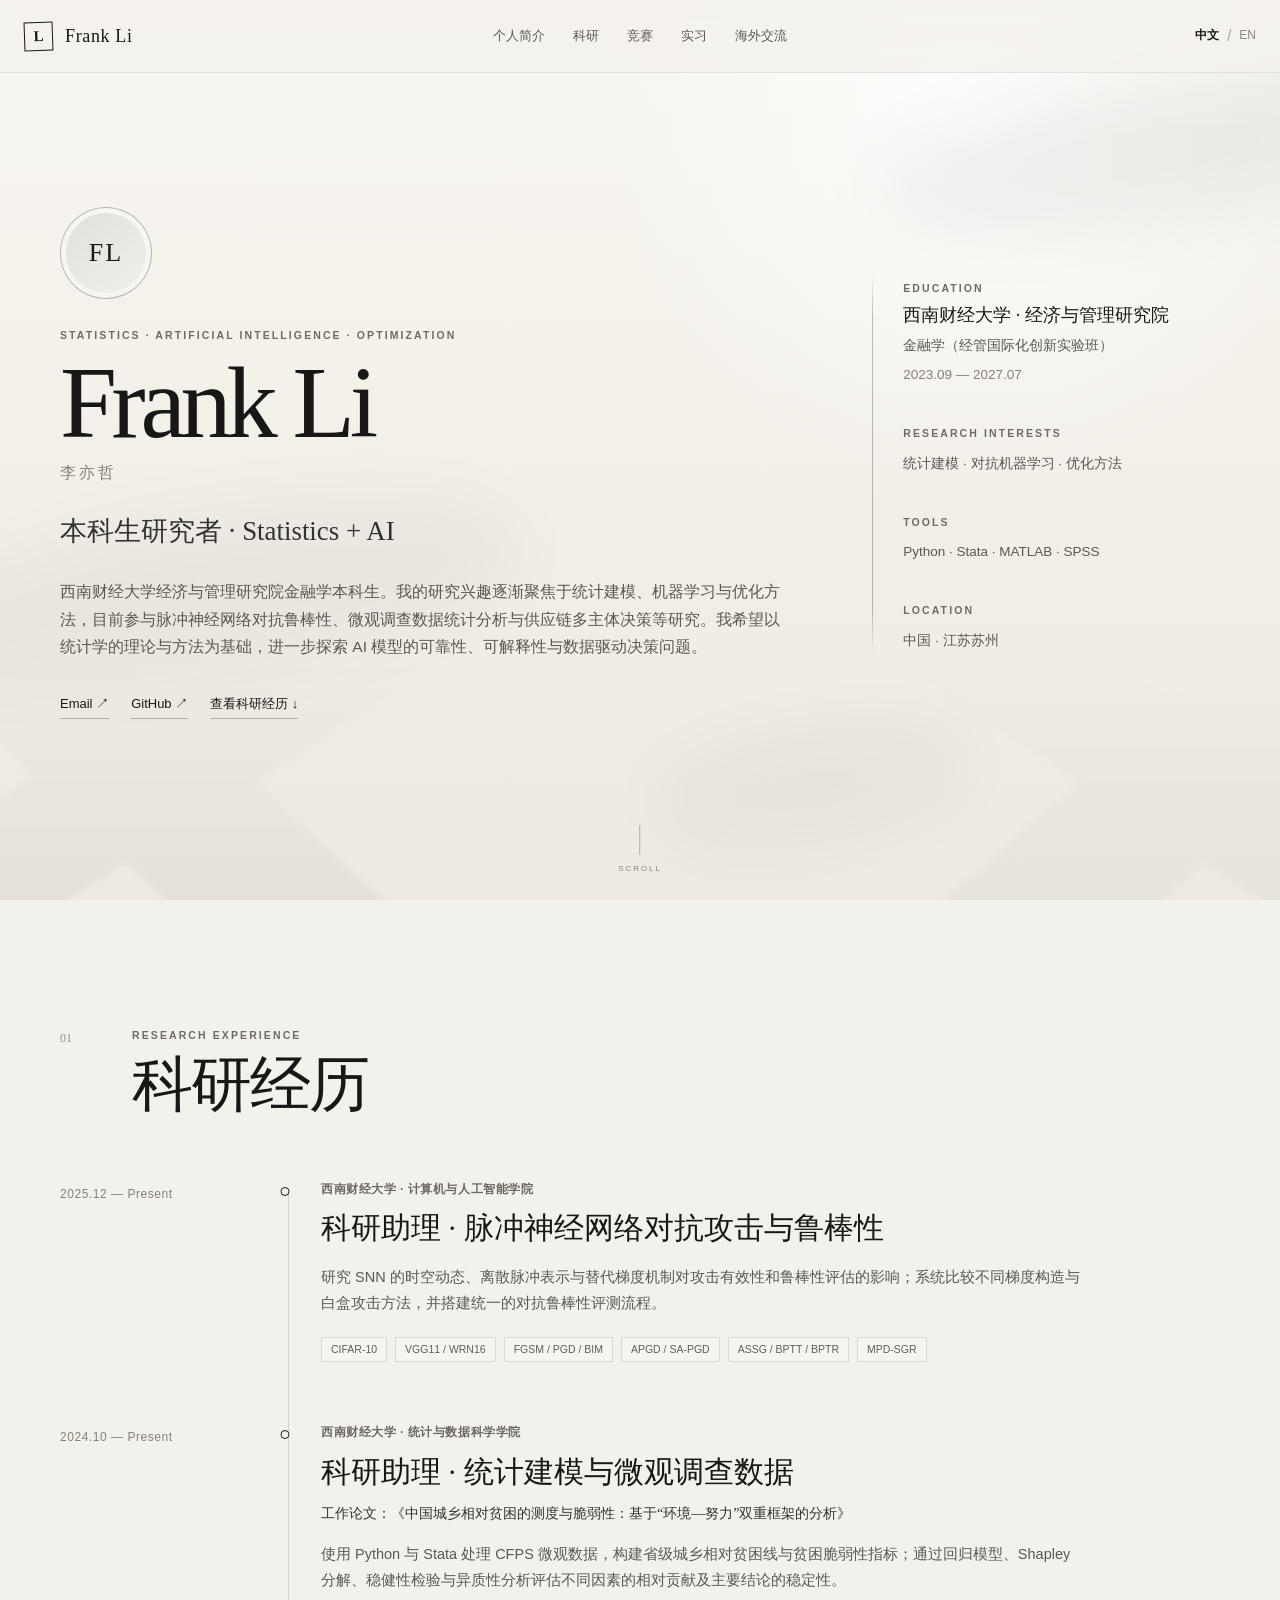
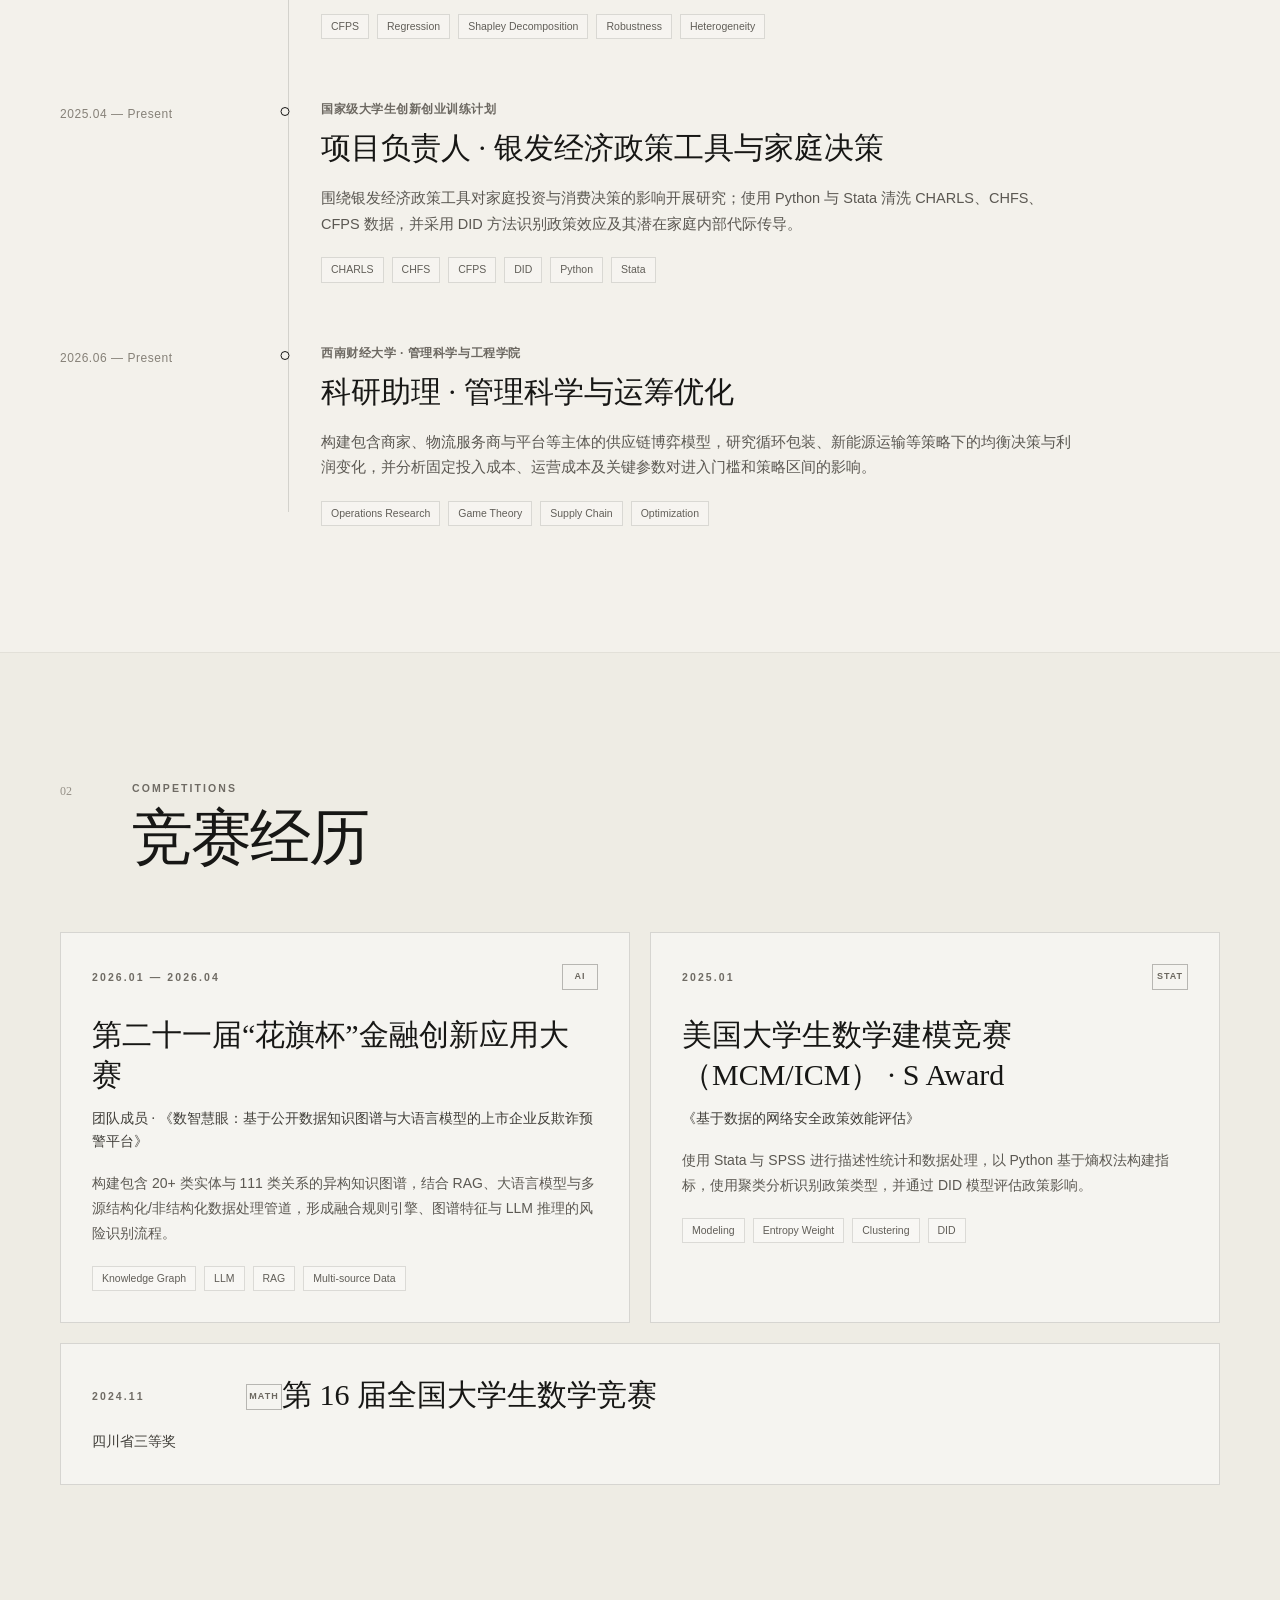
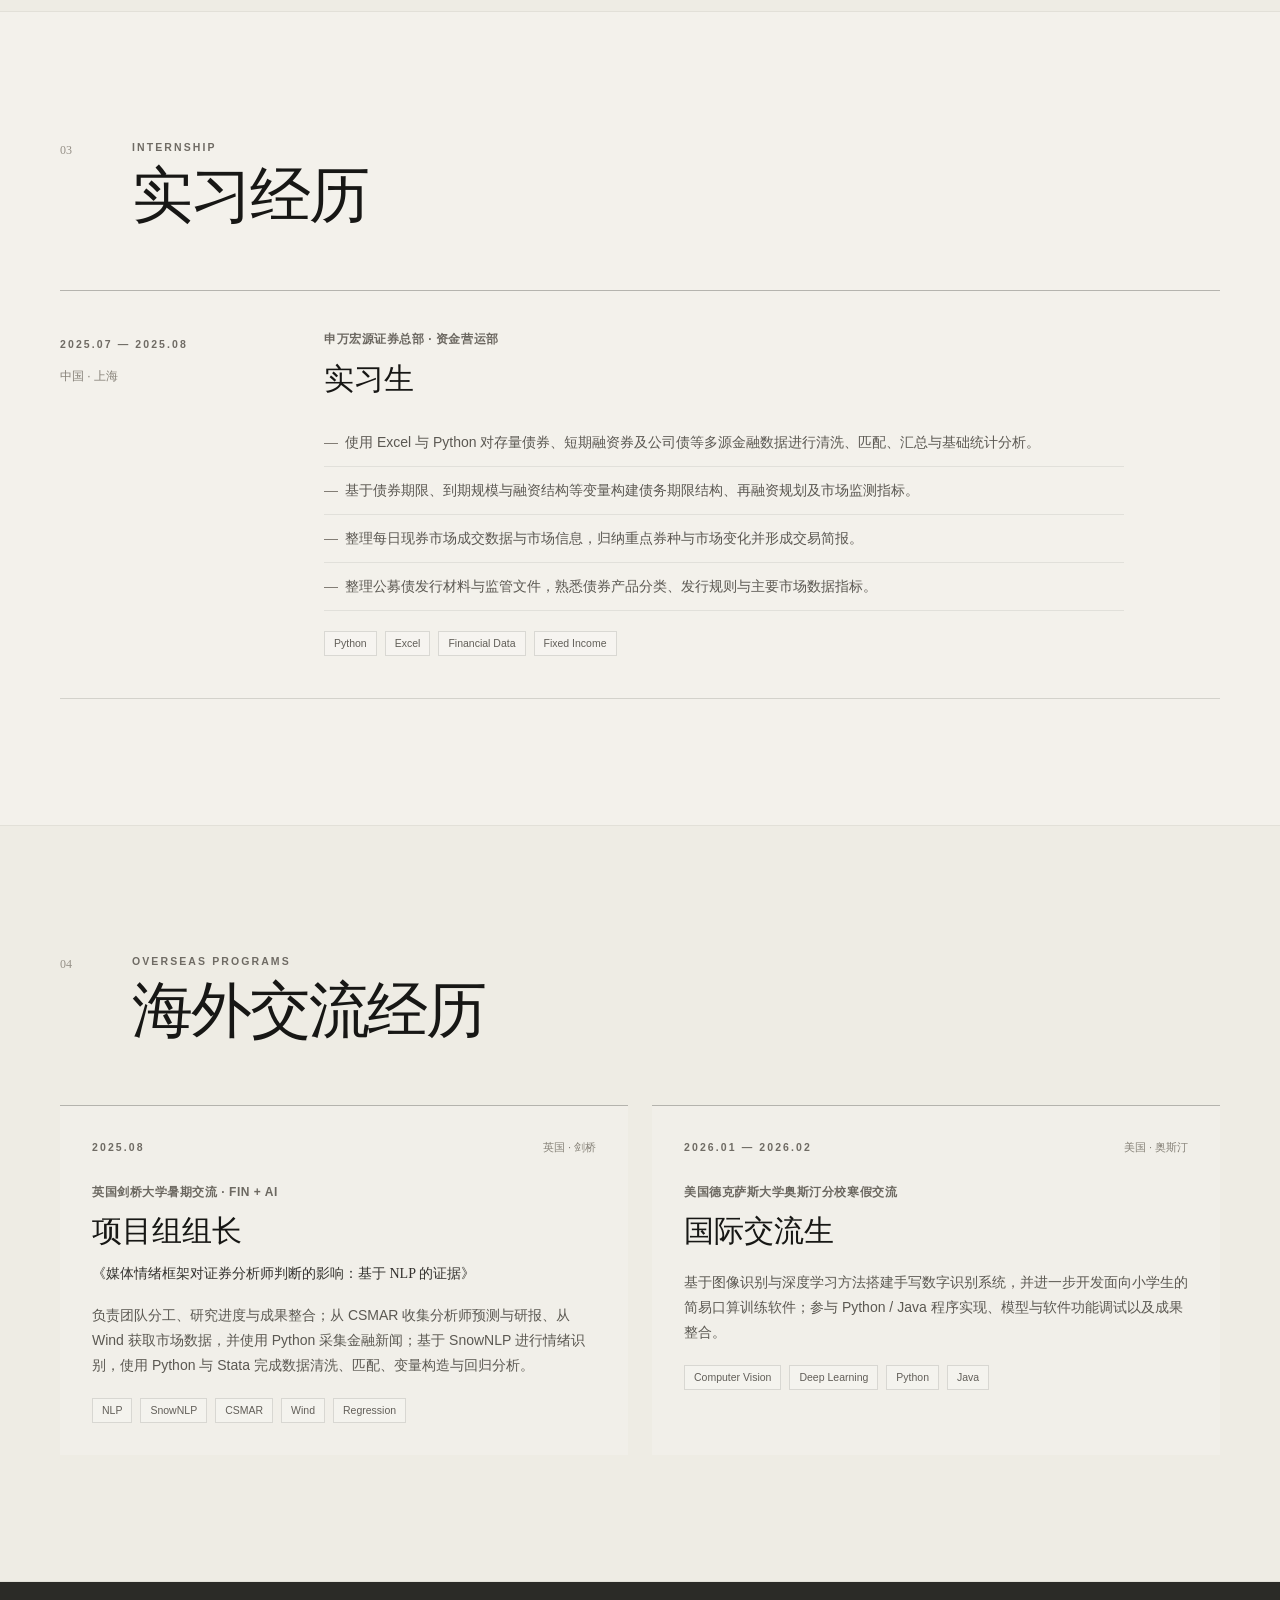
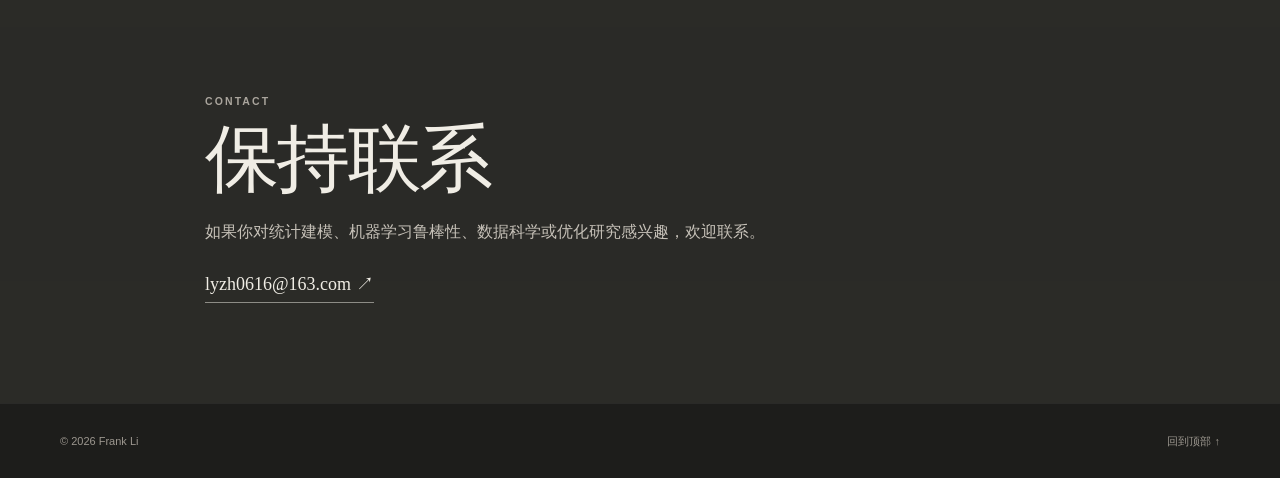
==== index.html @ 6e7e6563 "Initial academic homepage" ====
<!doctype html>
<html lang="zh-CN">
<head>
  <meta charset="UTF-8" />
  <meta name="viewport" content="width=device-width, initial-scale=1.0" />
  <meta name="description" content="Frank Li — academic homepage focused on Statistics, Artificial Intelligence, and quantitative research." />
  <meta name="theme-color" content="#f3f1eb" />
  <title>Frank Li | Statistics + AI</title>
  <link rel="stylesheet" href="./styles.css" />
</head>
<body>
  <!-- Pure-CSS ink-wash background: no generated image is required. -->
  <div class="ink-bg" aria-hidden="true">
    <span class="ink-cloud ink-cloud-1"></span>
    <span class="ink-cloud ink-cloud-2"></span>
    <span class="ink-cloud ink-cloud-3"></span>
    <span class="ink-ridge ink-ridge-1"></span>
    <span class="ink-ridge ink-ridge-2"></span>
  </div>

  <header class="site-header" id="top">
    <div class="nav-wrap">
      <a class="brand" href="#about" aria-label="Frank Li homepage">
        <span class="brand-seal">L</span>
        <span class="brand-name">Frank Li</span>
      </a>

      <nav class="main-nav" aria-label="Primary navigation">
        <a href="#about" data-i18n="nav.about">个人简介</a>
        <a href="#research" data-i18n="nav.research">科研</a>
        <a href="#competitions" data-i18n="nav.competitions">竞赛</a>
        <a href="#internship" data-i18n="nav.internship">实习</a>
        <a href="#overseas" data-i18n="nav.overseas">海外交流</a>
      </nav>

      <div class="nav-actions">
        <button class="lang-btn active" type="button" data-lang="zh">中文</button>
        <span>/</span>
        <button class="lang-btn" type="button" data-lang="en">EN</button>
      </div>

      <button class="menu-btn" type="button" aria-label="Open menu" aria-expanded="false">
        <span></span><span></span><span></span>
      </button>
    </div>
  </header>

  <main>
    <!-- PERSONAL INTRODUCTION: intentionally placed first. -->
    <section class="hero section" id="about">
      <div class="hero-grid page-width">
        <div class="hero-main reveal">
          <div class="avatar-frame" aria-label="Profile photo placeholder">
            <div class="avatar-placeholder">FL</div>
          </div>

          <p class="eyebrow" data-i18n="hero.eyebrow">STATISTICS · ARTIFICIAL INTELLIGENCE · OPTIMIZATION</p>
          <h1>Frank Li</h1>
          <p class="chinese-name">李亦哲</p>
          <p class="hero-role" data-i18n="hero.role">Undergraduate Researcher · Statistics + AI</p>
          <p class="hero-intro" data-i18n="hero.intro">
            西南财经大学经济与管理研究院金融学本科生。我的研究兴趣逐渐聚焦于统计建模、机器学习与优化方法，目前参与脉冲神经网络对抗鲁棒性、微观调查数据统计分析与供应链多主体决策等研究。我希望以统计学的理论与方法为基础，进一步探索 AI 模型的可靠性、可解释性与数据驱动决策问题。
          </p>

          <div class="hero-links">
            <a class="text-link" href="mailto:lyzh0616@163.com">Email ↗</a>
            <a class="text-link" href="https://github.com/your-github" target="_blank" rel="noreferrer">GitHub ↗</a>
            <a class="text-link" href="#research" data-i18n="hero.viewResearch">查看科研经历 ↓</a>
          </div>
        </div>

        <aside class="profile-note reveal delay-1">
          <div class="profile-rule"></div>
          <div class="profile-note-block">
            <span class="micro-label" data-i18n="profile.educationLabel">EDUCATION</span>
            <h2 data-i18n="profile.education">西南财经大学 · 经济与管理研究院</h2>
            <p data-i18n="profile.major">金融学（经管国际化创新实验班）</p>
            <p class="muted">2023.09 — 2027.07</p>
          </div>

          <div class="profile-note-block">
            <span class="micro-label" data-i18n="profile.interestsLabel">RESEARCH INTERESTS</span>
            <p data-i18n="profile.interests">Statistical Modeling · Adversarial Machine Learning · Optimization</p>
          </div>

          <div class="profile-note-block">
            <span class="micro-label" data-i18n="profile.toolsLabel">TOOLS</span>
            <p>Python · Stata · MATLAB · SPSS</p>
          </div>

          <div class="profile-note-block">
            <span class="micro-label" data-i18n="profile.locationLabel">LOCATION</span>
            <p data-i18n="profile.location">Suzhou, Jiangsu, China</p>
          </div>
        </aside>
      </div>

      <div class="scroll-note" aria-hidden="true">
        <span></span><em>SCROLL</em>
      </div>
    </section>

    <!-- RESEARCH -->
    <section class="section page-width" id="research">
      <div class="section-heading reveal">
        <span class="section-index">01</span>
        <div>
          <p class="kicker" data-i18n="research.kicker">RESEARCH EXPERIENCE</p>
          <h2 data-i18n="research.title">科研经历</h2>
        </div>
      </div>

      <div class="timeline">
        <article class="timeline-item reveal">
          <div class="timeline-date">2025.12 — Present</div>
          <div class="timeline-dot"></div>
          <div class="timeline-body">
            <p class="timeline-org" data-i18n="research.ai.org">西南财经大学 · 计算机与人工智能学院</p>
            <h3 data-i18n="research.ai.title">科研助理 · 脉冲神经网络对抗攻击与鲁棒性</h3>
            <p data-i18n="research.ai.body">
              研究 SNN 的时空动态、离散脉冲表示与替代梯度机制对攻击有效性和鲁棒性评估的影响；系统比较不同梯度构造与白盒攻击方法，并搭建统一的对抗鲁棒性评测流程。
            </p>
            <div class="tag-row">
              <span>CIFAR-10</span><span>VGG11 / WRN16</span><span>FGSM / PGD / BIM</span><span>APGD / SA-PGD</span><span>ASSG / BPTT / BPTR</span><span>MPD-SGR</span>
            </div>
          </div>
        </article>

        <article class="timeline-item reveal">
          <div class="timeline-date">2024.10 — Present</div>
          <div class="timeline-dot"></div>
          <div class="timeline-body">
            <p class="timeline-org" data-i18n="research.stat.org">西南财经大学 · 统计与数据科学学院</p>
            <h3 data-i18n="research.stat.title">科研助理 · 统计建模与微观调查数据</h3>
            <p class="paper-title" data-i18n="research.stat.paper">工作论文：《中国城乡相对贫困的测度与脆弱性：基于“环境—努力”双重框架的分析》</p>
            <p data-i18n="research.stat.body">
              使用 Python 与 Stata 处理 CFPS 微观数据，构建省级城乡相对贫困线与贫困脆弱性指标；通过回归模型、Shapley 分解、稳健性检验与异质性分析评估不同因素的相对贡献及主要结论的稳定性。
            </p>
            <div class="tag-row"><span>CFPS</span><span>Regression</span><span>Shapley Decomposition</span><span>Robustness</span><span>Heterogeneity</span></div>
          </div>
        </article>

        <article class="timeline-item reveal">
          <div class="timeline-date">2025.04 — Present</div>
          <div class="timeline-dot"></div>
          <div class="timeline-body">
            <p class="timeline-org" data-i18n="research.innovation.org">国家级大学生创新创业训练计划</p>
            <h3 data-i18n="research.innovation.title">项目负责人 · 银发经济政策工具与家庭决策</h3>
            <p data-i18n="research.innovation.body">
              围绕银发经济政策工具对家庭投资与消费决策的影响开展研究；使用 Python 与 Stata 清洗 CHARLS、CHFS、CFPS 数据，并采用 DID 方法识别政策效应及其潜在家庭内部代际传导。
            </p>
            <div class="tag-row"><span>CHARLS</span><span>CHFS</span><span>CFPS</span><span>DID</span><span>Python</span><span>Stata</span></div>
          </div>
        </article>

        <article class="timeline-item reveal">
          <div class="timeline-date">2026.06 — Present</div>
          <div class="timeline-dot"></div>
          <div class="timeline-body">
            <p class="timeline-org" data-i18n="research.or.org">西南财经大学 · 管理科学与工程学院</p>
            <h3 data-i18n="research.or.title">科研助理 · 管理科学与运筹优化</h3>
            <p data-i18n="research.or.body">
              构建包含商家、物流服务商与平台等主体的供应链博弈模型，研究循环包装、新能源运输等策略下的均衡决策与利润变化，并分析固定投入成本、运营成本及关键参数对进入门槛和策略区间的影响。
            </p>
            <div class="tag-row"><span>Operations Research</span><span>Game Theory</span><span>Supply Chain</span><span>Optimization</span></div>
          </div>
        </article>
      </div>
    </section>

    <!-- COMPETITIONS -->
    <section class="section section-muted" id="competitions">
      <div class="page-width">
        <div class="section-heading reveal">
          <span class="section-index">02</span>
          <div>
            <p class="kicker" data-i18n="competitions.kicker">COMPETITIONS</p>
            <h2 data-i18n="competitions.title">竞赛经历</h2>
          </div>
        </div>

        <div class="card-grid">
          <article class="experience-card reveal">
            <div class="card-topline">
              <span class="micro-label">2026.01 — 2026.04</span>
              <span class="card-marker">AI</span>
            </div>
            <h3 data-i18n="competitions.citi.title">第二十一届“花旗杯”金融创新应用大赛</h3>
            <p class="card-subtitle" data-i18n="competitions.citi.subtitle">团队成员 · 《数智慧眼：基于公开数据知识图谱与大语言模型的上市企业反欺诈预警平台》</p>
            <p data-i18n="competitions.citi.body">
              构建包含 20+ 类实体与 111 类关系的异构知识图谱，结合 RAG、大语言模型与多源结构化/非结构化数据处理管道，形成融合规则引擎、图谱特征与 LLM 推理的风险识别流程。
            </p>
            <div class="tag-row"><span>Knowledge Graph</span><span>LLM</span><span>RAG</span><span>Multi-source Data</span></div>
          </article>

          <article class="experience-card reveal delay-1">
            <div class="card-topline">
              <span class="micro-label">2025.01</span>
              <span class="card-marker">STAT</span>
            </div>
            <h3 data-i18n="competitions.mcm.title">美国大学生数学建模竞赛（MCM/ICM） · S Award</h3>
            <p class="card-subtitle" data-i18n="competitions.mcm.subtitle">《基于数据的网络安全政策效能评估》</p>
            <p data-i18n="competitions.mcm.body">
              使用 Stata 与 SPSS 进行描述性统计和数据处理，以 Python 基于熵权法构建指标，使用聚类分析识别政策类型，并通过 DID 模型评估政策影响。
            </p>
            <div class="tag-row"><span>Modeling</span><span>Entropy Weight</span><span>Clustering</span><span>DID</span></div>
          </article>

          <article class="experience-card compact-card reveal delay-2">
            <div class="card-topline">
              <span class="micro-label">2024.11</span>
              <span class="card-marker">MATH</span>
            </div>
            <h3 data-i18n="competitions.math.title">第 16 届全国大学生数学竞赛</h3>
            <p class="card-subtitle" data-i18n="competitions.math.subtitle">四川省三等奖</p>
          </article>
        </div>
      </div>
    </section>

    <!-- INTERNSHIP -->
    <section class="section page-width" id="internship">
      <div class="section-heading reveal">
        <span class="section-index">03</span>
        <div>
          <p class="kicker" data-i18n="internship.kicker">INTERNSHIP</p>
          <h2 data-i18n="internship.title">实习经历</h2>
        </div>
      </div>

      <article class="feature-experience reveal">
        <div class="feature-meta">
          <span class="micro-label">2025.07 — 2025.08</span>
          <p data-i18n="internship.location">中国 · 上海</p>
        </div>
        <div class="feature-content">
          <p class="timeline-org" data-i18n="internship.org">申万宏源证券总部 · 资金营运部</p>
          <h3 data-i18n="internship.role">实习生</h3>
          <ul class="clean-list">
            <li data-i18n="internship.b1">使用 Excel 与 Python 对存量债券、短期融资券及公司债等多源金融数据进行清洗、匹配、汇总与基础统计分析。</li>
            <li data-i18n="internship.b2">基于债券期限、到期规模与融资结构等变量构建债务期限结构、再融资规划及市场监测指标。</li>
            <li data-i18n="internship.b3">整理每日现券市场成交数据与市场信息，归纳重点券种与市场变化并形成交易简报。</li>
            <li data-i18n="internship.b4">整理公募债发行材料与监管文件，熟悉债券产品分类、发行规则与主要市场数据指标。</li>
          </ul>
          <div class="tag-row"><span>Python</span><span>Excel</span><span>Financial Data</span><span>Fixed Income</span></div>
        </div>
      </article>
    </section>

    <!-- OVERSEAS -->
    <section class="section section-muted" id="overseas">
      <div class="page-width">
        <div class="section-heading reveal">
          <span class="section-index">04</span>
          <div>
            <p class="kicker" data-i18n="overseas.kicker">OVERSEAS PROGRAMS</p>
            <h2 data-i18n="overseas.title">海外交流经历</h2>
          </div>
        </div>

        <div class="overseas-grid">
          <article class="overseas-card reveal">
            <div class="overseas-head">
              <span class="micro-label">2025.08</span>
              <span class="place" data-i18n="overseas.cambridge.place">Cambridge, UK</span>
            </div>
            <p class="timeline-org" data-i18n="overseas.cambridge.org">英国剑桥大学暑期交流 · FIN + AI</p>
            <h3 data-i18n="overseas.cambridge.role">项目组组长</h3>
            <p class="paper-title" data-i18n="overseas.cambridge.topic">《媒体情绪框架对证券分析师判断的影响：基于 NLP 的证据》</p>
            <p data-i18n="overseas.cambridge.body">
              负责团队分工、研究进度与成果整合；从 CSMAR 收集分析师预测与研报、从 Wind 获取市场数据，并使用 Python 采集金融新闻；基于 SnowNLP 进行情绪识别，使用 Python 与 Stata 完成数据清洗、匹配、变量构造与回归分析。
            </p>
            <div class="tag-row"><span>NLP</span><span>SnowNLP</span><span>CSMAR</span><span>Wind</span><span>Regression</span></div>
          </article>

          <article class="overseas-card reveal delay-1">
            <div class="overseas-head">
              <span class="micro-label">2026.01 — 2026.02</span>
              <span class="place" data-i18n="overseas.utaustin.place">Austin, USA</span>
            </div>
            <p class="timeline-org" data-i18n="overseas.utaustin.org">美国德克萨斯大学奥斯汀分校寒假交流</p>
            <h3 data-i18n="overseas.utaustin.role">国际交流生</h3>
            <p data-i18n="overseas.utaustin.body">
              基于图像识别与深度学习方法搭建手写数字识别系统，并进一步开发面向小学生的简易口算训练软件；参与 Python / Java 程序实现、模型与软件功能调试以及成果整合。
            </p>
            <div class="tag-row"><span>Computer Vision</span><span>Deep Learning</span><span>Python</span><span>Java</span></div>
          </article>
        </div>
      </div>
    </section>

    <section class="contact-section" id="contact">
      <div class="page-width contact-wrap reveal">
        <p class="kicker" data-i18n="contact.kicker">CONTACT</p>
        <h2 data-i18n="contact.title">保持联系</h2>
        <p data-i18n="contact.body">如果你对统计建模、机器学习鲁棒性、数据科学或优化研究感兴趣，欢迎联系。</p>
        <a class="contact-mail" href="mailto:lyzh0616@163.com">lyzh0616@163.com ↗</a>
      </div>
    </section>
  </main>

  <footer class="site-footer">
    <div class="page-width footer-inner">
      <p>© <span id="year"></span> Frank Li</p>
      <a href="#top" data-i18n="footer.back">回到顶部 ↑</a>
    </div>
  </footer>

  <script src="./script.js"></script>
</body>
</html>
---- styles.css ----
:root {
  --paper: #f3f1eb;
  --paper-deep: #e9e5dc;
  --paper-card: rgba(255, 255, 255, 0.44);
  --ink: #171715;
  --ink-soft: #5b5852;
  --ink-faint: #868178;
  --line: rgba(23, 23, 21, 0.14);
  --line-strong: rgba(23, 23, 21, 0.28);
  --accent: #2b3b32;
  --max-width: 1160px;
  --serif: "Songti SC", "STSong", "Noto Serif CJK SC", "Source Han Serif SC", Georgia, serif;
  --sans: Inter, ui-sans-serif, -apple-system, BlinkMacSystemFont, "Segoe UI", "PingFang SC", "Microsoft YaHei", sans-serif;
}

* { box-sizing: border-box; }
html { scroll-behavior: smooth; }
body {
  margin: 0;
  color: var(--ink);
  background: var(--paper);
  font-family: var(--sans);
  line-height: 1.78;
  overflow-x: hidden;
}

a { color: inherit; text-decoration: none; }
button { font: inherit; }

::selection { background: rgba(23, 23, 21, 0.13); }

.page-width {
  width: min(calc(100% - 48px), var(--max-width));
  margin-inline: auto;
}

/* --------------------------------------------------------------------------
   Subtle black-and-white Chinese ink atmosphere. It stays deliberately faint
   so the site reads as an academic homepage first, rather than a themed site.
   -------------------------------------------------------------------------- */
.ink-bg {
  position: fixed;
  inset: 0;
  z-index: -3;
  overflow: hidden;
  pointer-events: none;
  background:
    radial-gradient(circle at 76% 14%, rgba(255,255,255,.84), transparent 29%),
    linear-gradient(180deg, #f8f6f0 0%, #f2efe8 56%, #eeeae1 100%);
}

.ink-cloud {
  position: absolute;
  border-radius: 50%;
  background: #111;
  filter: blur(38px);
  transform: rotate(-9deg);
  opacity: .055;
}
.ink-cloud-1 { width: 520px; height: 130px; right: -110px; top: 10vh; }
.ink-cloud-2 { width: 620px; height: 155px; left: -90px; top: 57vh; opacity: .035; }
.ink-cloud-3 { width: 320px; height: 90px; right: 24%; bottom: 8vh; opacity: .045; }

.ink-ridge {
  position: absolute;
  bottom: -14vh;
  width: 73vw;
  height: 46vh;
  opacity: .055;
  background:
    linear-gradient(145deg, transparent 0 36%, #101010 37% 51%, transparent 52%),
    linear-gradient(39deg, transparent 0 43%, #101010 44% 58%, transparent 59%);
  mask-image: linear-gradient(to top, black 0%, rgba(0,0,0,.7) 34%, transparent 92%);
  -webkit-mask-image: linear-gradient(to top, black 0%, rgba(0,0,0,.7) 34%, transparent 92%);
}
.ink-ridge-1 { left: -23vw; transform: skewX(-9deg); }
.ink-ridge-2 { right: -27vw; transform: scaleX(-1) skewX(-7deg); opacity: .035; }

.site-header {
  position: fixed;
  inset: 0 0 auto;
  z-index: 30;
  border-bottom: 1px solid rgba(23,23,21,.075);
  background: rgba(243, 241, 235, 0.76);
  backdrop-filter: blur(17px);
  -webkit-backdrop-filter: blur(17px);
}

.nav-wrap {
  width: min(calc(100% - 48px), 1320px);
  height: 72px;
  margin-inline: auto;
  display: grid;
  grid-template-columns: 1fr auto 1fr;
  align-items: center;
  gap: 28px;
}

.brand {
  display: inline-flex;
  width: fit-content;
  align-items: center;
  gap: 12px;
}

.brand-seal {
  width: 29px;
  height: 29px;
  display: grid;
  place-items: center;
  border: 1px solid var(--ink);
  font: 700 15px/1 var(--serif);
  transform: rotate(-2deg);
}

.brand-name {
  font: 500 18px/1 var(--serif);
  letter-spacing: .035em;
}

.main-nav {
  display: flex;
  align-items: center;
  gap: 28px;
}

.main-nav a {
  position: relative;
  padding: 4px 0;
  color: var(--ink-soft);
  font-size: 13px;
  white-space: nowrap;
  transition: color .22s ease;
}

.main-nav a::after {
  content: "";
  position: absolute;
  left: 0;
  right: 100%;
  bottom: -5px;
  height: 1px;
  background: var(--ink);
  transition: right .22s ease;
}

.main-nav a:hover { color: var(--ink); }
.main-nav a:hover::after { right: 0; }

.nav-actions {
  justify-self: end;
  display: flex;
  align-items: center;
  gap: 8px;
  color: #aca79e;
}

.lang-btn {
  border: 0;
  padding: 3px 0;
  background: transparent;
  color: #8e8980;
  cursor: pointer;
  font-size: 12px;
}
.lang-btn.active { color: var(--ink); font-weight: 700; }

.menu-btn {
  display: none;
  border: 0;
  padding: 8px;
  background: transparent;
  cursor: pointer;
  justify-self: end;
}
.menu-btn span {
  display: block;
  width: 23px;
  height: 1px;
  margin: 5px 0;
  background: var(--ink);
}

.section { position: relative; padding: 126px 0; }
.section-muted {
  background: rgba(232, 228, 218, .38);
  border-block: 1px solid rgba(23,23,21,.055);
}

/* Hero / profile */
.hero {
  min-height: 100svh;
  display: grid;
  align-items: center;
  padding-top: 116px;
  padding-bottom: 90px;
}

.hero-grid {
  display: grid;
  grid-template-columns: minmax(0, 1.35fr) minmax(290px, .65fr);
  align-items: center;
  gap: 90px;
}

.hero-main { max-width: 760px; }

.avatar-frame {
  width: 92px;
  height: 92px;
  margin-bottom: 27px;
  padding: 5px;
  border: 1px solid var(--line-strong);
  border-radius: 50%;
  background: rgba(255,255,255,.25);
}
.avatar-placeholder {
  width: 100%;
  height: 100%;
  display: grid;
  place-items: center;
  border-radius: 50%;
  background: linear-gradient(145deg, rgba(20,20,20,.10), rgba(20,20,20,.02));
  font: 500 26px/1 var(--serif);
  letter-spacing: .08em;
}
.avatar-frame img {
  width: 100%;
  height: 100%;
  display: block;
  object-fit: cover;
  border-radius: 50%;
  filter: grayscale(100%);
}

.eyebrow, .kicker, .micro-label {
  margin: 0 0 11px;
  color: #6f6b64;
  font-size: 10.5px;
  font-weight: 700;
  letter-spacing: .20em;
  text-transform: uppercase;
}

.hero h1 {
  margin: 0;
  font: 500 clamp(62px, 8vw, 108px)/.92 var(--serif);
  letter-spacing: -.052em;
}

.chinese-name {
  margin: 12px 0 0;
  color: var(--ink-faint);
  font: 400 16px/1.4 var(--serif);
  letter-spacing: .18em;
}

.hero-role {
  margin: 28px 0 0;
  color: #34322e;
  font: 500 clamp(18px, 2.1vw, 27px)/1.45 var(--serif);
}

.hero-intro {
  max-width: 720px;
  margin: 27px 0 0;
  color: var(--ink-soft);
  font-size: 15.5px;
}

.hero-links {
  display: flex;
  flex-wrap: wrap;
  gap: 22px;
  margin-top: 31px;
}

.text-link {
  padding-bottom: 3px;
  border-bottom: 1px solid var(--line-strong);
  font-size: 13px;
}

.profile-note {
  position: relative;
  padding-left: 31px;
}
.profile-rule {
  position: absolute;
  inset: 0 auto 0 0;
  width: 1px;
  background: linear-gradient(to bottom, transparent, var(--line-strong) 12%, var(--line-strong) 88%, transparent);
}
.profile-note-block { margin: 0 0 31px; }
.profile-note-block:last-child { margin-bottom: 0; }
.profile-note h2 {
  margin: 0;
  font: 500 18px/1.55 var(--serif);
}
.profile-note p { margin: 5px 0 0; color: var(--ink-soft); font-size: 13.5px; }
.muted { color: var(--ink-faint) !important; }

.scroll-note {
  position: absolute;
  left: 50%;
  bottom: 24px;
  display: flex;
  flex-direction: column;
  align-items: center;
  gap: 7px;
  transform: translateX(-50%);
  color: #8b867e;
}
.scroll-note span { width: 1px; height: 30px; background: var(--line-strong); }
.scroll-note em { font-style: normal; font-size: 8px; letter-spacing: .24em; }

/* Section headings */
.section-heading {
  display: grid;
  grid-template-columns: 52px 1fr;
  align-items: start;
  gap: 20px;
  margin-bottom: 62px;
}
.section-index {
  padding-top: 6px;
  color: #969188;
  font: 500 12px/1 var(--serif);
}
.section-heading .kicker { margin-bottom: 8px; }
.section-heading h2 {
  margin: 0;
  font: 500 clamp(34px, 4.8vw, 62px)/1.04 var(--serif);
  letter-spacing: -.035em;
}

/* Research timeline */
.timeline { position: relative; }
.timeline::before {
  content: "";
  position: absolute;
  left: 228px;
  top: 12px;
  bottom: 14px;
  width: 1px;
  background: var(--line);
}

.timeline-item {
  display: grid;
  grid-template-columns: 195px 66px 1fr;
  min-height: 170px;
  padding-bottom: 60px;
}
.timeline-item:last-child { padding-bottom: 0; }
.timeline-date {
  padding-top: 5px;
  color: var(--ink-faint);
  font-size: 12px;
  letter-spacing: .045em;
}
.timeline-dot {
  position: relative;
}
.timeline-dot::before {
  content: "";
  position: absolute;
  left: 30px;
  top: 8px;
  width: 7px;
  height: 7px;
  border: 1px solid var(--ink);
  border-radius: 50%;
  background: var(--paper);
  transform: translateX(-50%);
}
.timeline-body { max-width: 760px; }
.timeline-org {
  margin: 0 0 8px;
  color: #6c6861;
  font-size: 12px;
  font-weight: 700;
  letter-spacing: .045em;
  text-transform: uppercase;
}
.timeline-body h3,
.feature-content h3,
.overseas-card h3,
.experience-card h3 {
  margin: 0;
  font: 500 clamp(21px, 2.4vw, 30px)/1.35 var(--serif);
}
.timeline-body > p:not(.timeline-org):not(.paper-title) {
  margin: 17px 0 0;
  color: var(--ink-soft);
  font-size: 14.5px;
}
.paper-title {
  margin: 10px 0 0;
  color: #34322f;
  font: 500 14px/1.65 var(--serif);
}

.tag-row {
  display: flex;
  flex-wrap: wrap;
  gap: 8px;
  margin-top: 20px;
}
.tag-row span {
  padding: 4px 9px;
  border: 1px solid rgba(23,23,21,.13);
  background: rgba(255,255,255,.25);
  color: #615e58;
  font-size: 10.5px;
  line-height: 1.45;
}

/* Cards */
.card-grid {
  display: grid;
  grid-template-columns: repeat(12, 1fr);
  gap: 20px;
}
.experience-card {
  grid-column: span 6;
  min-height: 335px;
  padding: 31px;
  border: 1px solid var(--line);
  background: var(--paper-card);
}
.experience-card.compact-card {
  grid-column: span 12;
  min-height: 0;
  display: grid;
  grid-template-columns: 190px 1fr;
  align-items: center;
}
.experience-card.compact-card .card-topline { margin-bottom: 0; }
.experience-card.compact-card h3 { margin-bottom: 3px; }

.card-topline,
.overseas-head {
  display: flex;
  align-items: center;
  justify-content: space-between;
  gap: 16px;
  margin-bottom: 25px;
}
.card-topline .micro-label,
.overseas-head .micro-label { margin: 0; }
.card-marker {
  display: grid;
  place-items: center;
  min-width: 36px;
  height: 26px;
  border: 1px solid var(--line-strong);
  color: #6b675f;
  font: 600 9px/1 var(--sans);
  letter-spacing: .11em;
}
.card-subtitle {
  margin: 11px 0 0;
  color: #3f3d38;
  font: 500 14px/1.65 var(--serif);
}
.experience-card > p:not(.card-subtitle) {
  margin: 18px 0 0;
  color: var(--ink-soft);
  font-size: 14px;
}

/* Internship */
.feature-experience {
  display: grid;
  grid-template-columns: 220px 1fr;
  gap: 44px;
  padding: 38px 0 42px;
  border-top: 1px solid var(--line-strong);
  border-bottom: 1px solid var(--line);
}
.feature-meta p {
  margin: 8px 0 0;
  color: var(--ink-faint);
  font-size: 12px;
}
.feature-content { max-width: 800px; }
.clean-list {
  margin: 20px 0 0;
  padding: 0;
  list-style: none;
}
.clean-list li {
  position: relative;
  padding: 11px 0 11px 21px;
  border-bottom: 1px solid rgba(23,23,21,.075);
  color: var(--ink-soft);
  font-size: 14px;
}
.clean-list li::before {
  content: "—";
  position: absolute;
  left: 0;
  color: #817c74;
}

/* Overseas */
.overseas-grid {
  display: grid;
  grid-template-columns: repeat(2, minmax(0, 1fr));
  gap: 24px;
}
.overseas-card {
  padding: 32px;
  border-top: 1px solid var(--line-strong);
  background: rgba(255,255,255,.18);
}
.place { color: var(--ink-faint); font-size: 11px; }
.overseas-card > p:not(.timeline-org):not(.paper-title) {
  margin: 18px 0 0;
  color: var(--ink-soft);
  font-size: 14px;
}

/* Contact / footer */
.contact-section {
  padding: 110px 0 100px;
  background: rgba(30, 30, 27, .94);
  color: #f0ede5;
}
.contact-wrap { max-width: 870px; }
.contact-wrap .kicker { color: #aaa59d; }
.contact-wrap h2 {
  margin: 0;
  font: 500 clamp(40px, 6vw, 74px)/1 var(--serif);
  letter-spacing: -.035em;
}
.contact-wrap p:not(.kicker) {
  max-width: 650px;
  margin: 22px 0 0;
  color: #c6c1b8;
}
.contact-mail {
  display: inline-block;
  margin-top: 26px;
  padding-bottom: 5px;
  border-bottom: 1px solid rgba(240,237,229,.5);
  font: 500 18px/1.4 var(--serif);
}
.site-footer {
  background: #1d1d1b;
  color: #9c978f;
  border-top: 1px solid rgba(255,255,255,.06);
}
.footer-inner {
  min-height: 74px;
  display: flex;
  align-items: center;
  justify-content: space-between;
  gap: 20px;
  font-size: 11px;
}
.footer-inner p { margin: 0; }

/* Reveal animation */
.reveal {
  opacity: 0;
  transform: translateY(18px);
  transition: opacity .72s ease, transform .72s ease;
}
.reveal.visible { opacity: 1; transform: translateY(0); }
.delay-1 { transition-delay: .10s; }
.delay-2 { transition-delay: .20s; }

@media (prefers-reduced-motion: reduce) {
  html { scroll-behavior: auto; }
  .reveal { opacity: 1; transform: none; transition: none; }
}

/* Tablet */
@media (max-width: 980px) {
  .nav-wrap { grid-template-columns: 1fr auto auto; }
  .main-nav {
    position: fixed;
    left: 24px;
    right: 24px;
    top: 82px;
    display: none;
    flex-direction: column;
    align-items: stretch;
    gap: 0;
    padding: 10px 22px;
    border: 1px solid var(--line);
    background: rgba(245,243,237,.98);
    box-shadow: 0 16px 35px rgba(0,0,0,.06);
  }
  .main-nav.open { display: flex; }
  .main-nav a { padding: 13px 0; border-bottom: 1px solid rgba(23,23,21,.07); }
  .main-nav a:last-child { border-bottom: 0; }
  .main-nav a::after { display: none; }
  .menu-btn { display: block; }

  .hero-grid { grid-template-columns: 1fr; gap: 55px; }
  .profile-note { max-width: 720px; }
  .hero { min-height: auto; padding-top: 150px; }

  .timeline::before { left: 16px; }
  .timeline-item { grid-template-columns: 34px 1fr; gap: 0; }
  .timeline-date {
    grid-column: 2;
    grid-row: 1;
    padding-top: 0;
    margin-bottom: 8px;
  }
  .timeline-dot { grid-column: 1; grid-row: 1 / span 2; }
  .timeline-dot::before { left: 16px; top: 5px; background: var(--paper); }
  .timeline-body { grid-column: 2; grid-row: 2; }

  .experience-card { grid-column: span 12; min-height: 0; }
  .feature-experience { grid-template-columns: 1fr; gap: 15px; }
  .overseas-grid { grid-template-columns: 1fr; }
}

/* Mobile */
@media (max-width: 640px) {
  .page-width { width: min(calc(100% - 32px), var(--max-width)); }
  .nav-wrap { width: calc(100% - 32px); height: 66px; gap: 13px; }
  .brand-name { display: none; }
  .nav-actions { font-size: 11px; }
  .lang-btn { font-size: 11px; }

  .section { padding: 92px 0; }
  .hero { padding-top: 122px; padding-bottom: 74px; }
  .hero h1 { font-size: clamp(58px, 18vw, 84px); }
  .hero-role { margin-top: 23px; }
  .hero-intro { font-size: 14.5px; }
  .hero-grid { gap: 47px; }
  .profile-note { padding-left: 23px; }
  .scroll-note { display: none; }

  .section-heading { grid-template-columns: 40px 1fr; gap: 12px; margin-bottom: 46px; }
  .section-heading h2 { font-size: 38px; }

  .timeline-item { padding-bottom: 50px; }
  .timeline-body h3,
  .feature-content h3,
  .overseas-card h3,
  .experience-card h3 { font-size: 23px; }

  .experience-card,
  .overseas-card { padding: 24px; }
  .experience-card.compact-card { display: block; }
  .experience-card.compact-card .card-topline { margin-bottom: 22px; }

  .feature-experience { padding-top: 29px; }
  .clean-list li { padding-right: 2px; font-size: 13.5px; }

  .contact-section { padding: 86px 0 78px; }
  .contact-mail { font-size: 16px; word-break: break-all; }
  .footer-inner { min-height: 66px; }
}
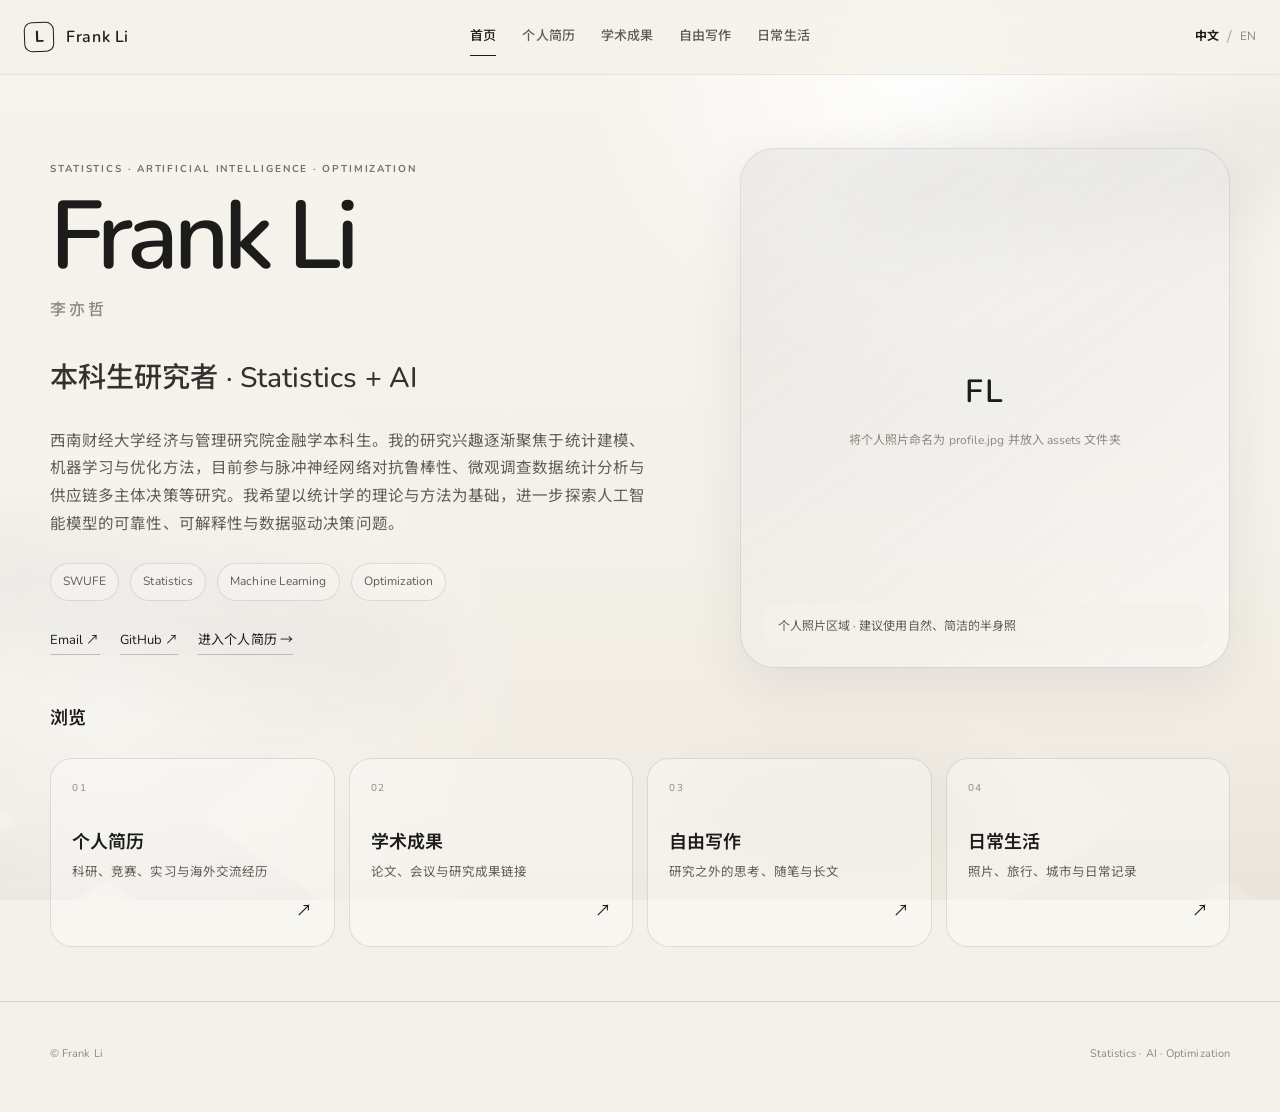
==== commit 26808f77: "Upgrade homepage to multi-page bilingual layout" ====
--- a/index.html
+++ b/index.html
@@ -1,311 +1,83 @@
 <!doctype html>
-<html lang="zh-CN">
+<html lang="zh-CN" data-lang="zh">
 <head>
   <meta charset="UTF-8" />
   <meta name="viewport" content="width=device-width, initial-scale=1.0" />
-  <meta name="description" content="Frank Li — academic homepage focused on Statistics, Artificial Intelligence, and quantitative research." />
-  <meta name="theme-color" content="#f3f1eb" />
-  <title>Frank Li | Statistics + AI</title>
+  <meta name="description" content="Frank Li — personal academic homepage focused on Statistics, Artificial Intelligence, and Optimization." />
+  <meta name="theme-color" content="#f4f1ea" />
+  <title>Frank Li | Homepage</title>
   <link rel="stylesheet" href="./styles.css" />
 </head>
 <body>
-  <!-- Pure-CSS ink-wash background: no generated image is required. -->
   <div class="ink-bg" aria-hidden="true">
-    <span class="ink-cloud ink-cloud-1"></span>
-    <span class="ink-cloud ink-cloud-2"></span>
-    <span class="ink-cloud ink-cloud-3"></span>
-    <span class="ink-ridge ink-ridge-1"></span>
-    <span class="ink-ridge ink-ridge-2"></span>
+    <span class="ink-cloud one"></span><span class="ink-cloud two"></span><span class="ink-cloud three"></span>
+    <span class="ink-mountain left"></span><span class="ink-mountain right"></span>
   </div>
 
-  <header class="site-header" id="top">
+  <header class="site-header">
     <div class="nav-wrap">
-      <a class="brand" href="#about" aria-label="Frank Li homepage">
-        <span class="brand-seal">L</span>
-        <span class="brand-name">Frank Li</span>
-      </a>
-
+      <a class="brand" href="./index.html" aria-label="Frank Li homepage"><span class="brand-seal">L</span><span class="brand-name">Frank Li</span></a>
       <nav class="main-nav" aria-label="Primary navigation">
-        <a href="#about" data-i18n="nav.about">个人简介</a>
-        <a href="#research" data-i18n="nav.research">科研</a>
-        <a href="#competitions" data-i18n="nav.competitions">竞赛</a>
-        <a href="#internship" data-i18n="nav.internship">实习</a>
-        <a href="#overseas" data-i18n="nav.overseas">海外交流</a>
+        <a href="./index.html" aria-current="page"><span class="i18n-zh">首页</span><span class="i18n-en">Home</span></a>
+        <a href="./cv.html"><span class="i18n-zh">个人简历</span><span class="i18n-en">CV</span></a>
+        <a href="./publications.html"><span class="i18n-zh">学术成果</span><span class="i18n-en">Academic Work</span></a>
+        <a href="./writing.html"><span class="i18n-zh">自由写作</span><span class="i18n-en">Writing</span></a>
+        <a href="./life.html"><span class="i18n-zh">日常生活</span><span class="i18n-en">Life</span></a>
+        <div class="mobile-languages"><button class="lang-btn" data-lang="zh">中文</button><button class="lang-btn" data-lang="en">EN</button></div>
       </nav>
-
-      <div class="nav-actions">
-        <button class="lang-btn active" type="button" data-lang="zh">中文</button>
-        <span>/</span>
-        <button class="lang-btn" type="button" data-lang="en">EN</button>
-      </div>
-
-      <button class="menu-btn" type="button" aria-label="Open menu" aria-expanded="false">
-        <span></span><span></span><span></span>
-      </button>
+      <div class="nav-actions"><button class="lang-btn" data-lang="zh">中文</button><span>/</span><button class="lang-btn" data-lang="en">EN</button></div>
+      <button class="menu-btn" type="button" aria-label="Open menu" aria-expanded="false"><span></span><span></span><span></span></button>
     </div>
   </header>
 
   <main>
-    <!-- PERSONAL INTRODUCTION: intentionally placed first. -->
-    <section class="hero section" id="about">
-      <div class="hero-grid page-width">
-        <div class="hero-main reveal">
-          <div class="avatar-frame" aria-label="Profile photo placeholder">
-            <div class="avatar-placeholder">FL</div>
+    <section class="home-hero">
+      <div class="page-width">
+        <div class="home-grid">
+          <div class="home-copy reveal">
+            <p class="eyebrow">STATISTICS · ARTIFICIAL INTELLIGENCE · OPTIMIZATION</p>
+            <h1 class="home-title">Frank Li</h1>
+            <p class="home-cn-name">李亦哲</p>
+            <p class="home-role"><span class="i18n-zh">本科生研究者 · Statistics + AI</span><span class="i18n-en">Undergraduate Researcher · Statistics + AI</span></p>
+            <p class="home-intro">
+              <span class="i18n-zh">西南财经大学经济与管理研究院金融学本科生。我的研究兴趣逐渐聚焦于统计建模、机器学习与优化方法，目前参与脉冲神经网络对抗鲁棒性、微观调查数据统计分析与供应链多主体决策等研究。我希望以统计学的理论与方法为基础，进一步探索人工智能模型的可靠性、可解释性与数据驱动决策问题。</span>
+              <span class="i18n-en">I am an undergraduate student in Finance at the Research Institute of Economics and Management, Southwestern University of Finance and Economics. My research interests have increasingly centered on statistical modeling, machine learning, and optimization. I am currently involved in research on adversarial robustness of spiking neural networks, statistical analysis of micro-survey data, and multi-agent decision making in supply chains. I hope to build on statistical theory and methodology to further explore the reliability and interpretability of AI models and data-driven decision making.</span>
+            </p>
+            <div class="quick-meta">
+              <span>SWUFE</span><span>Statistics</span><span>Machine Learning</span><span>Optimization</span>
+            </div>
+            <div class="contact-row">
+              <a class="text-link" href="mailto:lyzh0616@163.com">Email ↗</a>
+              <a class="text-link" href="https://github.com/The-Owl-of-Minerva" target="_blank" rel="noreferrer">GitHub ↗</a>
+              <a class="text-link" href="./cv.html"><span class="i18n-zh">进入个人简历 →</span><span class="i18n-en">View CV →</span></a>
+            </div>
           </div>
 
-          <p class="eyebrow" data-i18n="hero.eyebrow">STATISTICS · ARTIFICIAL INTELLIGENCE · OPTIMIZATION</p>
-          <h1>Frank Li</h1>
-          <p class="chinese-name">李亦哲</p>
-          <p class="hero-role" data-i18n="hero.role">Undergraduate Researcher · Statistics + AI</p>
-          <p class="hero-intro" data-i18n="hero.intro">
-            西南财经大学经济与管理研究院金融学本科生。我的研究兴趣逐渐聚焦于统计建模、机器学习与优化方法，目前参与脉冲神经网络对抗鲁棒性、微观调查数据统计分析与供应链多主体决策等研究。我希望以统计学的理论与方法为基础，进一步探索 AI 模型的可靠性、可解释性与数据驱动决策问题。
-          </p>
-
-          <div class="hero-links">
-            <a class="text-link" href="mailto:lyzh0616@163.com">Email ↗</a>
-            <a class="text-link" href="https://github.com/your-github" target="_blank" rel="noreferrer">GitHub ↗</a>
-            <a class="text-link" href="#research" data-i18n="hero.viewResearch">查看科研经历 ↓</a>
+          <div class="photo-panel reveal">
+            <div class="photo-frame">
+              <img src="./assets/profile.jpg" alt="Frank Li portrait" data-fallback="profile-fallback" />
+              <div class="photo-fallback" id="profile-fallback">
+                <div><strong>FL</strong><span class="i18n-zh">将个人照片命名为 profile.jpg 并放入 assets 文件夹</span><span class="i18n-en">Place your portrait at assets/profile.jpg</span></div>
+              </div>
+              <div class="photo-caption"><span class="i18n-zh">个人照片区域 · 建议使用自然、简洁的半身照</span><span class="i18n-en">Portrait area · a simple, natural half-body photograph works best</span></div>
+            </div>
           </div>
         </div>
 
-        <aside class="profile-note reveal delay-1">
-          <div class="profile-rule"></div>
-          <div class="profile-note-block">
-            <span class="micro-label" data-i18n="profile.educationLabel">EDUCATION</span>
-            <h2 data-i18n="profile.education">西南财经大学 · 经济与管理研究院</h2>
-            <p data-i18n="profile.major">金融学（经管国际化创新实验班）</p>
-            <p class="muted">2023.09 — 2027.07</p>
-          </div>
-
-          <div class="profile-note-block">
-            <span class="micro-label" data-i18n="profile.interestsLabel">RESEARCH INTERESTS</span>
-            <p data-i18n="profile.interests">Statistical Modeling · Adversarial Machine Learning · Optimization</p>
-          </div>
-
-          <div class="profile-note-block">
-            <span class="micro-label" data-i18n="profile.toolsLabel">TOOLS</span>
-            <p>Python · Stata · MATLAB · SPSS</p>
-          </div>
-
-          <div class="profile-note-block">
-            <span class="micro-label" data-i18n="profile.locationLabel">LOCATION</span>
-            <p data-i18n="profile.location">Suzhou, Jiangsu, China</p>
-          </div>
-        </aside>
-      </div>
-
-      <div class="scroll-note" aria-hidden="true">
-        <span></span><em>SCROLL</em>
-      </div>
-    </section>
-
-    <!-- RESEARCH -->
-    <section class="section page-width" id="research">
-      <div class="section-heading reveal">
-        <span class="section-index">01</span>
-        <div>
-          <p class="kicker" data-i18n="research.kicker">RESEARCH EXPERIENCE</p>
-          <h2 data-i18n="research.title">科研经历</h2>
-        </div>
-      </div>
-
-      <div class="timeline">
-        <article class="timeline-item reveal">
-          <div class="timeline-date">2025.12 — Present</div>
-          <div class="timeline-dot"></div>
-          <div class="timeline-body">
-            <p class="timeline-org" data-i18n="research.ai.org">西南财经大学 · 计算机与人工智能学院</p>
-            <h3 data-i18n="research.ai.title">科研助理 · 脉冲神经网络对抗攻击与鲁棒性</h3>
-            <p data-i18n="research.ai.body">
-              研究 SNN 的时空动态、离散脉冲表示与替代梯度机制对攻击有效性和鲁棒性评估的影响；系统比较不同梯度构造与白盒攻击方法，并搭建统一的对抗鲁棒性评测流程。
-            </p>
-            <div class="tag-row">
-              <span>CIFAR-10</span><span>VGG11 / WRN16</span><span>FGSM / PGD / BIM</span><span>APGD / SA-PGD</span><span>ASSG / BPTT / BPTR</span><span>MPD-SGR</span>
-            </div>
-          </div>
-        </article>
-
-        <article class="timeline-item reveal">
-          <div class="timeline-date">2024.10 — Present</div>
-          <div class="timeline-dot"></div>
-          <div class="timeline-body">
-            <p class="timeline-org" data-i18n="research.stat.org">西南财经大学 · 统计与数据科学学院</p>
-            <h3 data-i18n="research.stat.title">科研助理 · 统计建模与微观调查数据</h3>
-            <p class="paper-title" data-i18n="research.stat.paper">工作论文：《中国城乡相对贫困的测度与脆弱性：基于“环境—努力”双重框架的分析》</p>
-            <p data-i18n="research.stat.body">
-              使用 Python 与 Stata 处理 CFPS 微观数据，构建省级城乡相对贫困线与贫困脆弱性指标；通过回归模型、Shapley 分解、稳健性检验与异质性分析评估不同因素的相对贡献及主要结论的稳定性。
-            </p>
-            <div class="tag-row"><span>CFPS</span><span>Regression</span><span>Shapley Decomposition</span><span>Robustness</span><span>Heterogeneity</span></div>
-          </div>
-        </article>
-
-        <article class="timeline-item reveal">
-          <div class="timeline-date">2025.04 — Present</div>
-          <div class="timeline-dot"></div>
-          <div class="timeline-body">
-            <p class="timeline-org" data-i18n="research.innovation.org">国家级大学生创新创业训练计划</p>
-            <h3 data-i18n="research.innovation.title">项目负责人 · 银发经济政策工具与家庭决策</h3>
-            <p data-i18n="research.innovation.body">
-              围绕银发经济政策工具对家庭投资与消费决策的影响开展研究；使用 Python 与 Stata 清洗 CHARLS、CHFS、CFPS 数据，并采用 DID 方法识别政策效应及其潜在家庭内部代际传导。
-            </p>
-            <div class="tag-row"><span>CHARLS</span><span>CHFS</span><span>CFPS</span><span>DID</span><span>Python</span><span>Stata</span></div>
-          </div>
-        </article>
-
-        <article class="timeline-item reveal">
-          <div class="timeline-date">2026.06 — Present</div>
-          <div class="timeline-dot"></div>
-          <div class="timeline-body">
-            <p class="timeline-org" data-i18n="research.or.org">西南财经大学 · 管理科学与工程学院</p>
-            <h3 data-i18n="research.or.title">科研助理 · 管理科学与运筹优化</h3>
-            <p data-i18n="research.or.body">
-              构建包含商家、物流服务商与平台等主体的供应链博弈模型，研究循环包装、新能源运输等策略下的均衡决策与利润变化，并分析固定投入成本、运营成本及关键参数对进入门槛和策略区间的影响。
-            </p>
-            <div class="tag-row"><span>Operations Research</span><span>Game Theory</span><span>Supply Chain</span><span>Optimization</span></div>
-          </div>
-        </article>
-      </div>
-    </section>
-
-    <!-- COMPETITIONS -->
-    <section class="section section-muted" id="competitions">
-      <div class="page-width">
-        <div class="section-heading reveal">
-          <span class="section-index">02</span>
-          <div>
-            <p class="kicker" data-i18n="competitions.kicker">COMPETITIONS</p>
-            <h2 data-i18n="competitions.title">竞赛经历</h2>
+        <div class="portal reveal">
+          <p class="portal-title"><span class="i18n-zh">浏览</span><span class="i18n-en">Explore</span></p>
+          <div class="portal-grid">
+            <a class="portal-card" href="./cv.html"><span class="num">01</span><div><h2><span class="i18n-zh">个人简历</span><span class="i18n-en">Curriculum Vitae</span></h2><p><span class="i18n-zh">科研、竞赛、实习与海外交流经历</span><span class="i18n-en">Research, competitions, internship and overseas programs</span></p></div><span class="arrow">↗</span></a>
+            <a class="portal-card" href="./publications.html"><span class="num">02</span><div><h2><span class="i18n-zh">学术成果</span><span class="i18n-en">Academic Work</span></h2><p><span class="i18n-zh">论文、会议与研究成果链接</span><span class="i18n-en">Publications, conferences and research links</span></p></div><span class="arrow">↗</span></a>
+            <a class="portal-card" href="./writing.html"><span class="num">03</span><div><h2><span class="i18n-zh">自由写作</span><span class="i18n-en">Writing</span></h2><p><span class="i18n-zh">研究之外的思考、随笔与长文</span><span class="i18n-en">Essays, notes and longer-form writing</span></p></div><span class="arrow">↗</span></a>
+            <a class="portal-card" href="./life.html"><span class="num">04</span><div><h2><span class="i18n-zh">日常生活</span><span class="i18n-en">Daily Life</span></h2><p><span class="i18n-zh">照片、旅行、城市与日常记录</span><span class="i18n-en">Photos, travel, places and everyday moments</span></p></div><span class="arrow">↗</span></a>
           </div>
         </div>
-
-        <div class="card-grid">
-          <article class="experience-card reveal">
-            <div class="card-topline">
-              <span class="micro-label">2026.01 — 2026.04</span>
-              <span class="card-marker">AI</span>
-            </div>
-            <h3 data-i18n="competitions.citi.title">第二十一届“花旗杯”金融创新应用大赛</h3>
-            <p class="card-subtitle" data-i18n="competitions.citi.subtitle">团队成员 · 《数智慧眼：基于公开数据知识图谱与大语言模型的上市企业反欺诈预警平台》</p>
-            <p data-i18n="competitions.citi.body">
-              构建包含 20+ 类实体与 111 类关系的异构知识图谱，结合 RAG、大语言模型与多源结构化/非结构化数据处理管道，形成融合规则引擎、图谱特征与 LLM 推理的风险识别流程。
-            </p>
-            <div class="tag-row"><span>Knowledge Graph</span><span>LLM</span><span>RAG</span><span>Multi-source Data</span></div>
-          </article>
-
-          <article class="experience-card reveal delay-1">
-            <div class="card-topline">
-              <span class="micro-label">2025.01</span>
-              <span class="card-marker">STAT</span>
-            </div>
-            <h3 data-i18n="competitions.mcm.title">美国大学生数学建模竞赛（MCM/ICM） · S Award</h3>
-            <p class="card-subtitle" data-i18n="competitions.mcm.subtitle">《基于数据的网络安全政策效能评估》</p>
-            <p data-i18n="competitions.mcm.body">
-              使用 Stata 与 SPSS 进行描述性统计和数据处理，以 Python 基于熵权法构建指标，使用聚类分析识别政策类型，并通过 DID 模型评估政策影响。
-            </p>
-            <div class="tag-row"><span>Modeling</span><span>Entropy Weight</span><span>Clustering</span><span>DID</span></div>
-          </article>
-
-          <article class="experience-card compact-card reveal delay-2">
-            <div class="card-topline">
-              <span class="micro-label">2024.11</span>
-              <span class="card-marker">MATH</span>
-            </div>
-            <h3 data-i18n="competitions.math.title">第 16 届全国大学生数学竞赛</h3>
-            <p class="card-subtitle" data-i18n="competitions.math.subtitle">四川省三等奖</p>
-          </article>
-        </div>
-      </div>
-    </section>
-
-    <!-- INTERNSHIP -->
-    <section class="section page-width" id="internship">
-      <div class="section-heading reveal">
-        <span class="section-index">03</span>
-        <div>
-          <p class="kicker" data-i18n="internship.kicker">INTERNSHIP</p>
-          <h2 data-i18n="internship.title">实习经历</h2>
-        </div>
-      </div>
-
-      <article class="feature-experience reveal">
-        <div class="feature-meta">
-          <span class="micro-label">2025.07 — 2025.08</span>
-          <p data-i18n="internship.location">中国 · 上海</p>
-        </div>
-        <div class="feature-content">
-          <p class="timeline-org" data-i18n="internship.org">申万宏源证券总部 · 资金营运部</p>
-          <h3 data-i18n="internship.role">实习生</h3>
-          <ul class="clean-list">
-            <li data-i18n="internship.b1">使用 Excel 与 Python 对存量债券、短期融资券及公司债等多源金融数据进行清洗、匹配、汇总与基础统计分析。</li>
-            <li data-i18n="internship.b2">基于债券期限、到期规模与融资结构等变量构建债务期限结构、再融资规划及市场监测指标。</li>
-            <li data-i18n="internship.b3">整理每日现券市场成交数据与市场信息，归纳重点券种与市场变化并形成交易简报。</li>
-            <li data-i18n="internship.b4">整理公募债发行材料与监管文件，熟悉债券产品分类、发行规则与主要市场数据指标。</li>
-          </ul>
-          <div class="tag-row"><span>Python</span><span>Excel</span><span>Financial Data</span><span>Fixed Income</span></div>
-        </div>
-      </article>
-    </section>
-
-    <!-- OVERSEAS -->
-    <section class="section section-muted" id="overseas">
-      <div class="page-width">
-        <div class="section-heading reveal">
-          <span class="section-index">04</span>
-          <div>
-            <p class="kicker" data-i18n="overseas.kicker">OVERSEAS PROGRAMS</p>
-            <h2 data-i18n="overseas.title">海外交流经历</h2>
-          </div>
-        </div>
-
-        <div class="overseas-grid">
-          <article class="overseas-card reveal">
-            <div class="overseas-head">
-              <span class="micro-label">2025.08</span>
-              <span class="place" data-i18n="overseas.cambridge.place">Cambridge, UK</span>
-            </div>
-            <p class="timeline-org" data-i18n="overseas.cambridge.org">英国剑桥大学暑期交流 · FIN + AI</p>
-            <h3 data-i18n="overseas.cambridge.role">项目组组长</h3>
-            <p class="paper-title" data-i18n="overseas.cambridge.topic">《媒体情绪框架对证券分析师判断的影响：基于 NLP 的证据》</p>
-            <p data-i18n="overseas.cambridge.body">
-              负责团队分工、研究进度与成果整合；从 CSMAR 收集分析师预测与研报、从 Wind 获取市场数据，并使用 Python 采集金融新闻；基于 SnowNLP 进行情绪识别，使用 Python 与 Stata 完成数据清洗、匹配、变量构造与回归分析。
-            </p>
-            <div class="tag-row"><span>NLP</span><span>SnowNLP</span><span>CSMAR</span><span>Wind</span><span>Regression</span></div>
-          </article>
-
-          <article class="overseas-card reveal delay-1">
-            <div class="overseas-head">
-              <span class="micro-label">2026.01 — 2026.02</span>
-              <span class="place" data-i18n="overseas.utaustin.place">Austin, USA</span>
-            </div>
-            <p class="timeline-org" data-i18n="overseas.utaustin.org">美国德克萨斯大学奥斯汀分校寒假交流</p>
-            <h3 data-i18n="overseas.utaustin.role">国际交流生</h3>
-            <p data-i18n="overseas.utaustin.body">
-              基于图像识别与深度学习方法搭建手写数字识别系统，并进一步开发面向小学生的简易口算训练软件；参与 Python / Java 程序实现、模型与软件功能调试以及成果整合。
-            </p>
-            <div class="tag-row"><span>Computer Vision</span><span>Deep Learning</span><span>Python</span><span>Java</span></div>
-          </article>
-        </div>
-      </div>
-    </section>
-
-    <section class="contact-section" id="contact">
-      <div class="page-width contact-wrap reveal">
-        <p class="kicker" data-i18n="contact.kicker">CONTACT</p>
-        <h2 data-i18n="contact.title">保持联系</h2>
-        <p data-i18n="contact.body">如果你对统计建模、机器学习鲁棒性、数据科学或优化研究感兴趣，欢迎联系。</p>
-        <a class="contact-mail" href="mailto:lyzh0616@163.com">lyzh0616@163.com ↗</a>
       </div>
     </section>
   </main>
 
-  <footer class="site-footer">
-    <div class="page-width footer-inner">
-      <p>© <span id="year"></span> Frank Li</p>
-      <a href="#top" data-i18n="footer.back">回到顶部 ↑</a>
-    </div>
-  </footer>
-
+  <footer class="site-footer"><div class="page-width footer-row"><span>© Frank Li</span><span>Statistics · AI · Optimization</span></div></footer>
   <script src="./script.js"></script>
 </body>
 </html>
--- a/styles.css
+++ b/styles.css
@@ -1,661 +1,237 @@
+@import url('https://fonts.googleapis.com/css2?family=Noto+Sans+SC:wght@300;400;500;600;700&family=Nunito:wght@400;500;600;700&display=swap');
+
 :root {
-  --paper: #f3f1eb;
-  --paper-deep: #e9e5dc;
-  --paper-card: rgba(255, 255, 255, 0.44);
-  --ink: #171715;
-  --ink-soft: #5b5852;
-  --ink-faint: #868178;
-  --line: rgba(23, 23, 21, 0.14);
-  --line-strong: rgba(23, 23, 21, 0.28);
-  --accent: #2b3b32;
-  --max-width: 1160px;
-  --serif: "Songti SC", "STSong", "Noto Serif CJK SC", "Source Han Serif SC", Georgia, serif;
-  --sans: Inter, ui-sans-serif, -apple-system, BlinkMacSystemFont, "Segoe UI", "PingFang SC", "Microsoft YaHei", sans-serif;
+  --paper: #f4f1ea;
+  --paper-2: #ece7dc;
+  --paper-card: rgba(255,255,255,.52);
+  --ink: #1c1c1a;
+  --ink-soft: #5f5c56;
+  --ink-faint: #8d887f;
+  --line: rgba(28,28,26,.12);
+  --line-strong: rgba(28,28,26,.24);
+  --shadow: 0 18px 55px rgba(48,43,35,.08);
+  --radius-lg: 28px;
+  --radius-md: 20px;
+  --max-width: 1180px;
+  --font: "Nunito", "Noto Sans SC", "PingFang SC", "Microsoft YaHei", ui-rounded, system-ui, sans-serif;
 }
 
 * { box-sizing: border-box; }
 html { scroll-behavior: smooth; }
+html[data-lang="zh"] .i18n-en { display: none !important; }
+html[data-lang="en"] .i18n-zh { display: none !important; }
 body {
   margin: 0;
   color: var(--ink);
   background: var(--paper);
-  font-family: var(--sans);
+  font-family: var(--font);
   line-height: 1.78;
+  letter-spacing: .005em;
   overflow-x: hidden;
 }
-
 a { color: inherit; text-decoration: none; }
 button { font: inherit; }
-
-::selection { background: rgba(23, 23, 21, 0.13); }
-
-.page-width {
-  width: min(calc(100% - 48px), var(--max-width));
-  margin-inline: auto;
-}
-
-/* --------------------------------------------------------------------------
-   Subtle black-and-white Chinese ink atmosphere. It stays deliberately faint
-   so the site reads as an academic homepage first, rather than a themed site.
-   -------------------------------------------------------------------------- */
+img { max-width: 100%; }
+::selection { background: rgba(37,37,34,.12); }
+
+.page-width { width: min(calc(100% - 48px), var(--max-width)); margin-inline: auto; }
+
+/* Ink-wash atmosphere. CSS only, deliberately faint. */
 .ink-bg {
-  position: fixed;
-  inset: 0;
-  z-index: -3;
-  overflow: hidden;
-  pointer-events: none;
+  position: fixed; inset: 0; z-index: -4; overflow: hidden; pointer-events: none;
   background:
-    radial-gradient(circle at 76% 14%, rgba(255,255,255,.84), transparent 29%),
-    linear-gradient(180deg, #f8f6f0 0%, #f2efe8 56%, #eeeae1 100%);
-}
-
-.ink-cloud {
-  position: absolute;
-  border-radius: 50%;
-  background: #111;
-  filter: blur(38px);
-  transform: rotate(-9deg);
-  opacity: .055;
-}
-.ink-cloud-1 { width: 520px; height: 130px; right: -110px; top: 10vh; }
-.ink-cloud-2 { width: 620px; height: 155px; left: -90px; top: 57vh; opacity: .035; }
-.ink-cloud-3 { width: 320px; height: 90px; right: 24%; bottom: 8vh; opacity: .045; }
-
-.ink-ridge {
-  position: absolute;
-  bottom: -14vh;
-  width: 73vw;
-  height: 46vh;
-  opacity: .055;
+    radial-gradient(circle at 72% 8%, rgba(255,255,255,.95), transparent 27%),
+    radial-gradient(circle at 9% 80%, rgba(255,255,255,.48), transparent 30%),
+    linear-gradient(180deg, #f7f4ee 0%, var(--paper) 54%, #efeae0 100%);
+}
+.ink-cloud { position:absolute; border-radius:50%; background:#111; filter:blur(42px); opacity:.045; }
+.ink-cloud.one { width:540px; height:120px; right:-90px; top:12vh; transform:rotate(-7deg); }
+.ink-cloud.two { width:620px; height:150px; left:-170px; top:59vh; transform:rotate(10deg); opacity:.03; }
+.ink-cloud.three { width:330px; height:95px; right:21%; bottom:5vh; opacity:.034; }
+.ink-mountain {
+  position:absolute; bottom:-16vh; width:70vw; height:43vh; opacity:.045;
   background:
-    linear-gradient(145deg, transparent 0 36%, #101010 37% 51%, transparent 52%),
-    linear-gradient(39deg, transparent 0 43%, #101010 44% 58%, transparent 59%);
-  mask-image: linear-gradient(to top, black 0%, rgba(0,0,0,.7) 34%, transparent 92%);
-  -webkit-mask-image: linear-gradient(to top, black 0%, rgba(0,0,0,.7) 34%, transparent 92%);
-}
-.ink-ridge-1 { left: -23vw; transform: skewX(-9deg); }
-.ink-ridge-2 { right: -27vw; transform: scaleX(-1) skewX(-7deg); opacity: .035; }
+    linear-gradient(145deg, transparent 0 38%, #111 39% 50%, transparent 51%),
+    linear-gradient(35deg, transparent 0 44%, #111 45% 57%, transparent 58%);
+  -webkit-mask-image: linear-gradient(to top, #000, rgba(0,0,0,.5) 48%, transparent 95%);
+  mask-image: linear-gradient(to top, #000, rgba(0,0,0,.5) 48%, transparent 95%);
+}
+.ink-mountain.left { left:-24vw; }
+.ink-mountain.right { right:-28vw; transform:scaleX(-1); opacity:.03; }
 
 .site-header {
-  position: fixed;
-  inset: 0 0 auto;
-  z-index: 30;
-  border-bottom: 1px solid rgba(23,23,21,.075);
-  background: rgba(243, 241, 235, 0.76);
-  backdrop-filter: blur(17px);
-  -webkit-backdrop-filter: blur(17px);
-}
-
+  position: fixed; inset: 0 0 auto; z-index: 50;
+  border-bottom: 1px solid rgba(28,28,26,.07);
+  background: rgba(244,241,234,.78);
+  backdrop-filter: blur(18px); -webkit-backdrop-filter: blur(18px);
+}
 .nav-wrap {
-  width: min(calc(100% - 48px), 1320px);
-  height: 72px;
-  margin-inline: auto;
-  display: grid;
-  grid-template-columns: 1fr auto 1fr;
-  align-items: center;
-  gap: 28px;
-}
-
-.brand {
-  display: inline-flex;
-  width: fit-content;
-  align-items: center;
-  gap: 12px;
-}
-
+  width: min(calc(100% - 48px), 1370px); height: 74px; margin-inline:auto;
+  display:grid; grid-template-columns: 1fr auto 1fr; align-items:center; gap:30px;
+}
+.brand { display:inline-flex; align-items:center; gap:12px; width:fit-content; }
 .brand-seal {
-  width: 29px;
-  height: 29px;
-  display: grid;
-  place-items: center;
-  border: 1px solid var(--ink);
-  font: 700 15px/1 var(--serif);
-  transform: rotate(-2deg);
-}
-
-.brand-name {
-  font: 500 18px/1 var(--serif);
-  letter-spacing: .035em;
-}
-
-.main-nav {
-  display: flex;
-  align-items: center;
-  gap: 28px;
-}
-
-.main-nav a {
-  position: relative;
-  padding: 4px 0;
-  color: var(--ink-soft);
-  font-size: 13px;
-  white-space: nowrap;
-  transition: color .22s ease;
-}
-
-.main-nav a::after {
-  content: "";
-  position: absolute;
-  left: 0;
-  right: 100%;
-  bottom: -5px;
-  height: 1px;
-  background: var(--ink);
-  transition: right .22s ease;
-}
-
-.main-nav a:hover { color: var(--ink); }
-.main-nav a:hover::after { right: 0; }
-
-.nav-actions {
-  justify-self: end;
-  display: flex;
-  align-items: center;
-  gap: 8px;
-  color: #aca79e;
-}
-
-.lang-btn {
-  border: 0;
-  padding: 3px 0;
-  background: transparent;
-  color: #8e8980;
-  cursor: pointer;
-  font-size: 12px;
-}
-.lang-btn.active { color: var(--ink); font-weight: 700; }
-
-.menu-btn {
-  display: none;
-  border: 0;
-  padding: 8px;
-  background: transparent;
-  cursor: pointer;
-  justify-self: end;
-}
-.menu-btn span {
-  display: block;
-  width: 23px;
-  height: 1px;
-  margin: 5px 0;
-  background: var(--ink);
-}
-
-.section { position: relative; padding: 126px 0; }
-.section-muted {
-  background: rgba(232, 228, 218, .38);
-  border-block: 1px solid rgba(23,23,21,.055);
-}
-
-/* Hero / profile */
-.hero {
-  min-height: 100svh;
-  display: grid;
-  align-items: center;
-  padding-top: 116px;
-  padding-bottom: 90px;
-}
-
-.hero-grid {
-  display: grid;
-  grid-template-columns: minmax(0, 1.35fr) minmax(290px, .65fr);
-  align-items: center;
-  gap: 90px;
-}
-
-.hero-main { max-width: 760px; }
-
-.avatar-frame {
-  width: 92px;
-  height: 92px;
-  margin-bottom: 27px;
-  padding: 5px;
-  border: 1px solid var(--line-strong);
-  border-radius: 50%;
-  background: rgba(255,255,255,.25);
-}
-.avatar-placeholder {
-  width: 100%;
-  height: 100%;
-  display: grid;
-  place-items: center;
-  border-radius: 50%;
-  background: linear-gradient(145deg, rgba(20,20,20,.10), rgba(20,20,20,.02));
-  font: 500 26px/1 var(--serif);
-  letter-spacing: .08em;
-}
-.avatar-frame img {
-  width: 100%;
-  height: 100%;
-  display: block;
-  object-fit: cover;
-  border-radius: 50%;
-  filter: grayscale(100%);
-}
-
-.eyebrow, .kicker, .micro-label {
-  margin: 0 0 11px;
-  color: #6f6b64;
-  font-size: 10.5px;
-  font-weight: 700;
-  letter-spacing: .20em;
-  text-transform: uppercase;
-}
-
-.hero h1 {
-  margin: 0;
-  font: 500 clamp(62px, 8vw, 108px)/.92 var(--serif);
-  letter-spacing: -.052em;
-}
-
-.chinese-name {
-  margin: 12px 0 0;
-  color: var(--ink-faint);
-  font: 400 16px/1.4 var(--serif);
-  letter-spacing: .18em;
-}
-
-.hero-role {
-  margin: 28px 0 0;
-  color: #34322e;
-  font: 500 clamp(18px, 2.1vw, 27px)/1.45 var(--serif);
-}
-
-.hero-intro {
-  max-width: 720px;
-  margin: 27px 0 0;
-  color: var(--ink-soft);
-  font-size: 15.5px;
-}
-
-.hero-links {
-  display: flex;
-  flex-wrap: wrap;
-  gap: 22px;
-  margin-top: 31px;
-}
-
-.text-link {
-  padding-bottom: 3px;
-  border-bottom: 1px solid var(--line-strong);
-  font-size: 13px;
-}
-
-.profile-note {
-  position: relative;
-  padding-left: 31px;
-}
-.profile-rule {
-  position: absolute;
-  inset: 0 auto 0 0;
-  width: 1px;
-  background: linear-gradient(to bottom, transparent, var(--line-strong) 12%, var(--line-strong) 88%, transparent);
-}
-.profile-note-block { margin: 0 0 31px; }
-.profile-note-block:last-child { margin-bottom: 0; }
-.profile-note h2 {
-  margin: 0;
-  font: 500 18px/1.55 var(--serif);
-}
-.profile-note p { margin: 5px 0 0; color: var(--ink-soft); font-size: 13.5px; }
-.muted { color: var(--ink-faint) !important; }
-
-.scroll-note {
-  position: absolute;
-  left: 50%;
-  bottom: 24px;
-  display: flex;
-  flex-direction: column;
-  align-items: center;
-  gap: 7px;
-  transform: translateX(-50%);
-  color: #8b867e;
-}
-.scroll-note span { width: 1px; height: 30px; background: var(--line-strong); }
-.scroll-note em { font-style: normal; font-size: 8px; letter-spacing: .24em; }
-
-/* Section headings */
-.section-heading {
-  display: grid;
-  grid-template-columns: 52px 1fr;
-  align-items: start;
-  gap: 20px;
-  margin-bottom: 62px;
-}
-.section-index {
-  padding-top: 6px;
-  color: #969188;
-  font: 500 12px/1 var(--serif);
-}
-.section-heading .kicker { margin-bottom: 8px; }
-.section-heading h2 {
-  margin: 0;
-  font: 500 clamp(34px, 4.8vw, 62px)/1.04 var(--serif);
-  letter-spacing: -.035em;
-}
-
-/* Research timeline */
-.timeline { position: relative; }
-.timeline::before {
-  content: "";
-  position: absolute;
-  left: 228px;
-  top: 12px;
-  bottom: 14px;
-  width: 1px;
-  background: var(--line);
-}
-
-.timeline-item {
-  display: grid;
-  grid-template-columns: 195px 66px 1fr;
-  min-height: 170px;
-  padding-bottom: 60px;
-}
-.timeline-item:last-child { padding-bottom: 0; }
-.timeline-date {
-  padding-top: 5px;
-  color: var(--ink-faint);
-  font-size: 12px;
-  letter-spacing: .045em;
-}
-.timeline-dot {
-  position: relative;
-}
-.timeline-dot::before {
-  content: "";
-  position: absolute;
-  left: 30px;
-  top: 8px;
-  width: 7px;
-  height: 7px;
-  border: 1px solid var(--ink);
-  border-radius: 50%;
-  background: var(--paper);
-  transform: translateX(-50%);
-}
-.timeline-body { max-width: 760px; }
-.timeline-org {
-  margin: 0 0 8px;
-  color: #6c6861;
-  font-size: 12px;
-  font-weight: 700;
-  letter-spacing: .045em;
-  text-transform: uppercase;
-}
-.timeline-body h3,
-.feature-content h3,
-.overseas-card h3,
-.experience-card h3 {
-  margin: 0;
-  font: 500 clamp(21px, 2.4vw, 30px)/1.35 var(--serif);
-}
-.timeline-body > p:not(.timeline-org):not(.paper-title) {
-  margin: 17px 0 0;
-  color: var(--ink-soft);
-  font-size: 14.5px;
-}
-.paper-title {
-  margin: 10px 0 0;
-  color: #34322f;
-  font: 500 14px/1.65 var(--serif);
-}
-
-.tag-row {
-  display: flex;
-  flex-wrap: wrap;
-  gap: 8px;
-  margin-top: 20px;
-}
-.tag-row span {
-  padding: 4px 9px;
-  border: 1px solid rgba(23,23,21,.13);
-  background: rgba(255,255,255,.25);
-  color: #615e58;
-  font-size: 10.5px;
-  line-height: 1.45;
-}
-
-/* Cards */
-.card-grid {
-  display: grid;
-  grid-template-columns: repeat(12, 1fr);
-  gap: 20px;
-}
-.experience-card {
-  grid-column: span 6;
-  min-height: 335px;
-  padding: 31px;
-  border: 1px solid var(--line);
-  background: var(--paper-card);
-}
-.experience-card.compact-card {
-  grid-column: span 12;
-  min-height: 0;
-  display: grid;
-  grid-template-columns: 190px 1fr;
-  align-items: center;
-}
-.experience-card.compact-card .card-topline { margin-bottom: 0; }
-.experience-card.compact-card h3 { margin-bottom: 3px; }
-
-.card-topline,
-.overseas-head {
-  display: flex;
-  align-items: center;
-  justify-content: space-between;
-  gap: 16px;
-  margin-bottom: 25px;
-}
-.card-topline .micro-label,
-.overseas-head .micro-label { margin: 0; }
-.card-marker {
-  display: grid;
-  place-items: center;
-  min-width: 36px;
-  height: 26px;
-  border: 1px solid var(--line-strong);
-  color: #6b675f;
-  font: 600 9px/1 var(--sans);
-  letter-spacing: .11em;
-}
-.card-subtitle {
-  margin: 11px 0 0;
-  color: #3f3d38;
-  font: 500 14px/1.65 var(--serif);
-}
-.experience-card > p:not(.card-subtitle) {
-  margin: 18px 0 0;
-  color: var(--ink-soft);
-  font-size: 14px;
-}
-
-/* Internship */
-.feature-experience {
-  display: grid;
-  grid-template-columns: 220px 1fr;
-  gap: 44px;
-  padding: 38px 0 42px;
-  border-top: 1px solid var(--line-strong);
-  border-bottom: 1px solid var(--line);
-}
-.feature-meta p {
-  margin: 8px 0 0;
-  color: var(--ink-faint);
-  font-size: 12px;
-}
-.feature-content { max-width: 800px; }
-.clean-list {
-  margin: 20px 0 0;
-  padding: 0;
-  list-style: none;
-}
-.clean-list li {
-  position: relative;
-  padding: 11px 0 11px 21px;
-  border-bottom: 1px solid rgba(23,23,21,.075);
-  color: var(--ink-soft);
-  font-size: 14px;
-}
-.clean-list li::before {
-  content: "—";
-  position: absolute;
-  left: 0;
-  color: #817c74;
-}
-
-/* Overseas */
-.overseas-grid {
-  display: grid;
-  grid-template-columns: repeat(2, minmax(0, 1fr));
-  gap: 24px;
-}
-.overseas-card {
-  padding: 32px;
-  border-top: 1px solid var(--line-strong);
-  background: rgba(255,255,255,.18);
-}
-.place { color: var(--ink-faint); font-size: 11px; }
-.overseas-card > p:not(.timeline-org):not(.paper-title) {
-  margin: 18px 0 0;
-  color: var(--ink-soft);
-  font-size: 14px;
-}
-
-/* Contact / footer */
-.contact-section {
-  padding: 110px 0 100px;
-  background: rgba(30, 30, 27, .94);
-  color: #f0ede5;
-}
-.contact-wrap { max-width: 870px; }
-.contact-wrap .kicker { color: #aaa59d; }
-.contact-wrap h2 {
-  margin: 0;
-  font: 500 clamp(40px, 6vw, 74px)/1 var(--serif);
-  letter-spacing: -.035em;
-}
-.contact-wrap p:not(.kicker) {
-  max-width: 650px;
-  margin: 22px 0 0;
-  color: #c6c1b8;
-}
-.contact-mail {
-  display: inline-block;
-  margin-top: 26px;
-  padding-bottom: 5px;
-  border-bottom: 1px solid rgba(240,237,229,.5);
-  font: 500 18px/1.4 var(--serif);
-}
-.site-footer {
-  background: #1d1d1b;
-  color: #9c978f;
-  border-top: 1px solid rgba(255,255,255,.06);
-}
-.footer-inner {
-  min-height: 74px;
-  display: flex;
-  align-items: center;
-  justify-content: space-between;
-  gap: 20px;
-  font-size: 11px;
-}
-.footer-inner p { margin: 0; }
-
-/* Reveal animation */
-.reveal {
-  opacity: 0;
-  transform: translateY(18px);
-  transition: opacity .72s ease, transform .72s ease;
-}
-.reveal.visible { opacity: 1; transform: translateY(0); }
-.delay-1 { transition-delay: .10s; }
-.delay-2 { transition-delay: .20s; }
-
-@media (prefers-reduced-motion: reduce) {
-  html { scroll-behavior: auto; }
-  .reveal { opacity: 1; transform: none; transition: none; }
-}
-
-/* Tablet */
+  width:30px; height:30px; display:grid; place-items:center;
+  border:1px solid var(--ink); border-radius:8px; font-weight:700; transform:rotate(-2deg);
+}
+.brand-name { font-size:16px; font-weight:600; letter-spacing:.04em; }
+.main-nav { display:flex; align-items:center; gap:26px; }
+.main-nav a { position:relative; color:var(--ink-soft); font-size:13px; font-weight:500; white-space:nowrap; }
+.main-nav a::after { content:""; position:absolute; left:0; right:100%; bottom:-7px; height:1px; background:var(--ink); transition:right .2s ease; }
+.main-nav a:hover, .main-nav a[aria-current="page"] { color:var(--ink); }
+.main-nav a:hover::after, .main-nav a[aria-current="page"]::after { right:0; }
+.nav-actions { justify-self:end; display:flex; align-items:center; gap:8px; color:#aaa49a; }
+.lang-btn { border:0; background:none; padding:2px 0; cursor:pointer; color:#8c877f; font-size:12px; }
+.lang-btn.active { color:var(--ink); font-weight:700; }
+.menu-btn { display:none; justify-self:end; border:0; background:none; padding:8px; cursor:pointer; }
+.menu-btn span { display:block; width:23px; height:1px; background:var(--ink); margin:5px 0; }
+
+main { padding-top:74px; }
+.section { position:relative; padding:116px 0; }
+.section-soft { background:rgba(235,230,220,.35); border-block:1px solid rgba(28,28,26,.05); }
+
+/* Home */
+.home-hero { min-height:calc(100svh - 74px); display:grid; align-items:center; padding:74px 0 54px; }
+.home-grid { display:grid; grid-template-columns:minmax(0,1.1fr) minmax(320px,.9fr); gap:90px; align-items:center; }
+.home-copy { max-width:720px; }
+.eyebrow, .kicker, .micro-label { margin:0 0 12px; color:#777169; font-size:10px; font-weight:700; letter-spacing:.19em; text-transform:uppercase; }
+.home-title { margin:0; font-size:clamp(58px,7.5vw,102px); line-height:.95; font-weight:600; letter-spacing:-.055em; }
+.home-cn-name { margin:14px 0 0; color:var(--ink-faint); font-size:16px; font-weight:500; letter-spacing:.18em; }
+.home-role { margin:28px 0 0; font-size:clamp(20px,2.2vw,29px); font-weight:500; color:#34322f; }
+.home-intro { margin:24px 0 0; max-width:710px; color:var(--ink-soft); font-size:15.5px; }
+.quick-meta { display:flex; flex-wrap:wrap; gap:11px; margin-top:26px; }
+.quick-meta span { padding:7px 12px; border:1px solid var(--line); border-radius:999px; background:rgba(255,255,255,.27); color:var(--ink-soft); font-size:12px; }
+.contact-row { display:flex; flex-wrap:wrap; gap:20px; margin-top:28px; }
+.text-link { padding-bottom:2px; border-bottom:1px solid var(--line-strong); font-size:13px; }
+
+.photo-panel { position:relative; }
+.photo-frame {
+  position:relative; min-height:520px; border:1px solid rgba(28,28,26,.13); border-radius:34px;
+  background:rgba(255,255,255,.28); box-shadow:var(--shadow); overflow:hidden;
+}
+.photo-frame img { width:100%; height:100%; min-height:520px; object-fit:cover; display:block; filter:grayscale(18%) contrast(.95); }
+.photo-fallback { position:absolute; inset:0; display:grid; place-items:center; padding:35px; text-align:center; background:linear-gradient(145deg, rgba(60,59,54,.08), rgba(255,255,255,.22)); }
+.photo-fallback strong { display:block; font-size:32px; font-weight:600; letter-spacing:.05em; }
+.photo-fallback span { display:block; margin-top:9px; color:var(--ink-faint); font-size:12px; }
+.photo-caption { position:absolute; left:22px; right:22px; bottom:18px; padding:12px 15px; border-radius:14px; background:rgba(244,241,234,.78); backdrop-filter:blur(10px); color:var(--ink-soft); font-size:12px; }
+
+.portal { padding-top:34px; }
+.portal-title { margin:0 0 24px; font-size:18px; font-weight:600; }
+.portal-grid { display:grid; grid-template-columns:repeat(4,1fr); gap:14px; }
+.portal-card {
+  min-height:160px; padding:21px; border:1px solid var(--line); border-radius:22px;
+  background:rgba(255,255,255,.35); transition:transform .2s ease, box-shadow .2s ease, background .2s ease;
+  display:flex; flex-direction:column; justify-content:space-between;
+}
+.portal-card:hover { transform:translateY(-4px); box-shadow:var(--shadow); background:rgba(255,255,255,.57); }
+.portal-card .num { color:var(--ink-faint); font-size:10px; letter-spacing:.18em; }
+.portal-card h2 { margin:28px 0 4px; font-size:18px; font-weight:600; }
+.portal-card p { margin:0; color:var(--ink-soft); font-size:12.5px; line-height:1.6; }
+.portal-card .arrow { margin-top:15px; align-self:flex-end; }
+
+/* Internal page hero */
+.page-hero { padding:92px 0 58px; border-bottom:1px solid var(--line); }
+.page-hero-grid { display:grid; grid-template-columns:1fr minmax(260px,.55fr); gap:70px; align-items:end; }
+.page-hero h1 { margin:0; font-size:clamp(42px,6vw,74px); line-height:1.05; font-weight:600; letter-spacing:-.04em; }
+.page-hero p { margin:18px 0 0; color:var(--ink-soft); max-width:740px; }
+.page-note { padding-left:24px; border-left:1px solid var(--line-strong); color:var(--ink-soft); font-size:13px; }
+
+.section-heading { display:grid; grid-template-columns:50px 1fr; gap:4px; margin-bottom:46px; }
+.section-index { color:var(--ink-faint); font-size:11px; padding-top:4px; }
+.section-heading h2 { margin:0; font-size:clamp(30px,4vw,47px); line-height:1.15; font-weight:600; letter-spacing:-.03em; }
+.section-heading .kicker { margin-bottom:7px; }
+
+/* CV */
+.cv-intro-card { display:grid; grid-template-columns:minmax(0,1fr) minmax(260px,.45fr); gap:54px; padding:31px; border:1px solid var(--line); border-radius:var(--radius-lg); background:var(--paper-card); }
+.cv-intro-card h2 { margin:0; font-size:25px; font-weight:600; }
+.cv-intro-card p { margin:10px 0 0; color:var(--ink-soft); }
+.cv-contact { display:grid; gap:9px; align-content:start; color:var(--ink-soft); font-size:13px; }
+.cv-contact strong { color:var(--ink); font-weight:600; }
+
+.cv-list { display:grid; gap:20px; }
+.cv-item { padding:28px 30px; border:1px solid var(--line); border-radius:var(--radius-md); background:rgba(255,255,255,.32); }
+.cv-item-head { display:grid; grid-template-columns:1fr auto; gap:22px; align-items:start; margin-bottom:18px; }
+.cv-org { margin:0; font-size:18px; font-weight:700; }
+.cv-role { margin:5px 0 0; color:var(--ink-soft); font-size:14px; font-weight:600; }
+.cv-location { margin:3px 0 0; color:var(--ink-faint); font-size:12px; }
+.cv-date { color:var(--ink-faint); font-size:12px; white-space:nowrap; }
+.cv-bullets { margin:0; padding-left:1.15em; color:var(--ink-soft); }
+.cv-bullets li { margin:8px 0; padding-left:4px; }
+.cv-bullets strong { color:var(--ink); font-weight:600; }
+.cv-subtitle { margin:0 0 12px; font-size:14px; font-weight:700; color:var(--ink); }
+.education-grid { display:grid; grid-template-columns:1.25fr .75fr; gap:20px; }
+.education-card { padding:29px; border:1px solid var(--line); border-radius:var(--radius-md); background:rgba(255,255,255,.31); }
+.education-card h3 { margin:0; font-size:20px; font-weight:700; }
+.education-card p { margin:8px 0 0; color:var(--ink-soft); }
+.education-card ul { margin:15px 0 0; padding-left:1.15em; color:var(--ink-soft); }
+
+/* Publications */
+.placeholder-grid { display:grid; grid-template-columns:repeat(2,1fr); gap:18px; }
+.placeholder-card { padding:28px; min-height:210px; border:1px dashed var(--line-strong); border-radius:var(--radius-md); background:rgba(255,255,255,.22); }
+.placeholder-card h3 { margin:0 0 10px; font-size:20px; font-weight:600; }
+.placeholder-card p { margin:0; color:var(--ink-soft); }
+.placeholder-list { margin:20px 0 0; padding:0; list-style:none; display:grid; gap:10px; }
+.placeholder-list li { padding-top:10px; border-top:1px solid var(--line); color:var(--ink-faint); font-size:12px; }
+
+/* Writing */
+.post-list { display:grid; gap:17px; }
+.post-card { padding:28px 30px; border:1px solid var(--line); border-radius:var(--radius-md); background:rgba(255,255,255,.31); display:grid; grid-template-columns:1fr auto; gap:28px; }
+.post-card h3 { margin:0; font-size:22px; font-weight:600; }
+.post-card p { margin:9px 0 0; color:var(--ink-soft); }
+.post-meta { color:var(--ink-faint); font-size:11px; white-space:nowrap; }
+.draft-badge { display:inline-flex; margin-top:14px; padding:5px 10px; border:1px solid var(--line); border-radius:999px; color:var(--ink-faint); font-size:10px; }
+
+/* Life */
+.life-grid { display:grid; grid-template-columns:repeat(12,1fr); gap:18px; }
+.life-card { border:1px solid var(--line); border-radius:var(--radius-lg); background:rgba(255,255,255,.30); overflow:hidden; }
+.life-card.large { grid-column:span 7; }
+.life-card.small { grid-column:span 5; }
+.life-card.full { grid-column:1 / -1; display:grid; grid-template-columns:1fr 1fr; }
+.life-photo { position:relative; min-height:330px; background:linear-gradient(145deg, rgba(44,43,39,.08), rgba(255,255,255,.35)); overflow:hidden; }
+.life-photo img { width:100%; height:100%; min-height:330px; object-fit:cover; display:block; }
+.life-photo .photo-fallback { color:var(--ink-faint); }
+.life-copy { padding:24px 26px 28px; }
+.life-copy .date { color:var(--ink-faint); font-size:11px; }
+.life-copy h3 { margin:7px 0 8px; font-size:21px; font-weight:600; }
+.life-copy p { margin:0; color:var(--ink-soft); }
+
+.site-footer { padding:42px 0 48px; border-top:1px solid var(--line); color:var(--ink-faint); font-size:11px; }
+.footer-row { display:flex; justify-content:space-between; gap:20px; flex-wrap:wrap; }
+
+.reveal { opacity:0; transform:translateY(16px); transition:opacity .65s ease, transform .65s ease; }
+.reveal.visible { opacity:1; transform:none; }
+
 @media (max-width: 980px) {
-  .nav-wrap { grid-template-columns: 1fr auto auto; }
-  .main-nav {
-    position: fixed;
-    left: 24px;
-    right: 24px;
-    top: 82px;
-    display: none;
-    flex-direction: column;
-    align-items: stretch;
-    gap: 0;
-    padding: 10px 22px;
-    border: 1px solid var(--line);
-    background: rgba(245,243,237,.98);
-    box-shadow: 0 16px 35px rgba(0,0,0,.06);
-  }
-  .main-nav.open { display: flex; }
-  .main-nav a { padding: 13px 0; border-bottom: 1px solid rgba(23,23,21,.07); }
-  .main-nav a:last-child { border-bottom: 0; }
-  .main-nav a::after { display: none; }
-  .menu-btn { display: block; }
-
-  .hero-grid { grid-template-columns: 1fr; gap: 55px; }
-  .profile-note { max-width: 720px; }
-  .hero { min-height: auto; padding-top: 150px; }
-
-  .timeline::before { left: 16px; }
-  .timeline-item { grid-template-columns: 34px 1fr; gap: 0; }
-  .timeline-date {
-    grid-column: 2;
-    grid-row: 1;
-    padding-top: 0;
-    margin-bottom: 8px;
-  }
-  .timeline-dot { grid-column: 1; grid-row: 1 / span 2; }
-  .timeline-dot::before { left: 16px; top: 5px; background: var(--paper); }
-  .timeline-body { grid-column: 2; grid-row: 2; }
-
-  .experience-card { grid-column: span 12; min-height: 0; }
-  .feature-experience { grid-template-columns: 1fr; gap: 15px; }
-  .overseas-grid { grid-template-columns: 1fr; }
-}
-
-/* Mobile */
-@media (max-width: 640px) {
-  .page-width { width: min(calc(100% - 32px), var(--max-width)); }
-  .nav-wrap { width: calc(100% - 32px); height: 66px; gap: 13px; }
-  .brand-name { display: none; }
-  .nav-actions { font-size: 11px; }
-  .lang-btn { font-size: 11px; }
-
-  .section { padding: 92px 0; }
-  .hero { padding-top: 122px; padding-bottom: 74px; }
-  .hero h1 { font-size: clamp(58px, 18vw, 84px); }
-  .hero-role { margin-top: 23px; }
-  .hero-intro { font-size: 14.5px; }
-  .hero-grid { gap: 47px; }
-  .profile-note { padding-left: 23px; }
-  .scroll-note { display: none; }
-
-  .section-heading { grid-template-columns: 40px 1fr; gap: 12px; margin-bottom: 46px; }
-  .section-heading h2 { font-size: 38px; }
-
-  .timeline-item { padding-bottom: 50px; }
-  .timeline-body h3,
-  .feature-content h3,
-  .overseas-card h3,
-  .experience-card h3 { font-size: 23px; }
-
-  .experience-card,
-  .overseas-card { padding: 24px; }
-  .experience-card.compact-card { display: block; }
-  .experience-card.compact-card .card-topline { margin-bottom: 22px; }
-
-  .feature-experience { padding-top: 29px; }
-  .clean-list li { padding-right: 2px; font-size: 13.5px; }
-
-  .contact-section { padding: 86px 0 78px; }
-  .contact-mail { font-size: 16px; word-break: break-all; }
-  .footer-inner { min-height: 66px; }
-}
+  .nav-wrap { grid-template-columns:1fr auto; }
+  .main-nav { position:fixed; left:20px; right:20px; top:83px; display:none; flex-direction:column; align-items:stretch; gap:0; padding:12px; border:1px solid var(--line); border-radius:18px; background:rgba(244,241,234,.96); box-shadow:var(--shadow); }
+  .main-nav.open { display:flex; }
+  .main-nav a { padding:12px 9px; }
+  .nav-actions { display:none; }
+  .menu-btn { display:block; }
+  .main-nav .mobile-languages { display:flex !important; gap:12px; padding:10px 9px 4px; border-top:1px solid var(--line); margin-top:4px; }
+  .home-grid, .page-hero-grid { grid-template-columns:1fr; gap:48px; }
+  .photo-panel { max-width:560px; }
+  .photo-frame, .photo-frame img { min-height:470px; }
+  .portal-grid { grid-template-columns:repeat(2,1fr); }
+  .cv-intro-card, .education-grid { grid-template-columns:1fr; }
+  .life-card.large, .life-card.small { grid-column:1 / -1; }
+  .life-card.full { grid-template-columns:1fr; }
+}
+
+@media (min-width: 981px) { .mobile-languages { display:none !important; } }
+
+@media (max-width: 680px) {
+  .page-width, .nav-wrap { width:min(calc(100% - 30px), var(--max-width)); }
+  .section { padding:82px 0; }
+  .home-hero { padding-top:50px; }
+  .home-title { font-size:58px; }
+  .photo-frame, .photo-frame img { min-height:390px; }
+  .portal-grid, .placeholder-grid { grid-template-columns:1fr; }
+  .portal-card { min-height:138px; }
+  .section-heading { grid-template-columns:36px 1fr; }
+  .cv-item { padding:23px 21px; }
+  .cv-item-head { grid-template-columns:1fr; gap:8px; }
+  .cv-date { white-space:normal; }
+  .post-card { grid-template-columns:1fr; gap:10px; }
+  .page-hero { padding-top:68px; }
+}
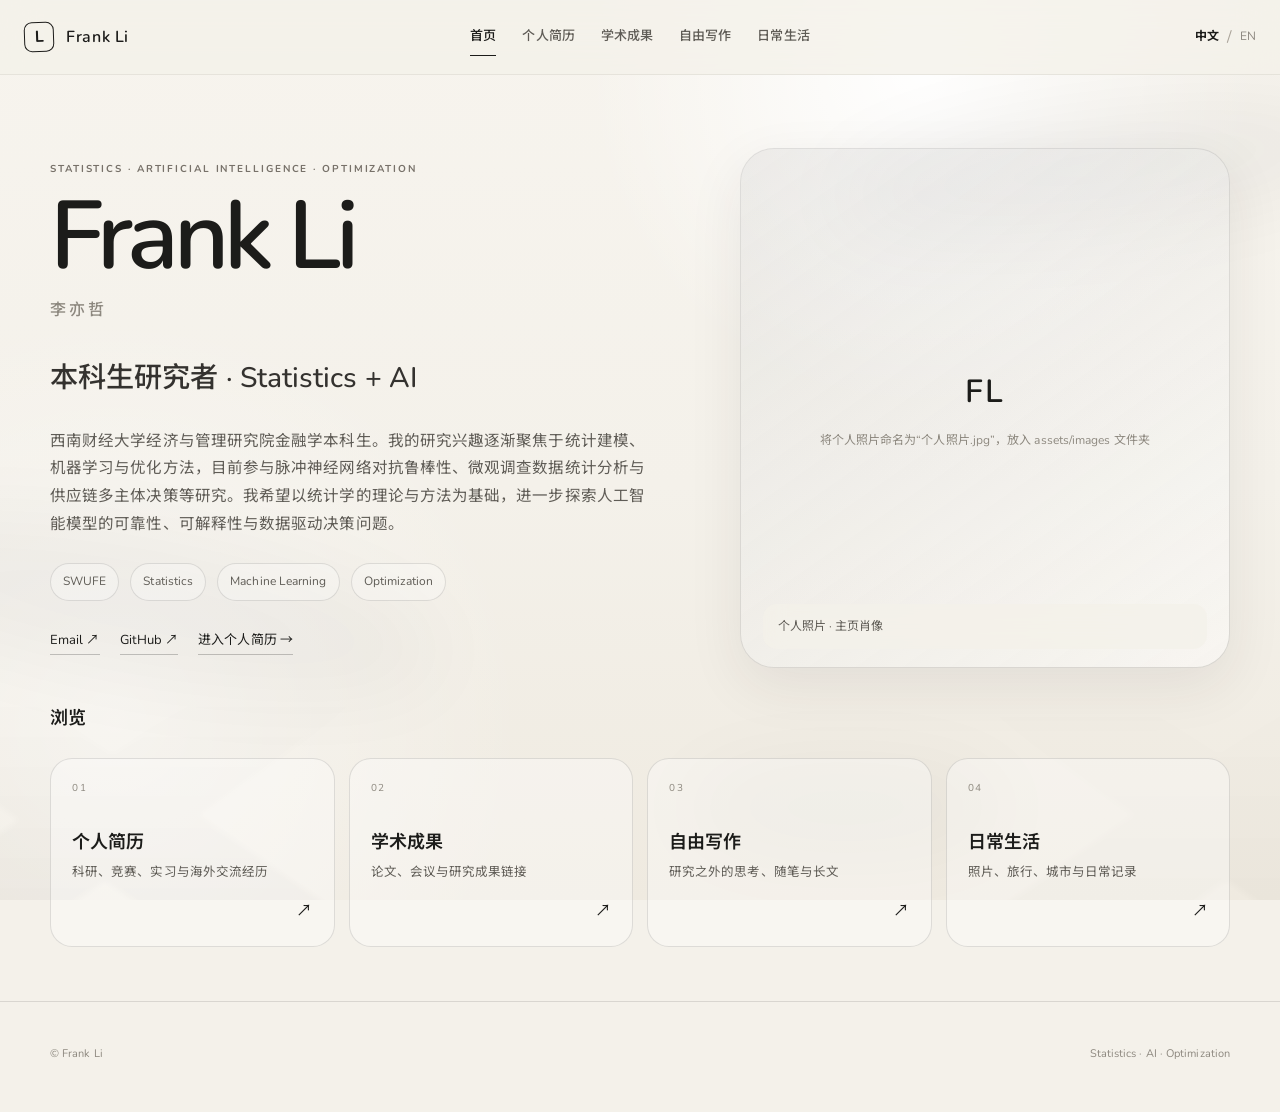
==== commit 0d45adcd: "Change profile photo to JPG" ====
--- a/index.html
+++ b/index.html
@@ -55,11 +55,11 @@
 
           <div class="photo-panel reveal">
             <div class="photo-frame">
-              <img src="./assets/profile.jpg" alt="Frank Li portrait" data-fallback="profile-fallback" />
+              <img src="./assets/images/个人照片.jpg" alt="Frank Li portrait" data-fallback="profile-fallback" />
               <div class="photo-fallback" id="profile-fallback">
-                <div><strong>FL</strong><span class="i18n-zh">将个人照片命名为 profile.jpg 并放入 assets 文件夹</span><span class="i18n-en">Place your portrait at assets/profile.jpg</span></div>
+                <div><strong>FL</strong><span class="i18n-zh">将个人照片命名为“个人照片.jpg”，放入 assets/images 文件夹</span><span class="i18n-en">Place your portrait at assets/images/个人照片.jpg</span></div>
               </div>
-              <div class="photo-caption"><span class="i18n-zh">个人照片区域 · 建议使用自然、简洁的半身照</span><span class="i18n-en">Portrait area · a simple, natural half-body photograph works best</span></div>
+              <div class="photo-caption"><span class="i18n-zh">个人照片 · 主页肖像</span><span class="i18n-en">Portrait · homepage profile photo</span></div>
             </div>
           </div>
         </div>
--- a/styles.css
+++ b/styles.css
@@ -235,3 +235,82 @@
   .post-card { grid-template-columns:1fr; gap:10px; }
   .page-hero { padding-top:68px; }
 }
+
+/* V3 additions: travel albums, cross-links, and Markdown blog */
+.photo-frame img { object-position: center 20%; filter: grayscale(4%) contrast(.98); }
+
+.cv-actions { margin-top: 20px; padding-top: 18px; border-top: 1px solid var(--line); }
+.soft-button {
+  display: inline-flex; align-items: center; justify-content: center;
+  min-height: 40px; padding: 8px 14px; border: 1px solid var(--line-strong);
+  border-radius: 999px; background: rgba(255,255,255,.34); color: var(--ink-soft);
+  font-size: 12px; font-weight: 600; transition: transform .18s ease, background .18s ease, color .18s ease;
+}
+.soft-button:hover { transform: translateY(-2px); background: rgba(255,255,255,.62); color: var(--ink); }
+
+.album-index { display: grid; grid-template-columns: repeat(2, 1fr); gap: 18px; }
+.album-index-card {
+  min-height: 150px; padding: 24px 26px; border: 1px solid var(--line); border-radius: var(--radius-md);
+  background: rgba(255,255,255,.31); display: grid; grid-template-columns: 44px 1fr auto; gap: 14px;
+  align-items: center; transition: transform .2s ease, box-shadow .2s ease, background .2s ease;
+}
+.album-index-card:hover { transform: translateY(-4px); box-shadow: var(--shadow); background: rgba(255,255,255,.55); }
+.album-index-card h3 { margin: 0; font-size: 21px; font-weight: 700; }
+.album-index-card p { margin: 5px 0 0; color: var(--ink-faint); font-size: 12px; }
+.album-no { color: var(--ink-faint); font-size: 11px; letter-spacing: .12em; }
+.album-index-card .arrow { font-size: 18px; color: var(--ink-faint); }
+.album-section { scroll-margin-top: 92px; }
+.album-heading { display: grid; grid-template-columns: minmax(0, .8fr) minmax(280px, .55fr); gap: 60px; align-items: end; margin-bottom: 34px; }
+.album-heading h2 { margin: 0; font-size: clamp(34px, 4.5vw, 52px); line-height: 1.1; font-weight: 650; letter-spacing: -.035em; }
+.album-heading > p { margin: 0; color: var(--ink-soft); }
+.album-gallery { display: grid; grid-template-columns: 1.18fr .82fr; grid-template-rows: 260px 260px; gap: 18px; }
+.album-gallery.reverse { grid-template-columns: .82fr 1.18fr; }
+.album-photo { position: relative; margin: 0; min-height: 260px; overflow: hidden; border: 1px solid var(--line); border-radius: var(--radius-lg); background: rgba(255,255,255,.27); }
+.album-photo.tall { grid-row: 1 / span 2; }
+.album-photo img { width: 100%; height: 100%; min-height: 260px; object-fit: cover; display: block; }
+.album-photo .photo-fallback { color: var(--ink-faint); }
+.album-note { max-width: 760px; margin-top: 30px; padding: 26px 28px; border-left: 1px solid var(--line-strong); background: rgba(255,255,255,.18); }
+.album-note .date { color: var(--ink-faint); font-size: 11px; }
+.album-note h3 { margin: 7px 0 7px; font-size: 21px; }
+.album-note p { margin: 0; color: var(--ink-soft); }
+
+.post-card-link { transition: transform .2s ease, background .2s ease, box-shadow .2s ease; }
+.post-card-link:hover { transform: translateY(-3px); background: rgba(255,255,255,.55); box-shadow: var(--shadow); }
+.post-meta { display: flex; flex-direction: column; align-items: flex-end; gap: 12px; }
+.post-arrow { font-size: 18px; color: var(--ink-faint); }
+
+.article-shell { max-width: 880px; padding-top: 122px; padding-bottom: 110px; }
+.article-back { display: inline-flex; margin-bottom: 54px; color: var(--ink-faint); font-size: 12px; border-bottom: 1px solid var(--line); }
+.article-header { padding-bottom: 34px; margin-bottom: 42px; border-bottom: 1px solid var(--line); }
+.article-header h1 { margin: 0; max-width: 820px; font-size: clamp(38px, 6vw, 70px); line-height: 1.08; font-weight: 650; letter-spacing: -.045em; }
+.article-meta { margin-top: 19px; display: flex; gap: 14px; color: var(--ink-faint); font-size: 11px; }
+.markdown-body { color: #393733; font-size: 16px; line-height: 1.92; }
+.markdown-body h1 { display: none; }
+.markdown-body h2 { margin: 2.2em 0 .7em; font-size: 28px; line-height: 1.25; color: var(--ink); }
+.markdown-body h3 { margin: 1.9em 0 .6em; font-size: 21px; color: var(--ink); }
+.markdown-body p { margin: 1.1em 0; }
+.markdown-body ul, .markdown-body ol { padding-left: 1.4em; }
+.markdown-body li { margin: .45em 0; }
+.markdown-body blockquote { margin: 1.6em 0; padding: 2px 0 2px 22px; border-left: 2px solid var(--line-strong); color: var(--ink-soft); }
+.markdown-body code { padding: .12em .36em; border-radius: 6px; background: rgba(30,30,28,.07); font-size: .92em; }
+.markdown-body pre { overflow: auto; padding: 18px 20px; border: 1px solid var(--line); border-radius: 14px; background: rgba(255,255,255,.38); }
+.markdown-body pre code { padding: 0; background: transparent; }
+.markdown-body img { display: block; max-width: 100%; margin: 2em auto; border-radius: 18px; }
+.markdown-body a { border-bottom: 1px solid var(--line-strong); }
+.markdown-body hr { border: 0; border-top: 1px solid var(--line); margin: 2.8em 0; }
+
+@media (max-width: 980px) {
+  .album-heading { grid-template-columns: 1fr; gap: 18px; }
+  .album-gallery, .album-gallery.reverse { grid-template-columns: 1fr 1fr; grid-template-rows: 380px 240px; }
+  .album-photo.tall { grid-column: 1 / -1; grid-row: auto; }
+}
+
+@media (max-width: 680px) {
+  .album-index { grid-template-columns: 1fr; }
+  .album-index-card { min-height: 126px; padding: 20px; grid-template-columns: 34px 1fr auto; }
+  .album-gallery, .album-gallery.reverse { display: grid; grid-template-columns: 1fr; grid-template-rows: none; }
+  .album-photo, .album-photo.tall { grid-column: auto; grid-row: auto; min-height: 290px; }
+  .article-shell { padding-top: 88px; }
+  .article-back { margin-bottom: 38px; }
+  .markdown-body { font-size: 15px; }
+}
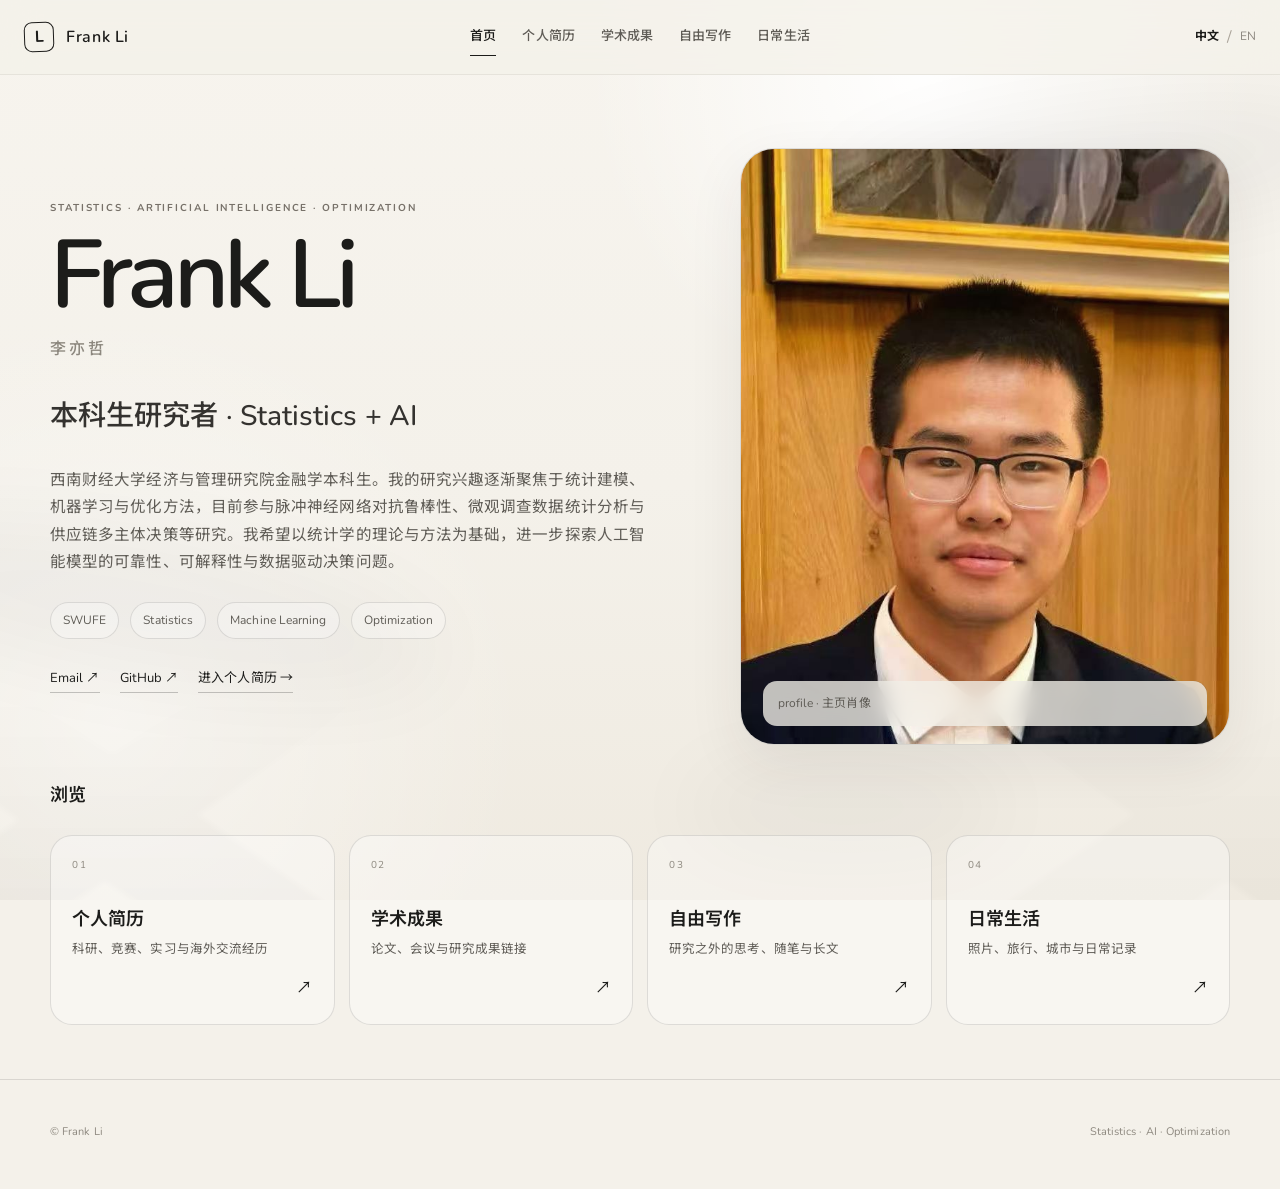
==== commit 2825a8f6: "Fix profile photo path" ====
--- a/index.html
+++ b/index.html
@@ -55,11 +55,11 @@
 
           <div class="photo-panel reveal">
             <div class="photo-frame">
-              <img src="./assets/images/个人照片.jpg" alt="Frank Li portrait" data-fallback="profile-fallback" />
+              <img src="./assets/images/profile.jpg" alt="Frank Li portrait" data-fallback="profile-fallback" />
               <div class="photo-fallback" id="profile-fallback">
-                <div><strong>FL</strong><span class="i18n-zh">将个人照片命名为“个人照片.jpg”，放入 assets/images 文件夹</span><span class="i18n-en">Place your portrait at assets/images/个人照片.jpg</span></div>
+                <div><strong>FL</strong><span class="i18n-zh">将profile命名为“profile.jpg”，放入 assets/images 文件夹</span><span class="i18n-en">Place your portrait at assets/images/profile.jpg</span></div>
               </div>
-              <div class="photo-caption"><span class="i18n-zh">个人照片 · 主页肖像</span><span class="i18n-en">Portrait · homepage profile photo</span></div>
+              <div class="photo-caption"><span class="i18n-zh">profile · 主页肖像</span><span class="i18n-en">Portrait · homepage profile photo</span></div>
             </div>
           </div>
         </div>
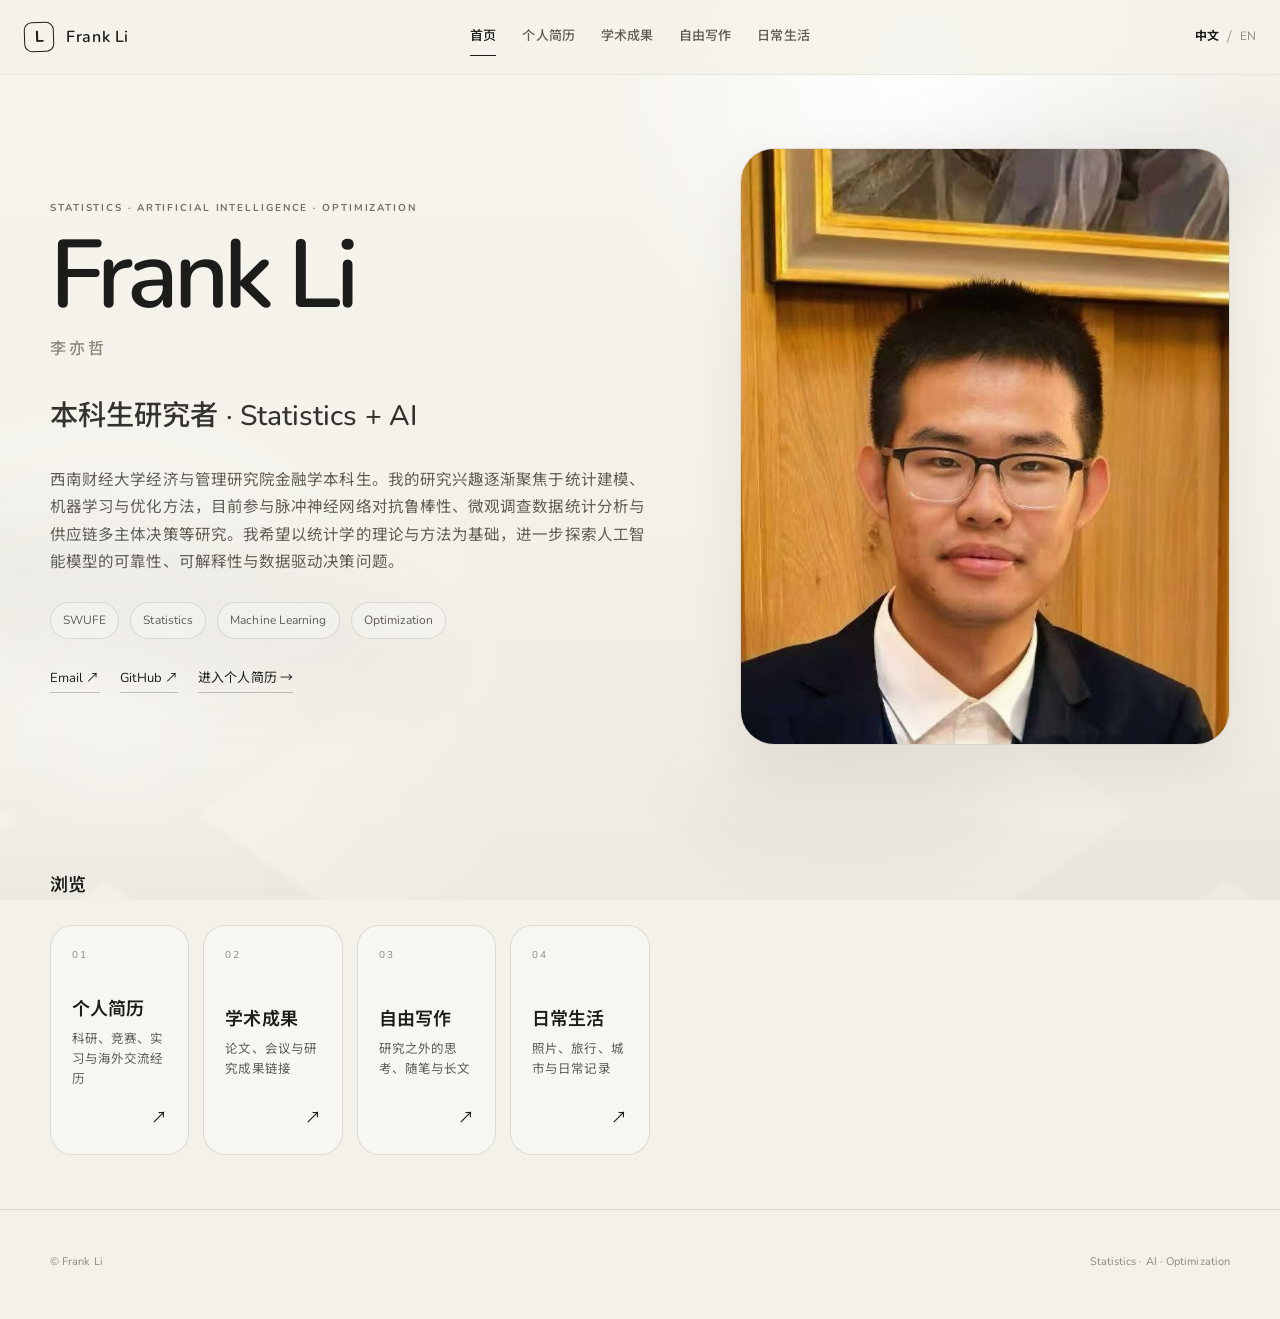
==== commit 3fe32c46: "Resize homepage portrait and remove caption" ====
--- a/index.html
+++ b/index.html
@@ -1,5 +1,5 @@
 <!doctype html>
-<html lang="zh-CN" data-lang="zh">
+<html lang="en" data-lang="en">
 <head>
   <meta charset="UTF-8" />
   <meta name="viewport" content="width=device-width, initial-scale=1.0" />
@@ -58,8 +58,6 @@
               <img src="./assets/images/profile.jpg" alt="Frank Li portrait" data-fallback="profile-fallback" />
               <div class="photo-fallback" id="profile-fallback">
                 <div><strong>FL</strong><span class="i18n-zh">将profile命名为“profile.jpg”，放入 assets/images 文件夹</span><span class="i18n-en">Place your portrait at assets/images/profile.jpg</span></div>
-              </div>
-              <div class="photo-caption"><span class="i18n-zh">profile · 主页肖像</span><span class="i18n-en">Portrait · homepage profile photo</span></div>
             </div>
           </div>
         </div>
--- a/styles.css
+++ b/styles.css
@@ -110,7 +110,7 @@
   background:rgba(255,255,255,.28); box-shadow:var(--shadow); overflow:hidden;
 }
 .photo-frame img { width:100%; height:100%; min-height:520px; object-fit:cover; display:block; filter:grayscale(18%) contrast(.95); }
-.photo-fallback { position:absolute; inset:0; display:grid; place-items:center; padding:35px; text-align:center; background:linear-gradient(145deg, rgba(60,59,54,.08), rgba(255,255,255,.22)); }
+.photo-fallback { position:absolute; inset:0; display:none; place-items:center; padding:35px; text-align:center; background:linear-gradient(145deg, rgba(60,59,54,.08), rgba(255,255,255,.22)); }
 .photo-fallback strong { display:block; font-size:32px; font-weight:600; letter-spacing:.05em; }
 .photo-fallback span { display:block; margin-top:9px; color:var(--ink-faint); font-size:12px; }
 .photo-caption { position:absolute; left:22px; right:22px; bottom:18px; padding:12px 15px; border-radius:14px; background:rgba(244,241,234,.78); backdrop-filter:blur(10px); color:var(--ink-soft); font-size:12px; }
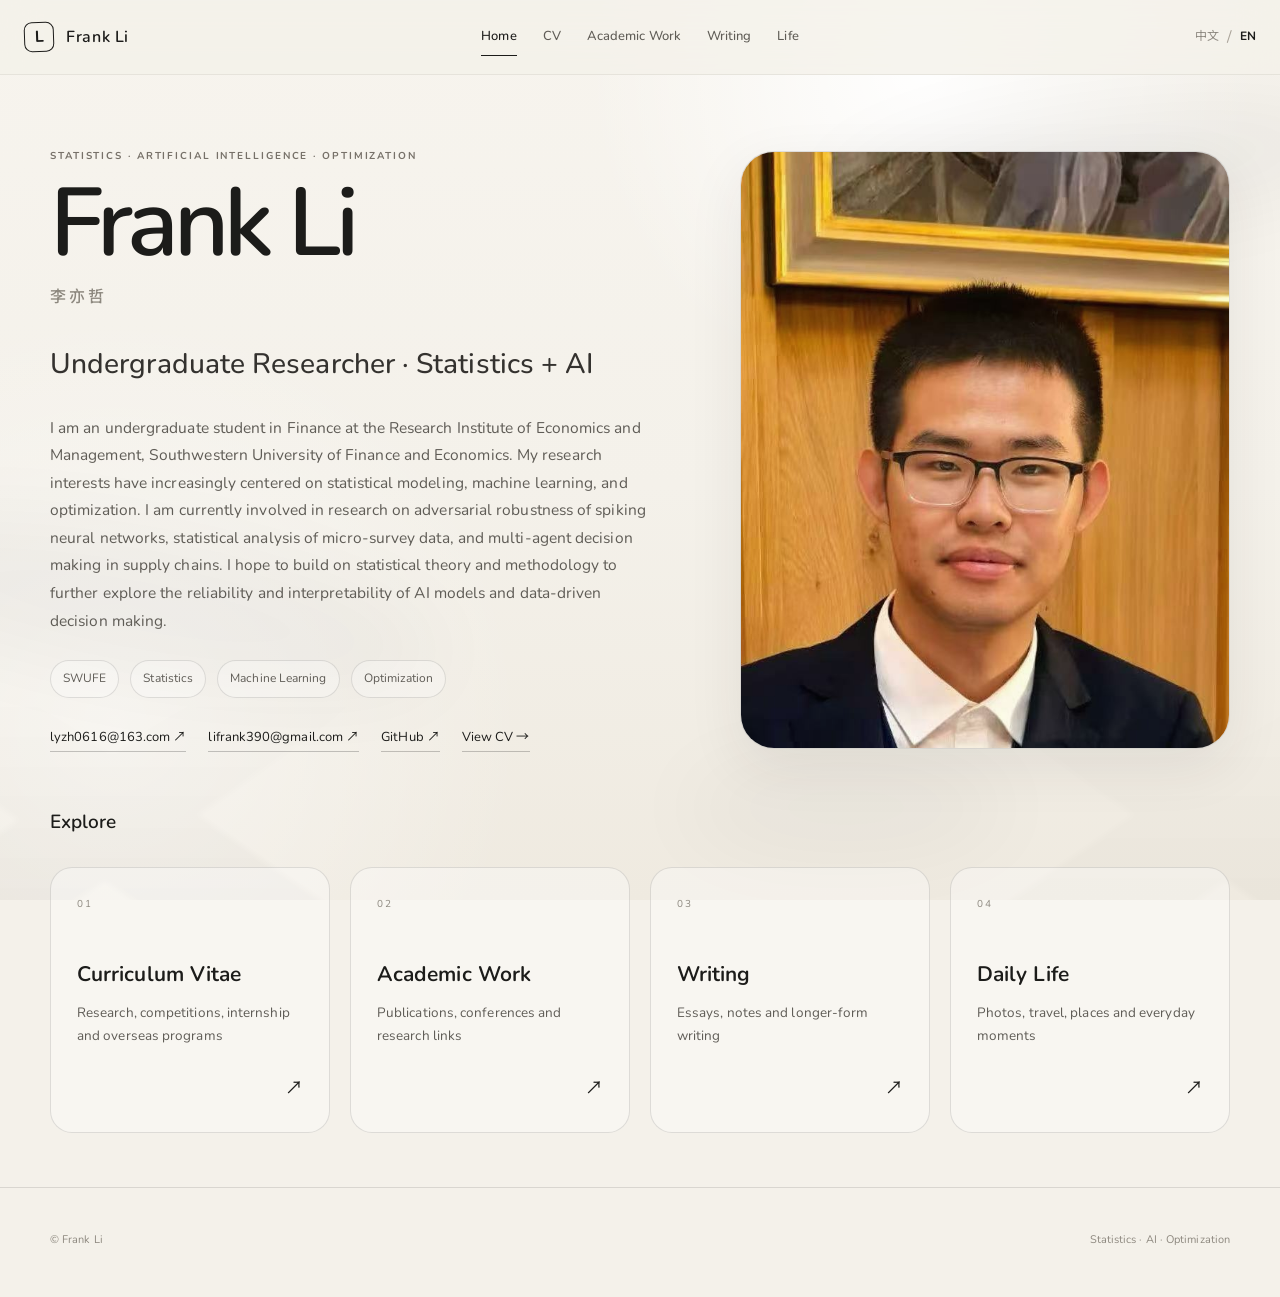
==== commit ddf0a422: "Upgrade homepage albums and contact layout" ====
--- a/index.html
+++ b/index.html
@@ -46,8 +46,9 @@
             <div class="quick-meta">
               <span>SWUFE</span><span>Statistics</span><span>Machine Learning</span><span>Optimization</span>
             </div>
-            <div class="contact-row">
-              <a class="text-link" href="mailto:lyzh0616@163.com">Email ↗</a>
+            <div class="contact-row contact-row-home">
+              <a class="text-link" href="mailto:lyzh0616@163.com">lyzh0616@163.com ↗</a>
+              <a class="text-link" href="mailto:lifrank390@gmail.com">lifrank390@gmail.com ↗</a>
               <a class="text-link" href="https://github.com/The-Owl-of-Minerva" target="_blank" rel="noreferrer">GitHub ↗</a>
               <a class="text-link" href="./cv.html"><span class="i18n-zh">进入个人简历 →</span><span class="i18n-en">View CV →</span></a>
             </div>
@@ -57,7 +58,8 @@
             <div class="photo-frame">
               <img src="./assets/images/profile.jpg" alt="Frank Li portrait" data-fallback="profile-fallback" />
               <div class="photo-fallback" id="profile-fallback">
-                <div><strong>FL</strong><span class="i18n-zh">将profile命名为“profile.jpg”，放入 assets/images 文件夹</span><span class="i18n-en">Place your portrait at assets/images/profile.jpg</span></div>
+                <div><strong>FL</strong><span class="i18n-zh">将个人照片命名为“profile.jpg”，放入 assets/images 文件夹</span><span class="i18n-en">Place your portrait at assets/images/profile.jpg</span></div>
+              </div>
             </div>
           </div>
         </div>
--- a/styles.css
+++ b/styles.css
@@ -110,24 +110,24 @@
   background:rgba(255,255,255,.28); box-shadow:var(--shadow); overflow:hidden;
 }
 .photo-frame img { width:100%; height:100%; min-height:520px; object-fit:cover; display:block; filter:grayscale(18%) contrast(.95); }
-.photo-fallback { position:absolute; inset:0; display:none; place-items:center; padding:35px; text-align:center; background:linear-gradient(145deg, rgba(60,59,54,.08), rgba(255,255,255,.22)); }
+.photo-fallback { position:absolute; inset:0; display:grid; place-items:center; padding:35px; text-align:center; background:linear-gradient(145deg, rgba(60,59,54,.08), rgba(255,255,255,.22)); }
 .photo-fallback strong { display:block; font-size:32px; font-weight:600; letter-spacing:.05em; }
 .photo-fallback span { display:block; margin-top:9px; color:var(--ink-faint); font-size:12px; }
 .photo-caption { position:absolute; left:22px; right:22px; bottom:18px; padding:12px 15px; border-radius:14px; background:rgba(244,241,234,.78); backdrop-filter:blur(10px); color:var(--ink-soft); font-size:12px; }
 
-.portal { padding-top:34px; }
-.portal-title { margin:0 0 24px; font-size:18px; font-weight:600; }
-.portal-grid { display:grid; grid-template-columns:repeat(4,1fr); gap:14px; }
+.portal { padding-top:54px; }
+.portal-title { margin:0 0 28px; font-size:19px; font-weight:600; }
+.portal-grid { display:grid; grid-template-columns:repeat(4,minmax(0,1fr)); gap:20px; width:100%; }
 .portal-card {
-  min-height:160px; padding:21px; border:1px solid var(--line); border-radius:22px;
+  min-height:220px; padding:28px 26px; border:1px solid var(--line); border-radius:22px;
   background:rgba(255,255,255,.35); transition:transform .2s ease, box-shadow .2s ease, background .2s ease;
   display:flex; flex-direction:column; justify-content:space-between;
 }
 .portal-card:hover { transform:translateY(-4px); box-shadow:var(--shadow); background:rgba(255,255,255,.57); }
 .portal-card .num { color:var(--ink-faint); font-size:10px; letter-spacing:.18em; }
-.portal-card h2 { margin:28px 0 4px; font-size:18px; font-weight:600; }
-.portal-card p { margin:0; color:var(--ink-soft); font-size:12.5px; line-height:1.6; }
-.portal-card .arrow { margin-top:15px; align-self:flex-end; }
+.portal-card h2 { margin:42px 0 8px; font-size:21px; font-weight:650; }
+.portal-card p { margin:0; color:var(--ink-soft); font-size:13.5px; line-height:1.7; }
+.portal-card .arrow { margin-top:24px; align-self:flex-end; font-size:18px; }
 
 /* Internal page hero */
 .page-hero { padding:92px 0 58px; border-bottom:1px solid var(--line); }
@@ -227,7 +227,7 @@
   .home-title { font-size:58px; }
   .photo-frame, .photo-frame img { min-height:390px; }
   .portal-grid, .placeholder-grid { grid-template-columns:1fr; }
-  .portal-card { min-height:138px; }
+  .portal-card { min-height:170px; }
   .section-heading { grid-template-columns:36px 1fr; }
   .cv-item { padding:23px 21px; }
   .cv-item-head { grid-template-columns:1fr; gap:8px; }
@@ -314,3 +314,46 @@
   .article-back { margin-bottom: 38px; }
   .markdown-body { font-size: 15px; }
 }
+
+
+/* V4 additions: larger homepage portal + dedicated overseas photo-note blogs */
+.contact-row-home { gap: 16px 22px; }
+.contact-row-home .text-link { white-space: nowrap; }
+
+.album-index-large .album-index-card { min-height: 190px; padding: 30px 32px; }
+.album-index-card .album-desc { display:block; margin-top:13px; max-width:420px; color:var(--ink-soft); font-size:13px; line-height:1.65; }
+
+.travel-hero { padding: 104px 0 72px; border-bottom:1px solid var(--line); }
+.travel-hero-grid { display:grid; grid-template-columns:minmax(0,1fr) minmax(240px,.38fr); gap:76px; align-items:end; }
+.travel-hero h1 { margin:0; max-width:800px; font-size:clamp(44px,6.5vw,82px); line-height:1.04; font-weight:650; letter-spacing:-.045em; }
+.travel-hero p { margin:22px 0 0; max-width:760px; color:var(--ink-soft); font-size:15.5px; }
+.travel-meta { display:grid; gap:9px; padding-left:24px; border-left:1px solid var(--line-strong); color:var(--ink-faint); font-size:12px; }
+.travel-blog { display:grid; gap:92px; }
+.travel-entry { display:grid; grid-template-columns:minmax(0,1.08fr) minmax(320px,.92fr); gap:64px; align-items:center; }
+.travel-entry.reverse { grid-template-columns:minmax(320px,.92fr) minmax(0,1.08fr); }
+.travel-entry.reverse .travel-photo { order:2; }
+.travel-entry.reverse .travel-copy { order:1; }
+.travel-photo { position:relative; margin:0; min-height:430px; overflow:hidden; border:1px solid var(--line); border-radius:30px; background:rgba(255,255,255,.28); box-shadow:var(--shadow); }
+.travel-photo img { width:100%; height:100%; min-height:430px; object-fit:cover; display:block; }
+.travel-index { color:var(--ink-faint); font-size:11px; letter-spacing:.18em; }
+.travel-copy h2 { margin:10px 0 18px; font-size:clamp(28px,3.6vw,44px); line-height:1.12; font-weight:650; letter-spacing:-.03em; }
+.travel-copy p { margin:0 0 16px; color:var(--ink-soft); font-size:15px; line-height:1.9; }
+.travel-placeholder { padding-top:16px; border-top:1px solid var(--line); color:var(--ink-faint) !important; font-size:13px !important; }
+.travel-ending { max-width:820px; }
+.travel-ending h2 { margin:0; font-size:clamp(30px,4vw,48px); font-weight:650; letter-spacing:-.03em; }
+.travel-ending p { color:var(--ink-soft); }
+.travel-ending .soft-button { margin-top:14px; }
+
+@media (max-width:980px) {
+  .travel-hero-grid, .travel-entry, .travel-entry.reverse { grid-template-columns:1fr; gap:34px; }
+  .travel-entry.reverse .travel-photo, .travel-entry.reverse .travel-copy { order:initial; }
+  .travel-photo, .travel-photo img { min-height:390px; }
+}
+
+@media (max-width:680px) {
+  .portal-card { padding:24px; }
+  .album-index-large .album-index-card { min-height:150px; padding:22px 20px; }
+  .travel-hero { padding-top:78px; }
+  .travel-blog { gap:62px; }
+  .travel-photo, .travel-photo img { min-height:310px; }
+}
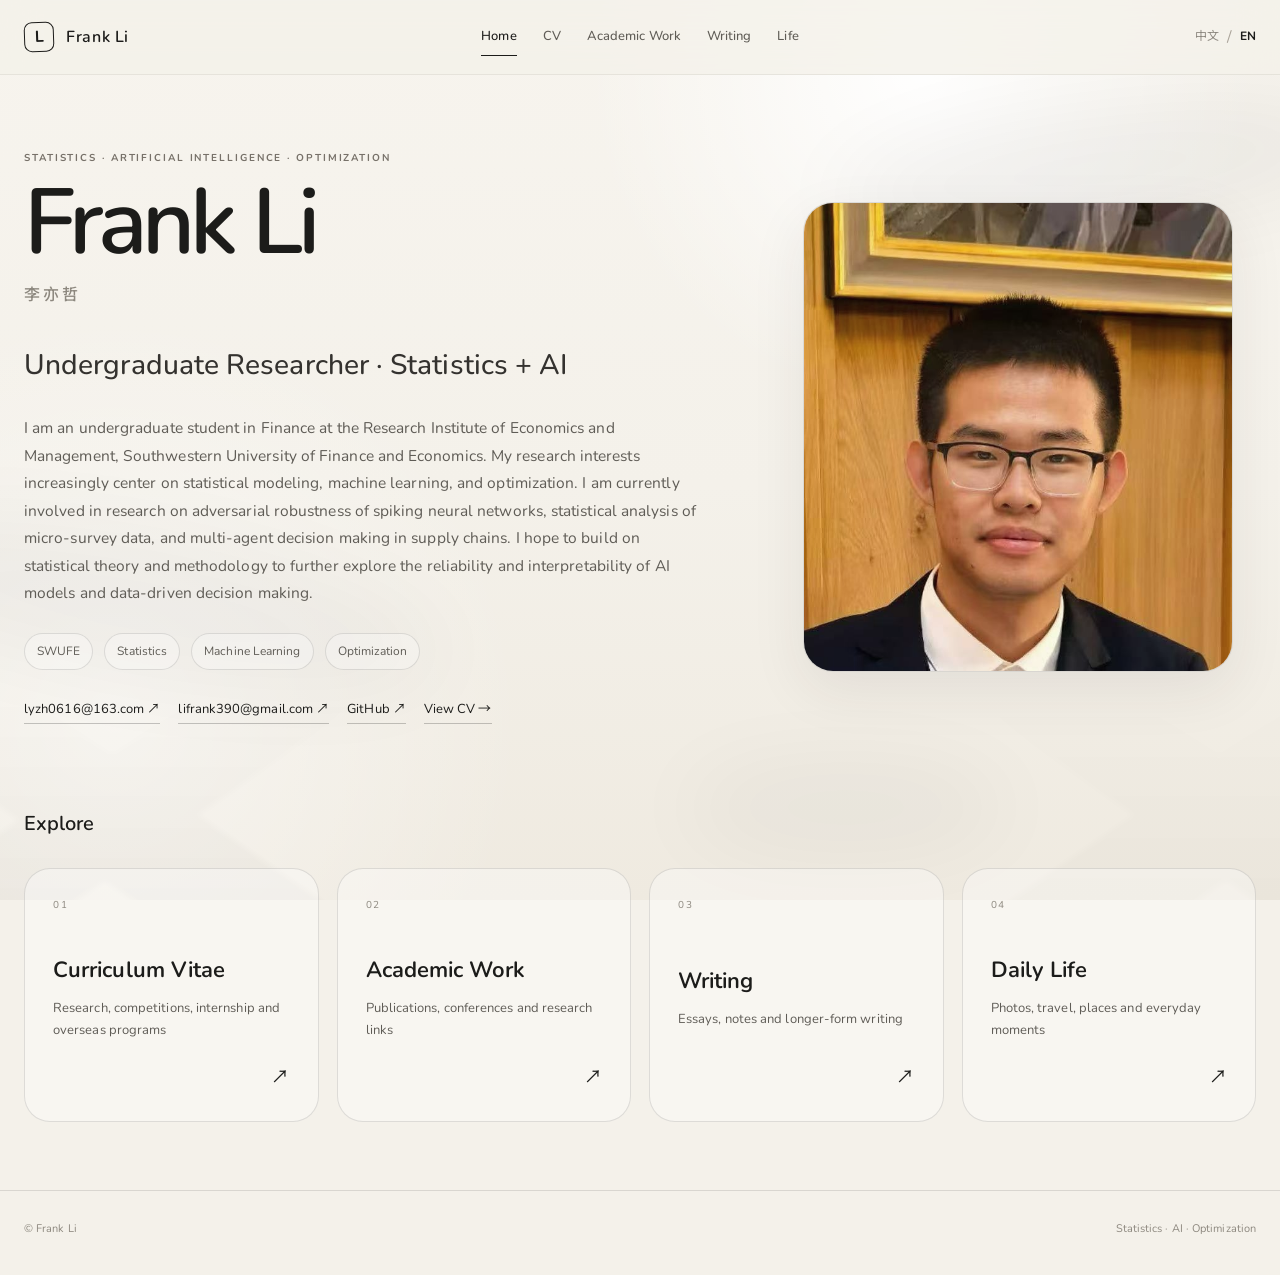
==== commit 8b1a8b68: "Add Cambridge Seven Sisters travel journal" ====
--- a/index.html
+++ b/index.html
@@ -9,26 +9,42 @@
   <link rel="stylesheet" href="./styles.css" />
 </head>
 <body>
+
   <div class="ink-bg" aria-hidden="true">
-    <span class="ink-cloud one"></span><span class="ink-cloud two"></span><span class="ink-cloud three"></span>
-    <span class="ink-mountain left"></span><span class="ink-mountain right"></span>
+    <span class="ink-cloud one"></span>
+    <span class="ink-cloud two"></span>
+    <span class="ink-cloud three"></span>
+    <span class="ink-mountain left"></span>
+    <span class="ink-mountain right"></span>
   </div>
+
 
   <header class="site-header">
     <div class="nav-wrap">
-      <a class="brand" href="./index.html" aria-label="Frank Li homepage"><span class="brand-seal">L</span><span class="brand-name">Frank Li</span></a>
+      <a class="brand" href="./index.html" aria-label="Frank Li homepage">
+        <span class="brand-seal">L</span><span class="brand-name">Frank Li</span>
+      </a>
+
       <nav class="main-nav" aria-label="Primary navigation">
-        <a href="./index.html" aria-current="page"><span class="i18n-zh">首页</span><span class="i18n-en">Home</span></a>
-        <a href="./cv.html"><span class="i18n-zh">个人简历</span><span class="i18n-en">CV</span></a>
-        <a href="./publications.html"><span class="i18n-zh">学术成果</span><span class="i18n-en">Academic Work</span></a>
-        <a href="./writing.html"><span class="i18n-zh">自由写作</span><span class="i18n-en">Writing</span></a>
-        <a href="./life.html"><span class="i18n-zh">日常生活</span><span class="i18n-en">Life</span></a>
-        <div class="mobile-languages"><button class="lang-btn" data-lang="zh">中文</button><button class="lang-btn" data-lang="en">EN</button></div>
+        <a href="./index.html" aria-current="page"><span class="i18n-zh">首页</span><span class="i18n-en">Home</span></a><a href="./cv.html"><span class="i18n-zh">个人简历</span><span class="i18n-en">CV</span></a><a href="./publications.html"><span class="i18n-zh">学术成果</span><span class="i18n-en">Academic Work</span></a><a href="./writing.html"><span class="i18n-zh">自由写作</span><span class="i18n-en">Writing</span></a><a href="./life.html"><span class="i18n-zh">日常生活</span><span class="i18n-en">Life</span></a>
+        <div class="mobile-languages">
+          <button class="lang-btn" data-lang="zh">中文</button>
+          <button class="lang-btn" data-lang="en">EN</button>
+        </div>
       </nav>
-      <div class="nav-actions"><button class="lang-btn" data-lang="zh">中文</button><span>/</span><button class="lang-btn" data-lang="en">EN</button></div>
-      <button class="menu-btn" type="button" aria-label="Open menu" aria-expanded="false"><span></span><span></span><span></span></button>
+
+      <div class="nav-actions">
+        <button class="lang-btn" data-lang="zh">中文</button>
+        <span>/</span>
+        <button class="lang-btn" data-lang="en">EN</button>
+      </div>
+
+      <button class="menu-btn" type="button" aria-label="Open menu" aria-expanded="false">
+        <span></span><span></span><span></span>
+      </button>
     </div>
   </header>
+
 
   <main>
     <section class="home-hero">
@@ -38,19 +54,41 @@
             <p class="eyebrow">STATISTICS · ARTIFICIAL INTELLIGENCE · OPTIMIZATION</p>
             <h1 class="home-title">Frank Li</h1>
             <p class="home-cn-name">李亦哲</p>
-            <p class="home-role"><span class="i18n-zh">本科生研究者 · Statistics + AI</span><span class="i18n-en">Undergraduate Researcher · Statistics + AI</span></p>
-            <p class="home-intro">
-              <span class="i18n-zh">西南财经大学经济与管理研究院金融学本科生。我的研究兴趣逐渐聚焦于统计建模、机器学习与优化方法，目前参与脉冲神经网络对抗鲁棒性、微观调查数据统计分析与供应链多主体决策等研究。我希望以统计学的理论与方法为基础，进一步探索人工智能模型的可靠性、可解释性与数据驱动决策问题。</span>
-              <span class="i18n-en">I am an undergraduate student in Finance at the Research Institute of Economics and Management, Southwestern University of Finance and Economics. My research interests have increasingly centered on statistical modeling, machine learning, and optimization. I am currently involved in research on adversarial robustness of spiking neural networks, statistical analysis of micro-survey data, and multi-agent decision making in supply chains. I hope to build on statistical theory and methodology to further explore the reliability and interpretability of AI models and data-driven decision making.</span>
+
+            <p class="home-role">
+              <span class="i18n-zh">本科生研究者 · Statistics + AI</span>
+              <span class="i18n-en">Undergraduate Researcher · Statistics + AI</span>
             </p>
+
+            <div class="home-intro">
+              <p class="i18n-zh">
+                西南财经大学经济与管理研究院金融学本科生。我的研究兴趣逐渐聚焦于统计建模、
+                机器学习与优化方法，目前参与脉冲神经网络对抗鲁棒性、微观调查数据统计分析
+                与供应链多主体决策等研究。我希望以统计学的理论与方法为基础，进一步探索
+                人工智能模型的可靠性、可解释性与数据驱动决策问题。
+              </p>
+              <p class="i18n-en">
+                I am an undergraduate student in Finance at the Research Institute of Economics and Management,
+                Southwestern University of Finance and Economics. My research interests increasingly center on
+                statistical modeling, machine learning, and optimization. I am currently involved in research on
+                adversarial robustness of spiking neural networks, statistical analysis of micro-survey data,
+                and multi-agent decision making in supply chains. I hope to build on statistical theory and
+                methodology to further explore the reliability and interpretability of AI models and
+                data-driven decision making.
+              </p>
+            </div>
+
             <div class="quick-meta">
               <span>SWUFE</span><span>Statistics</span><span>Machine Learning</span><span>Optimization</span>
             </div>
-            <div class="contact-row contact-row-home">
+
+            <div class="contact-row">
               <a class="text-link" href="mailto:lyzh0616@163.com">lyzh0616@163.com ↗</a>
               <a class="text-link" href="mailto:lifrank390@gmail.com">lifrank390@gmail.com ↗</a>
               <a class="text-link" href="https://github.com/The-Owl-of-Minerva" target="_blank" rel="noreferrer">GitHub ↗</a>
-              <a class="text-link" href="./cv.html"><span class="i18n-zh">进入个人简历 →</span><span class="i18n-en">View CV →</span></a>
+              <a class="text-link" href="./cv.html">
+                <span class="i18n-zh">进入个人简历 →</span><span class="i18n-en">View CV →</span>
+              </a>
             </div>
           </div>
 
@@ -58,7 +96,11 @@
             <div class="photo-frame">
               <img src="./assets/images/profile.jpg" alt="Frank Li portrait" data-fallback="profile-fallback" />
               <div class="photo-fallback" id="profile-fallback">
-                <div><strong>FL</strong><span class="i18n-zh">将个人照片命名为“profile.jpg”，放入 assets/images 文件夹</span><span class="i18n-en">Place your portrait at assets/images/profile.jpg</span></div>
+                <div>
+                  <strong>FL</strong>
+                  <span class="i18n-zh">将主页照片保存为 assets/images/profile.jpg</span>
+                  <span class="i18n-en">Place your portrait at assets/images/profile.jpg</span>
+                </div>
               </div>
             </div>
           </div>
@@ -67,17 +109,56 @@
         <div class="portal reveal">
           <p class="portal-title"><span class="i18n-zh">浏览</span><span class="i18n-en">Explore</span></p>
           <div class="portal-grid">
-            <a class="portal-card" href="./cv.html"><span class="num">01</span><div><h2><span class="i18n-zh">个人简历</span><span class="i18n-en">Curriculum Vitae</span></h2><p><span class="i18n-zh">科研、竞赛、实习与海外交流经历</span><span class="i18n-en">Research, competitions, internship and overseas programs</span></p></div><span class="arrow">↗</span></a>
-            <a class="portal-card" href="./publications.html"><span class="num">02</span><div><h2><span class="i18n-zh">学术成果</span><span class="i18n-en">Academic Work</span></h2><p><span class="i18n-zh">论文、会议与研究成果链接</span><span class="i18n-en">Publications, conferences and research links</span></p></div><span class="arrow">↗</span></a>
-            <a class="portal-card" href="./writing.html"><span class="num">03</span><div><h2><span class="i18n-zh">自由写作</span><span class="i18n-en">Writing</span></h2><p><span class="i18n-zh">研究之外的思考、随笔与长文</span><span class="i18n-en">Essays, notes and longer-form writing</span></p></div><span class="arrow">↗</span></a>
-            <a class="portal-card" href="./life.html"><span class="num">04</span><div><h2><span class="i18n-zh">日常生活</span><span class="i18n-en">Daily Life</span></h2><p><span class="i18n-zh">照片、旅行、城市与日常记录</span><span class="i18n-en">Photos, travel, places and everyday moments</span></p></div><span class="arrow">↗</span></a>
+            <a class="portal-card" href="./cv.html">
+              <span class="num">01</span>
+              <div>
+                <h2><span class="i18n-zh">个人简历</span><span class="i18n-en">Curriculum Vitae</span></h2>
+                <p><span class="i18n-zh">科研、竞赛、实习与海外交流经历</span><span class="i18n-en">Research, competitions, internship and overseas programs</span></p>
+              </div>
+              <span class="arrow">↗</span>
+            </a>
+
+            <a class="portal-card" href="./publications.html">
+              <span class="num">02</span>
+              <div>
+                <h2><span class="i18n-zh">学术成果</span><span class="i18n-en">Academic Work</span></h2>
+                <p><span class="i18n-zh">论文、会议与研究成果链接</span><span class="i18n-en">Publications, conferences and research links</span></p>
+              </div>
+              <span class="arrow">↗</span>
+            </a>
+
+            <a class="portal-card" href="./writing.html">
+              <span class="num">03</span>
+              <div>
+                <h2><span class="i18n-zh">自由写作</span><span class="i18n-en">Writing</span></h2>
+                <p><span class="i18n-zh">研究之外的思考、随笔与长文</span><span class="i18n-en">Essays, notes and longer-form writing</span></p>
+              </div>
+              <span class="arrow">↗</span>
+            </a>
+
+            <a class="portal-card" href="./life.html">
+              <span class="num">04</span>
+              <div>
+                <h2><span class="i18n-zh">日常生活</span><span class="i18n-en">Daily Life</span></h2>
+                <p><span class="i18n-zh">照片、旅行、城市与日常记录</span><span class="i18n-en">Photos, travel, places and everyday moments</span></p>
+              </div>
+              <span class="arrow">↗</span>
+            </a>
           </div>
         </div>
       </div>
     </section>
   </main>
 
-  <footer class="site-footer"><div class="page-width footer-row"><span>© Frank Li</span><span>Statistics · AI · Optimization</span></div></footer>
+
+  <footer class="site-footer">
+    <div class="page-width footer-row">
+      <span>© Frank Li</span>
+      <span>Statistics · AI · Optimization</span>
+    </div>
+  </footer>
+
   <script src="./script.js"></script>
+
 </body>
 </html>
--- a/styles.css
+++ b/styles.css
@@ -12,7 +12,7 @@
   --shadow: 0 18px 55px rgba(48,43,35,.08);
   --radius-lg: 28px;
   --radius-md: 20px;
-  --max-width: 1180px;
+  --max-width: 1260px;
   --font: "Nunito", "Noto Sans SC", "PingFang SC", "Microsoft YaHei", ui-rounded, system-ui, sans-serif;
 }
 
@@ -20,6 +20,7 @@
 html { scroll-behavior: smooth; }
 html[data-lang="zh"] .i18n-en { display: none !important; }
 html[data-lang="en"] .i18n-zh { display: none !important; }
+
 body {
   margin: 0;
   color: var(--ink);
@@ -29,331 +30,1091 @@
   letter-spacing: .005em;
   overflow-x: hidden;
 }
+
 a { color: inherit; text-decoration: none; }
 button { font: inherit; }
 img { max-width: 100%; }
 ::selection { background: rgba(37,37,34,.12); }
 
-.page-width { width: min(calc(100% - 48px), var(--max-width)); margin-inline: auto; }
-
-/* Ink-wash atmosphere. CSS only, deliberately faint. */
+.page-width {
+  width: min(calc(100% - 48px), var(--max-width));
+  margin-inline: auto;
+}
+
+/* ---------- ink wash ---------- */
+
 .ink-bg {
-  position: fixed; inset: 0; z-index: -4; overflow: hidden; pointer-events: none;
+  position: fixed;
+  inset: 0;
+  z-index: -4;
+  overflow: hidden;
+  pointer-events: none;
   background:
     radial-gradient(circle at 72% 8%, rgba(255,255,255,.95), transparent 27%),
     radial-gradient(circle at 9% 80%, rgba(255,255,255,.48), transparent 30%),
     linear-gradient(180deg, #f7f4ee 0%, var(--paper) 54%, #efeae0 100%);
 }
-.ink-cloud { position:absolute; border-radius:50%; background:#111; filter:blur(42px); opacity:.045; }
-.ink-cloud.one { width:540px; height:120px; right:-90px; top:12vh; transform:rotate(-7deg); }
-.ink-cloud.two { width:620px; height:150px; left:-170px; top:59vh; transform:rotate(10deg); opacity:.03; }
-.ink-cloud.three { width:330px; height:95px; right:21%; bottom:5vh; opacity:.034; }
+
+.ink-cloud {
+  position: absolute;
+  border-radius: 50%;
+  background: #111;
+  filter: blur(42px);
+  opacity: .045;
+}
+
+.ink-cloud.one { width: 540px; height: 120px; right: -90px; top: 12vh; transform: rotate(-7deg); }
+.ink-cloud.two { width: 620px; height: 150px; left: -170px; top: 59vh; transform: rotate(10deg); opacity: .03; }
+.ink-cloud.three { width: 330px; height: 95px; right: 21%; bottom: 5vh; opacity: .034; }
+
 .ink-mountain {
-  position:absolute; bottom:-16vh; width:70vw; height:43vh; opacity:.045;
+  position: absolute;
+  bottom: -16vh;
+  width: 70vw;
+  height: 43vh;
+  opacity: .045;
   background:
     linear-gradient(145deg, transparent 0 38%, #111 39% 50%, transparent 51%),
     linear-gradient(35deg, transparent 0 44%, #111 45% 57%, transparent 58%);
   -webkit-mask-image: linear-gradient(to top, #000, rgba(0,0,0,.5) 48%, transparent 95%);
   mask-image: linear-gradient(to top, #000, rgba(0,0,0,.5) 48%, transparent 95%);
 }
-.ink-mountain.left { left:-24vw; }
-.ink-mountain.right { right:-28vw; transform:scaleX(-1); opacity:.03; }
+
+.ink-mountain.left { left: -24vw; }
+.ink-mountain.right { right: -28vw; transform: scaleX(-1); opacity: .03; }
+
+/* ---------- nav ---------- */
 
 .site-header {
-  position: fixed; inset: 0 0 auto; z-index: 50;
+  position: fixed;
+  inset: 0 0 auto;
+  z-index: 50;
   border-bottom: 1px solid rgba(28,28,26,.07);
   background: rgba(244,241,234,.78);
-  backdrop-filter: blur(18px); -webkit-backdrop-filter: blur(18px);
-}
+  backdrop-filter: blur(18px);
+  -webkit-backdrop-filter: blur(18px);
+}
+
 .nav-wrap {
-  width: min(calc(100% - 48px), 1370px); height: 74px; margin-inline:auto;
-  display:grid; grid-template-columns: 1fr auto 1fr; align-items:center; gap:30px;
-}
-.brand { display:inline-flex; align-items:center; gap:12px; width:fit-content; }
+  width: min(calc(100% - 48px), 1400px);
+  height: 74px;
+  margin-inline: auto;
+  display: grid;
+  grid-template-columns: 1fr auto 1fr;
+  align-items: center;
+  gap: 30px;
+}
+
+.brand {
+  display: inline-flex;
+  align-items: center;
+  gap: 12px;
+  width: fit-content;
+}
+
 .brand-seal {
-  width:30px; height:30px; display:grid; place-items:center;
-  border:1px solid var(--ink); border-radius:8px; font-weight:700; transform:rotate(-2deg);
-}
-.brand-name { font-size:16px; font-weight:600; letter-spacing:.04em; }
-.main-nav { display:flex; align-items:center; gap:26px; }
-.main-nav a { position:relative; color:var(--ink-soft); font-size:13px; font-weight:500; white-space:nowrap; }
-.main-nav a::after { content:""; position:absolute; left:0; right:100%; bottom:-7px; height:1px; background:var(--ink); transition:right .2s ease; }
-.main-nav a:hover, .main-nav a[aria-current="page"] { color:var(--ink); }
-.main-nav a:hover::after, .main-nav a[aria-current="page"]::after { right:0; }
-.nav-actions { justify-self:end; display:flex; align-items:center; gap:8px; color:#aaa49a; }
-.lang-btn { border:0; background:none; padding:2px 0; cursor:pointer; color:#8c877f; font-size:12px; }
-.lang-btn.active { color:var(--ink); font-weight:700; }
-.menu-btn { display:none; justify-self:end; border:0; background:none; padding:8px; cursor:pointer; }
-.menu-btn span { display:block; width:23px; height:1px; background:var(--ink); margin:5px 0; }
-
-main { padding-top:74px; }
-.section { position:relative; padding:116px 0; }
-.section-soft { background:rgba(235,230,220,.35); border-block:1px solid rgba(28,28,26,.05); }
-
-/* Home */
-.home-hero { min-height:calc(100svh - 74px); display:grid; align-items:center; padding:74px 0 54px; }
-.home-grid { display:grid; grid-template-columns:minmax(0,1.1fr) minmax(320px,.9fr); gap:90px; align-items:center; }
-.home-copy { max-width:720px; }
-.eyebrow, .kicker, .micro-label { margin:0 0 12px; color:#777169; font-size:10px; font-weight:700; letter-spacing:.19em; text-transform:uppercase; }
-.home-title { margin:0; font-size:clamp(58px,7.5vw,102px); line-height:.95; font-weight:600; letter-spacing:-.055em; }
-.home-cn-name { margin:14px 0 0; color:var(--ink-faint); font-size:16px; font-weight:500; letter-spacing:.18em; }
-.home-role { margin:28px 0 0; font-size:clamp(20px,2.2vw,29px); font-weight:500; color:#34322f; }
-.home-intro { margin:24px 0 0; max-width:710px; color:var(--ink-soft); font-size:15.5px; }
-.quick-meta { display:flex; flex-wrap:wrap; gap:11px; margin-top:26px; }
-.quick-meta span { padding:7px 12px; border:1px solid var(--line); border-radius:999px; background:rgba(255,255,255,.27); color:var(--ink-soft); font-size:12px; }
-.contact-row { display:flex; flex-wrap:wrap; gap:20px; margin-top:28px; }
-.text-link { padding-bottom:2px; border-bottom:1px solid var(--line-strong); font-size:13px; }
-
-.photo-panel { position:relative; }
+  width: 30px;
+  height: 30px;
+  display: grid;
+  place-items: center;
+  border: 1px solid var(--ink);
+  border-radius: 8px;
+  font-weight: 700;
+  transform: rotate(-2deg);
+}
+
+.brand-name { font-size: 16px; font-weight: 600; letter-spacing: .04em; }
+
+.main-nav { display: flex; align-items: center; gap: 26px; }
+
+.main-nav a {
+  position: relative;
+  color: var(--ink-soft);
+  font-size: 13px;
+  font-weight: 500;
+  white-space: nowrap;
+}
+
+.main-nav a::after {
+  content: "";
+  position: absolute;
+  left: 0;
+  right: 100%;
+  bottom: -7px;
+  height: 1px;
+  background: var(--ink);
+  transition: right .2s ease;
+}
+
+.main-nav a:hover,
+.main-nav a[aria-current="page"] { color: var(--ink); }
+
+.main-nav a:hover::after,
+.main-nav a[aria-current="page"]::after { right: 0; }
+
+.nav-actions {
+  justify-self: end;
+  display: flex;
+  align-items: center;
+  gap: 8px;
+  color: #aaa49a;
+}
+
+.lang-btn {
+  border: 0;
+  background: none;
+  padding: 2px 0;
+  cursor: pointer;
+  color: #8c877f;
+  font-size: 12px;
+}
+
+.lang-btn.active { color: var(--ink); font-weight: 700; }
+
+.menu-btn {
+  display: none;
+  justify-self: end;
+  border: 0;
+  background: none;
+  padding: 8px;
+  cursor: pointer;
+}
+
+.menu-btn span {
+  display: block;
+  width: 23px;
+  height: 1px;
+  background: var(--ink);
+  margin: 5px 0;
+}
+
+.mobile-languages { display: none; }
+
+main { padding-top: 74px; }
+
+/* ---------- general ---------- */
+
+.section {
+  position: relative;
+  padding: 112px 0;
+}
+
+.section-soft {
+  background: rgba(235,230,220,.35);
+  border-block: 1px solid rgba(28,28,26,.05);
+}
+
+.eyebrow,
+.kicker,
+.micro-label {
+  margin: 0 0 12px;
+  color: #777169;
+  font-size: 10px;
+  font-weight: 700;
+  letter-spacing: .19em;
+  text-transform: uppercase;
+}
+
+.text-link {
+  padding-bottom: 2px;
+  border-bottom: 1px solid var(--line-strong);
+  font-size: 13px;
+}
+
+.site-footer { padding: 28px 0 36px; border-top: 1px solid var(--line); }
+
+.footer-row {
+  display: flex;
+  justify-content: space-between;
+  gap: 20px;
+  color: var(--ink-faint);
+  font-size: 11px;
+}
+
+.reveal {
+  opacity: 0;
+  transform: translateY(14px);
+  transition: opacity .55s ease, transform .55s ease;
+}
+
+.reveal.visible {
+  opacity: 1;
+  transform: none;
+}
+
+/* ---------- home ---------- */
+
+.home-hero {
+  min-height: calc(100svh - 74px);
+  padding: 76px 0 68px;
+}
+
+.home-grid {
+  display: grid;
+  grid-template-columns: minmax(0,1.18fr) minmax(330px,.82fr);
+  gap: 72px;
+  align-items: center;
+}
+
+.home-copy { max-width: 760px; }
+
+.home-title {
+  margin: 0;
+  font-size: clamp(60px,7.2vw,104px);
+  line-height: .95;
+  font-weight: 600;
+  letter-spacing: -.055em;
+}
+
+.home-cn-name {
+  margin: 14px 0 0;
+  color: var(--ink-faint);
+  font-size: 16px;
+  font-weight: 500;
+  letter-spacing: .18em;
+}
+
+.home-role {
+  margin: 30px 0 0;
+  font-size: clamp(21px,2.2vw,30px);
+  font-weight: 500;
+  color: #34322f;
+}
+
+.home-intro {
+  margin-top: 24px;
+  max-width: 720px;
+  color: var(--ink-soft);
+  font-size: 15.5px;
+}
+
+.home-intro p { margin: 0; }
+
+.quick-meta {
+  display: flex;
+  flex-wrap: wrap;
+  gap: 11px;
+  margin-top: 26px;
+}
+
+.quick-meta span {
+  padding: 7px 12px;
+  border: 1px solid var(--line);
+  border-radius: 999px;
+  background: rgba(255,255,255,.27);
+  color: var(--ink-soft);
+  font-size: 12px;
+}
+
+.contact-row {
+  display: flex;
+  flex-wrap: wrap;
+  gap: 18px;
+  margin-top: 28px;
+}
+
+.photo-panel {
+  position: relative;
+  display: flex;
+  justify-content: center;
+  align-items: center;
+}
+
 .photo-frame {
-  position:relative; min-height:520px; border:1px solid rgba(28,28,26,.13); border-radius:34px;
-  background:rgba(255,255,255,.28); box-shadow:var(--shadow); overflow:hidden;
-}
-.photo-frame img { width:100%; height:100%; min-height:520px; object-fit:cover; display:block; filter:grayscale(18%) contrast(.95); }
-.photo-fallback { position:absolute; inset:0; display:grid; place-items:center; padding:35px; text-align:center; background:linear-gradient(145deg, rgba(60,59,54,.08), rgba(255,255,255,.22)); }
-.photo-fallback strong { display:block; font-size:32px; font-weight:600; letter-spacing:.05em; }
-.photo-fallback span { display:block; margin-top:9px; color:var(--ink-faint); font-size:12px; }
-.photo-caption { position:absolute; left:22px; right:22px; bottom:18px; padding:12px 15px; border-radius:14px; background:rgba(244,241,234,.78); backdrop-filter:blur(10px); color:var(--ink-soft); font-size:12px; }
-
-.portal { padding-top:54px; }
-.portal-title { margin:0 0 28px; font-size:19px; font-weight:600; }
-.portal-grid { display:grid; grid-template-columns:repeat(4,minmax(0,1fr)); gap:20px; width:100%; }
+  position: relative;
+  width: 100%;
+  max-width: 430px;
+  height: 470px;
+  border: 1px solid rgba(28,28,26,.13);
+  border-radius: 30px;
+  background: rgba(255,255,255,.28);
+  box-shadow: var(--shadow);
+  overflow: hidden;
+}
+
+.photo-frame img {
+  width: 100%;
+  height: 100%;
+  object-fit: cover;
+  object-position: center 42%;
+  display: block;
+  filter: grayscale(12%) contrast(.97);
+}
+
+.photo-fallback {
+  position: absolute;
+  inset: 0;
+  display: none;
+  place-items: center;
+  padding: 35px;
+  text-align: center;
+  background: linear-gradient(145deg, rgba(60,59,54,.08), rgba(255,255,255,.22));
+}
+
+.photo-fallback strong {
+  display: block;
+  font-size: 32px;
+  font-weight: 600;
+  letter-spacing: .05em;
+}
+
+.photo-fallback span {
+  display: block;
+  margin-top: 9px;
+  color: var(--ink-faint);
+  font-size: 12px;
+}
+
+.portal { padding-top: 82px; }
+
+.portal-title {
+  margin: 0 0 26px;
+  font-size: 20px;
+  font-weight: 600;
+}
+
+.portal-grid {
+  display: grid;
+  grid-template-columns: repeat(4,minmax(0,1fr));
+  gap: 18px;
+}
+
 .portal-card {
-  min-height:220px; padding:28px 26px; border:1px solid var(--line); border-radius:22px;
-  background:rgba(255,255,255,.35); transition:transform .2s ease, box-shadow .2s ease, background .2s ease;
-  display:flex; flex-direction:column; justify-content:space-between;
-}
-.portal-card:hover { transform:translateY(-4px); box-shadow:var(--shadow); background:rgba(255,255,255,.57); }
-.portal-card .num { color:var(--ink-faint); font-size:10px; letter-spacing:.18em; }
-.portal-card h2 { margin:42px 0 8px; font-size:21px; font-weight:650; }
-.portal-card p { margin:0; color:var(--ink-soft); font-size:13.5px; line-height:1.7; }
-.portal-card .arrow { margin-top:24px; align-self:flex-end; font-size:18px; }
-
-/* Internal page hero */
-.page-hero { padding:92px 0 58px; border-bottom:1px solid var(--line); }
-.page-hero-grid { display:grid; grid-template-columns:1fr minmax(260px,.55fr); gap:70px; align-items:end; }
-.page-hero h1 { margin:0; font-size:clamp(42px,6vw,74px); line-height:1.05; font-weight:600; letter-spacing:-.04em; }
-.page-hero p { margin:18px 0 0; color:var(--ink-soft); max-width:740px; }
-.page-note { padding-left:24px; border-left:1px solid var(--line-strong); color:var(--ink-soft); font-size:13px; }
-
-.section-heading { display:grid; grid-template-columns:50px 1fr; gap:4px; margin-bottom:46px; }
-.section-index { color:var(--ink-faint); font-size:11px; padding-top:4px; }
-.section-heading h2 { margin:0; font-size:clamp(30px,4vw,47px); line-height:1.15; font-weight:600; letter-spacing:-.03em; }
-.section-heading .kicker { margin-bottom:7px; }
-
-/* CV */
-.cv-intro-card { display:grid; grid-template-columns:minmax(0,1fr) minmax(260px,.45fr); gap:54px; padding:31px; border:1px solid var(--line); border-radius:var(--radius-lg); background:var(--paper-card); }
-.cv-intro-card h2 { margin:0; font-size:25px; font-weight:600; }
-.cv-intro-card p { margin:10px 0 0; color:var(--ink-soft); }
-.cv-contact { display:grid; gap:9px; align-content:start; color:var(--ink-soft); font-size:13px; }
-.cv-contact strong { color:var(--ink); font-weight:600; }
-
-.cv-list { display:grid; gap:20px; }
-.cv-item { padding:28px 30px; border:1px solid var(--line); border-radius:var(--radius-md); background:rgba(255,255,255,.32); }
-.cv-item-head { display:grid; grid-template-columns:1fr auto; gap:22px; align-items:start; margin-bottom:18px; }
-.cv-org { margin:0; font-size:18px; font-weight:700; }
-.cv-role { margin:5px 0 0; color:var(--ink-soft); font-size:14px; font-weight:600; }
-.cv-location { margin:3px 0 0; color:var(--ink-faint); font-size:12px; }
-.cv-date { color:var(--ink-faint); font-size:12px; white-space:nowrap; }
-.cv-bullets { margin:0; padding-left:1.15em; color:var(--ink-soft); }
-.cv-bullets li { margin:8px 0; padding-left:4px; }
-.cv-bullets strong { color:var(--ink); font-weight:600; }
-.cv-subtitle { margin:0 0 12px; font-size:14px; font-weight:700; color:var(--ink); }
-.education-grid { display:grid; grid-template-columns:1.25fr .75fr; gap:20px; }
-.education-card { padding:29px; border:1px solid var(--line); border-radius:var(--radius-md); background:rgba(255,255,255,.31); }
-.education-card h3 { margin:0; font-size:20px; font-weight:700; }
-.education-card p { margin:8px 0 0; color:var(--ink-soft); }
-.education-card ul { margin:15px 0 0; padding-left:1.15em; color:var(--ink-soft); }
-
-/* Publications */
-.placeholder-grid { display:grid; grid-template-columns:repeat(2,1fr); gap:18px; }
-.placeholder-card { padding:28px; min-height:210px; border:1px dashed var(--line-strong); border-radius:var(--radius-md); background:rgba(255,255,255,.22); }
-.placeholder-card h3 { margin:0 0 10px; font-size:20px; font-weight:600; }
-.placeholder-card p { margin:0; color:var(--ink-soft); }
-.placeholder-list { margin:20px 0 0; padding:0; list-style:none; display:grid; gap:10px; }
-.placeholder-list li { padding-top:10px; border-top:1px solid var(--line); color:var(--ink-faint); font-size:12px; }
-
-/* Writing */
-.post-list { display:grid; gap:17px; }
-.post-card { padding:28px 30px; border:1px solid var(--line); border-radius:var(--radius-md); background:rgba(255,255,255,.31); display:grid; grid-template-columns:1fr auto; gap:28px; }
-.post-card h3 { margin:0; font-size:22px; font-weight:600; }
-.post-card p { margin:9px 0 0; color:var(--ink-soft); }
-.post-meta { color:var(--ink-faint); font-size:11px; white-space:nowrap; }
-.draft-badge { display:inline-flex; margin-top:14px; padding:5px 10px; border:1px solid var(--line); border-radius:999px; color:var(--ink-faint); font-size:10px; }
-
-/* Life */
-.life-grid { display:grid; grid-template-columns:repeat(12,1fr); gap:18px; }
-.life-card { border:1px solid var(--line); border-radius:var(--radius-lg); background:rgba(255,255,255,.30); overflow:hidden; }
-.life-card.large { grid-column:span 7; }
-.life-card.small { grid-column:span 5; }
-.life-card.full { grid-column:1 / -1; display:grid; grid-template-columns:1fr 1fr; }
-.life-photo { position:relative; min-height:330px; background:linear-gradient(145deg, rgba(44,43,39,.08), rgba(255,255,255,.35)); overflow:hidden; }
-.life-photo img { width:100%; height:100%; min-height:330px; object-fit:cover; display:block; }
-.life-photo .photo-fallback { color:var(--ink-faint); }
-.life-copy { padding:24px 26px 28px; }
-.life-copy .date { color:var(--ink-faint); font-size:11px; }
-.life-copy h3 { margin:7px 0 8px; font-size:21px; font-weight:600; }
-.life-copy p { margin:0; color:var(--ink-soft); }
-
-.site-footer { padding:42px 0 48px; border-top:1px solid var(--line); color:var(--ink-faint); font-size:11px; }
-.footer-row { display:flex; justify-content:space-between; gap:20px; flex-wrap:wrap; }
-
-.reveal { opacity:0; transform:translateY(16px); transition:opacity .65s ease, transform .65s ease; }
-.reveal.visible { opacity:1; transform:none; }
-
-@media (max-width: 980px) {
-  .nav-wrap { grid-template-columns:1fr auto; }
-  .main-nav { position:fixed; left:20px; right:20px; top:83px; display:none; flex-direction:column; align-items:stretch; gap:0; padding:12px; border:1px solid var(--line); border-radius:18px; background:rgba(244,241,234,.96); box-shadow:var(--shadow); }
-  .main-nav.open { display:flex; }
-  .main-nav a { padding:12px 9px; }
-  .nav-actions { display:none; }
-  .menu-btn { display:block; }
-  .main-nav .mobile-languages { display:flex !important; gap:12px; padding:10px 9px 4px; border-top:1px solid var(--line); margin-top:4px; }
-  .home-grid, .page-hero-grid { grid-template-columns:1fr; gap:48px; }
-  .photo-panel { max-width:560px; }
-  .photo-frame, .photo-frame img { min-height:470px; }
-  .portal-grid { grid-template-columns:repeat(2,1fr); }
-  .cv-intro-card, .education-grid { grid-template-columns:1fr; }
-  .life-card.large, .life-card.small { grid-column:1 / -1; }
-  .life-card.full { grid-template-columns:1fr; }
-}
-
-@media (min-width: 981px) { .mobile-languages { display:none !important; } }
+  min-height: 238px;
+  padding: 28px;
+  border: 1px solid var(--line);
+  border-radius: 26px;
+  background: rgba(255,255,255,.35);
+  transition: transform .2s ease, box-shadow .2s ease, background .2s ease;
+  display: flex;
+  flex-direction: column;
+  justify-content: space-between;
+}
+
+.portal-card:hover {
+  transform: translateY(-4px);
+  box-shadow: var(--shadow);
+  background: rgba(255,255,255,.57);
+}
+
+.portal-card .num {
+  color: var(--ink-faint);
+  font-size: 10px;
+  letter-spacing: .18em;
+}
+
+.portal-card h2 {
+  margin: 36px 0 7px;
+  font-size: 22px;
+  font-weight: 650;
+}
+
+.portal-card p {
+  margin: 0;
+  color: var(--ink-soft);
+  font-size: 13px;
+  line-height: 1.7;
+}
+
+.portal-card .arrow {
+  margin-top: 20px;
+  align-self: flex-end;
+  font-size: 18px;
+}
+
+/* ---------- page hero ---------- */
+
+.page-hero {
+  padding: 94px 0 62px;
+  border-bottom: 1px solid var(--line);
+}
+
+.compact-hero { padding-bottom: 32px; }
+
+.page-hero-grid {
+  display: grid;
+  grid-template-columns: 1fr minmax(260px,.55fr);
+  gap: 70px;
+  align-items: end;
+}
+
+.page-hero h1 {
+  margin: 0;
+  font-size: clamp(42px,6vw,74px);
+  line-height: 1.05;
+  font-weight: 600;
+  letter-spacing: -.04em;
+}
+
+.page-hero p {
+  margin: 18px 0 0;
+  color: var(--ink-soft);
+  max-width: 760px;
+}
+
+.page-note {
+  padding-left: 24px;
+  border-left: 1px solid var(--line-strong);
+  color: var(--ink-soft);
+  font-size: 13px;
+}
+
+.section-heading {
+  display: grid;
+  grid-template-columns: 52px 1fr;
+  gap: 4px;
+  margin-bottom: 46px;
+}
+
+.section-index {
+  color: var(--ink-faint);
+  font-size: 11px;
+  padding-top: 4px;
+}
+
+.section-heading h2 {
+  margin: 0;
+  font-size: clamp(30px,4vw,47px);
+  line-height: 1.15;
+  font-weight: 600;
+  letter-spacing: -.03em;
+}
+
+/* ---------- CV ---------- */
+
+.cv-list { display: grid; gap: 20px; }
+
+.cv-item {
+  padding: 30px 32px;
+  border: 1px solid var(--line);
+  border-radius: var(--radius-md);
+  background: rgba(255,255,255,.32);
+}
+
+.cv-item-head {
+  display: grid;
+  grid-template-columns: 1fr auto;
+  gap: 22px;
+  align-items: start;
+  margin-bottom: 18px;
+}
+
+.cv-org { margin: 0; font-size: 18px; font-weight: 700; }
+
+.cv-role {
+  margin: 5px 0 0;
+  color: var(--ink-soft);
+  font-size: 14px;
+  font-weight: 600;
+}
+
+.cv-location {
+  margin: 3px 0 0;
+  color: var(--ink-faint);
+  font-size: 12px;
+}
+
+.cv-date {
+  color: var(--ink-faint);
+  font-size: 12px;
+  white-space: nowrap;
+}
+
+.cv-bullets {
+  margin: 0;
+  padding-left: 1.15em;
+  color: var(--ink-soft);
+}
+
+.cv-bullets li { margin: 9px 0; padding-left: 4px; }
+.cv-bullets strong { color: var(--ink); font-weight: 600; }
+
+.education-grid {
+  display: grid;
+  grid-template-columns: 1.1fr .9fr;
+  gap: 20px;
+}
+
+.education-card {
+  padding: 30px;
+  border: 1px solid var(--line);
+  border-radius: var(--radius-md);
+  background: rgba(255,255,255,.31);
+}
+
+.education-card h3 { margin: 0; font-size: 20px; font-weight: 700; }
+.education-card p { margin: 8px 0 0; color: var(--ink-soft); }
+.education-card ul { margin: 15px 0 0; padding-left: 1.15em; color: var(--ink-soft); }
+
+/* ---------- publications ---------- */
+
+.placeholder-grid {
+  display: grid;
+  grid-template-columns: repeat(2,1fr);
+  gap: 18px;
+}
+
+.placeholder-card {
+  padding: 30px;
+  min-height: 220px;
+  border: 1px dashed var(--line-strong);
+  border-radius: var(--radius-md);
+  background: rgba(255,255,255,.22);
+}
+
+.placeholder-card h3 { margin: 0 0 10px; font-size: 20px; font-weight: 600; }
+.placeholder-card p { margin: 0; color: var(--ink-soft); }
+
+.placeholder-list {
+  margin: 20px 0 0;
+  padding: 0;
+  list-style: none;
+  display: grid;
+  gap: 10px;
+}
+
+.placeholder-list li {
+  padding-top: 10px;
+  border-top: 1px solid var(--line);
+  color: var(--ink-faint);
+  font-size: 12px;
+}
+
+/* ---------- writing ---------- */
+
+.post-list { display: grid; gap: 17px; }
+
+.post-card {
+  padding: 30px 32px;
+  border: 1px solid var(--line);
+  border-radius: var(--radius-md);
+  background: rgba(255,255,255,.31);
+  display: grid;
+  grid-template-columns: 1fr auto;
+  gap: 28px;
+}
+
+.post-card h3 { margin: 0; font-size: 22px; font-weight: 600; }
+.post-card p { margin: 9px 0 0; color: var(--ink-soft); }
+.post-meta { color: var(--ink-faint); font-size: 11px; white-space: nowrap; }
+
+.draft-badge {
+  display: inline-flex;
+  margin-top: 14px;
+  padding: 5px 10px;
+  border: 1px solid var(--line);
+  border-radius: 999px;
+  color: var(--ink-faint);
+  font-size: 10px;
+}
+
+.empty-state {
+  padding: 30px;
+  border: 1px dashed var(--line);
+  border-radius: var(--radius-md);
+  color: var(--ink-faint);
+}
+
+.markdown-shell {
+  width: min(100%, 860px);
+  margin-inline: auto;
+}
+
+.markdown-meta h1 {
+  margin: 8px 0 42px;
+  font-size: clamp(38px,5vw,62px);
+  line-height: 1.08;
+  letter-spacing: -.04em;
+}
+
+.markdown-body {
+  color: var(--ink-soft);
+  font-size: 16px;
+  line-height: 1.95;
+}
+
+.markdown-body h1,
+.markdown-body h2,
+.markdown-body h3 {
+  color: var(--ink);
+  line-height: 1.25;
+}
+
+.markdown-body pre {
+  overflow: auto;
+  padding: 18px;
+  border-radius: 14px;
+  background: rgba(28,28,26,.06);
+}
+
+.markdown-body code {
+  font-family: ui-monospace, SFMono-Regular, Menlo, Consolas, monospace;
+}
+
+.markdown-body blockquote {
+  margin-left: 0;
+  padding-left: 18px;
+  border-left: 2px solid var(--line-strong);
+}
+
+/* ---------- life album index ---------- */
+
+.album-index-grid {
+  display: grid;
+  grid-template-columns: repeat(2,minmax(0,1fr));
+  gap: 22px;
+}
+
+.album-index-card {
+  min-height: 240px;
+  padding: 38px;
+  border: 1px solid var(--line);
+  border-radius: 28px;
+  background: rgba(255,255,255,.32);
+  display: grid;
+  grid-template-columns: 54px 1fr auto;
+  gap: 28px;
+  align-items: center;
+  transition: transform .2s ease, box-shadow .2s ease, background .2s ease;
+}
+
+.album-index-card:hover {
+  transform: translateY(-3px);
+  box-shadow: var(--shadow);
+  background: rgba(255,255,255,.5);
+}
+
+.album-index-no {
+  color: var(--ink-faint);
+  font-size: 12px;
+  letter-spacing: .18em;
+}
+
+.album-index-card h3 {
+  margin: 0;
+  font-size: 26px;
+  font-weight: 650;
+}
+
+.album-index-card p {
+  margin: 8px 0 0;
+  color: var(--ink-faint);
+}
+
+.album-index-arrow {
+  color: var(--ink-faint);
+  font-size: 28px;
+}
+
+/* ---------- album cards ---------- */
+
+.album-post-card {
+  display: grid;
+  grid-template-columns: minmax(300px,.9fr) minmax(0,1.1fr);
+  gap: 0;
+  overflow: hidden;
+  border: 1px solid var(--line);
+  border-radius: 30px;
+  background: rgba(255,255,255,.34);
+  box-shadow: 0 16px 50px rgba(48,43,35,.055);
+  margin-bottom: 28px;
+}
+
+.album-post-cover {
+  display: block;
+  min-height: 360px;
+  overflow: hidden;
+}
+
+.album-post-cover img {
+  width: 100%;
+  height: 100%;
+  min-height: 360px;
+  object-fit: cover;
+  display: block;
+  transition: transform .45s ease;
+}
+
+.album-post-card:hover .album-post-cover img { transform: scale(1.025); }
+
+.album-post-body {
+  padding: 46px 50px;
+  display: flex;
+  flex-direction: column;
+  justify-content: center;
+}
+
+.album-post-meta {
+  display: flex;
+  gap: 22px;
+  color: var(--ink-faint);
+  font-size: 10px;
+  font-weight: 700;
+  letter-spacing: .16em;
+}
+
+.album-post-body h2 {
+  margin: 21px 0 15px;
+  font-size: clamp(26px,3vw,39px);
+  line-height: 1.22;
+  letter-spacing: -.025em;
+  font-weight: 650;
+}
+
+.album-post-body p {
+  margin: 0;
+  color: var(--ink-soft);
+  line-height: 1.85;
+}
+
+.album-post-location {
+  margin-top: 20px;
+  color: var(--ink-faint);
+  font-size: 12px;
+}
+
+.album-read-link {
+  display: inline-block;
+  width: fit-content;
+  margin-top: 25px;
+  padding-bottom: 3px;
+  border-bottom: 1px solid var(--line-strong);
+  font-size: 13px;
+  font-weight: 600;
+}
+
+.album-post-placeholder-cover {
+  min-height: 300px;
+  display: grid;
+  place-items: center;
+  color: var(--ink-faint);
+  font-size: 44px;
+  background:
+    linear-gradient(135deg, rgba(28,28,26,.025), rgba(255,255,255,.18));
+}
+
+/* ---------- travel journal ---------- */
+
+.travel-entry-top { padding: 55px 0 0; }
+
+.travel-back {
+  color: var(--ink-soft);
+  font-size: 13px;
+  transition: color .2s ease;
+}
+
+.travel-back:hover { color: var(--ink); }
+
+.travel-entry-hero { padding: 76px 0 78px; }
+
+.travel-entry-header {
+  display: grid;
+  grid-template-columns: 70px minmax(0,920px);
+  gap: 24px;
+}
+
+.travel-entry-number {
+  padding-top: 13px;
+  color: var(--ink-faint);
+  font-size: 12px;
+  letter-spacing: .18em;
+}
+
+.travel-entry-heading h1 {
+  max-width: 960px;
+  margin: 13px 0 30px;
+  font-size: clamp(48px,6vw,82px);
+  line-height: 1.05;
+  letter-spacing: -.045em;
+  font-weight: 650;
+}
+
+.travel-entry-description { max-width: 720px; }
+
+.travel-entry-description p {
+  margin: 0;
+  color: var(--ink-soft);
+  font-size: 17px;
+  line-height: 1.9;
+}
+
+.travel-entry-info {
+  display: flex;
+  flex-wrap: wrap;
+  gap: 9px;
+  margin-top: 28px;
+}
+
+.travel-entry-info > span {
+  padding: 7px 12px;
+  border: 1px solid var(--line);
+  border-radius: 999px;
+  background: rgba(255,255,255,.28);
+  color: var(--ink-soft);
+  font-size: 11px;
+}
+
+.travel-photo-feature { padding: 0 0 72px; }
+.travel-feature-figure { margin: 0; }
+
+.travel-feature-figure img {
+  display: block;
+  width: 100%;
+  max-height: 780px;
+  object-fit: cover;
+  border-radius: 28px;
+  border: 1px solid var(--line);
+  box-shadow: 0 22px 60px rgba(48,43,35,.07);
+}
+
+.travel-feature-figure figcaption {
+  padding: 14px 4px 0;
+  color: var(--ink-faint);
+  font-size: 11px;
+}
+
+.travel-journal-section { padding: 64px 0; }
+
+.travel-journal-text {
+  width: min(100%,850px);
+  margin-inline: auto;
+  display: grid;
+  grid-template-columns: 72px 1fr;
+  gap: 28px;
+}
+
+.travel-journal-index {
+  padding-top: 6px;
+  color: var(--ink-faint);
+  font-size: 10px;
+  letter-spacing: .16em;
+}
+
+.travel-journal-text p {
+  margin: 0;
+  color: var(--ink-soft);
+  font-size: 17px;
+  line-height: 2.05;
+}
+
+.travel-gallery-section { padding: 22px 0 68px; }
+
+.travel-gallery-three {
+  display: grid;
+  grid-template-columns: repeat(3,minmax(0,1fr));
+  gap: 14px;
+}
+
+.travel-gallery-two {
+  display: grid;
+  grid-template-columns: repeat(2,minmax(0,1fr));
+  gap: 14px;
+}
+
+.travel-gallery-item {
+  margin: 0;
+  overflow: hidden;
+  aspect-ratio: 4 / 3;
+  border-radius: 20px;
+  border: 1px solid var(--line);
+  background: rgba(255,255,255,.28);
+}
+
+.travel-gallery-item img {
+  width: 100%;
+  height: 100%;
+  object-fit: cover;
+  display: block;
+  transition: transform .4s ease;
+}
+
+.travel-gallery-item:hover img { transform: scale(1.025); }
+
+.travel-gallery-final { padding-bottom: 110px; }
+
+.travel-entry-footer {
+  padding: 46px 0 72px;
+  border-top: 1px solid var(--line);
+}
+
+.travel-entry-footer-inner {
+  display: flex;
+  align-items: center;
+  justify-content: space-between;
+  gap: 30px;
+}
+
+.travel-entry-footer-inner p {
+  margin: 5px 0 0;
+  color: var(--ink-soft);
+}
+
+/* ---------- responsive ---------- */
+
+@media (max-width: 1050px) {
+  .home-grid {
+    grid-template-columns: minmax(0,1fr) 380px;
+    gap: 46px;
+  }
+
+  .portal-grid {
+    grid-template-columns: repeat(2,minmax(0,1fr));
+  }
+
+  .album-index-grid {
+    grid-template-columns: 1fr;
+  }
+}
+
+@media (max-width: 900px) {
+  .nav-wrap {
+    grid-template-columns: 1fr auto;
+  }
+
+  .main-nav {
+    position: fixed;
+    inset: 74px 0 auto;
+    padding: 24px;
+    background: rgba(244,241,234,.98);
+    border-bottom: 1px solid var(--line);
+    display: none;
+    flex-direction: column;
+    align-items: flex-start;
+  }
+
+  .main-nav.open { display: flex; }
+  .nav-actions { display: none; }
+  .menu-btn { display: block; }
+  .mobile-languages { display: flex; gap: 10px; padding-top: 8px; }
+
+  .home-grid {
+    grid-template-columns: 1fr;
+  }
+
+  .home-copy { max-width: 100%; }
+  .photo-panel { justify-content: flex-start; }
+
+  .page-hero-grid {
+    grid-template-columns: 1fr;
+    gap: 28px;
+  }
+
+  .page-note {
+    border-left: 0;
+    border-top: 1px solid var(--line);
+    padding: 20px 0 0;
+  }
+
+  .education-grid { grid-template-columns: 1fr; }
+  .placeholder-grid { grid-template-columns: 1fr; }
+
+  .album-post-card { grid-template-columns: 1fr; }
+
+  .album-post-cover {
+    min-height: auto;
+    aspect-ratio: 16 / 9;
+  }
+
+  .album-post-cover img { min-height: 0; }
+
+  .travel-entry-header {
+    grid-template-columns: 50px 1fr;
+  }
+
+  .travel-gallery-three {
+    grid-template-columns: repeat(2,minmax(0,1fr));
+  }
+
+  .travel-gallery-three .travel-gallery-item:last-child {
+    grid-column: 1 / -1;
+    aspect-ratio: 16 / 8;
+  }
+}
 
 @media (max-width: 680px) {
-  .page-width, .nav-wrap { width:min(calc(100% - 30px), var(--max-width)); }
-  .section { padding:82px 0; }
-  .home-hero { padding-top:50px; }
-  .home-title { font-size:58px; }
-  .photo-frame, .photo-frame img { min-height:390px; }
-  .portal-grid, .placeholder-grid { grid-template-columns:1fr; }
-  .portal-card { min-height:170px; }
-  .section-heading { grid-template-columns:36px 1fr; }
-  .cv-item { padding:23px 21px; }
-  .cv-item-head { grid-template-columns:1fr; gap:8px; }
-  .cv-date { white-space:normal; }
-  .post-card { grid-template-columns:1fr; gap:10px; }
-  .page-hero { padding-top:68px; }
-}
-
-/* V3 additions: travel albums, cross-links, and Markdown blog */
-.photo-frame img { object-position: center 20%; filter: grayscale(4%) contrast(.98); }
-
-.cv-actions { margin-top: 20px; padding-top: 18px; border-top: 1px solid var(--line); }
-.soft-button {
-  display: inline-flex; align-items: center; justify-content: center;
-  min-height: 40px; padding: 8px 14px; border: 1px solid var(--line-strong);
-  border-radius: 999px; background: rgba(255,255,255,.34); color: var(--ink-soft);
-  font-size: 12px; font-weight: 600; transition: transform .18s ease, background .18s ease, color .18s ease;
-}
-.soft-button:hover { transform: translateY(-2px); background: rgba(255,255,255,.62); color: var(--ink); }
-
-.album-index { display: grid; grid-template-columns: repeat(2, 1fr); gap: 18px; }
-.album-index-card {
-  min-height: 150px; padding: 24px 26px; border: 1px solid var(--line); border-radius: var(--radius-md);
-  background: rgba(255,255,255,.31); display: grid; grid-template-columns: 44px 1fr auto; gap: 14px;
-  align-items: center; transition: transform .2s ease, box-shadow .2s ease, background .2s ease;
-}
-.album-index-card:hover { transform: translateY(-4px); box-shadow: var(--shadow); background: rgba(255,255,255,.55); }
-.album-index-card h3 { margin: 0; font-size: 21px; font-weight: 700; }
-.album-index-card p { margin: 5px 0 0; color: var(--ink-faint); font-size: 12px; }
-.album-no { color: var(--ink-faint); font-size: 11px; letter-spacing: .12em; }
-.album-index-card .arrow { font-size: 18px; color: var(--ink-faint); }
-.album-section { scroll-margin-top: 92px; }
-.album-heading { display: grid; grid-template-columns: minmax(0, .8fr) minmax(280px, .55fr); gap: 60px; align-items: end; margin-bottom: 34px; }
-.album-heading h2 { margin: 0; font-size: clamp(34px, 4.5vw, 52px); line-height: 1.1; font-weight: 650; letter-spacing: -.035em; }
-.album-heading > p { margin: 0; color: var(--ink-soft); }
-.album-gallery { display: grid; grid-template-columns: 1.18fr .82fr; grid-template-rows: 260px 260px; gap: 18px; }
-.album-gallery.reverse { grid-template-columns: .82fr 1.18fr; }
-.album-photo { position: relative; margin: 0; min-height: 260px; overflow: hidden; border: 1px solid var(--line); border-radius: var(--radius-lg); background: rgba(255,255,255,.27); }
-.album-photo.tall { grid-row: 1 / span 2; }
-.album-photo img { width: 100%; height: 100%; min-height: 260px; object-fit: cover; display: block; }
-.album-photo .photo-fallback { color: var(--ink-faint); }
-.album-note { max-width: 760px; margin-top: 30px; padding: 26px 28px; border-left: 1px solid var(--line-strong); background: rgba(255,255,255,.18); }
-.album-note .date { color: var(--ink-faint); font-size: 11px; }
-.album-note h3 { margin: 7px 0 7px; font-size: 21px; }
-.album-note p { margin: 0; color: var(--ink-soft); }
-
-.post-card-link { transition: transform .2s ease, background .2s ease, box-shadow .2s ease; }
-.post-card-link:hover { transform: translateY(-3px); background: rgba(255,255,255,.55); box-shadow: var(--shadow); }
-.post-meta { display: flex; flex-direction: column; align-items: flex-end; gap: 12px; }
-.post-arrow { font-size: 18px; color: var(--ink-faint); }
-
-.article-shell { max-width: 880px; padding-top: 122px; padding-bottom: 110px; }
-.article-back { display: inline-flex; margin-bottom: 54px; color: var(--ink-faint); font-size: 12px; border-bottom: 1px solid var(--line); }
-.article-header { padding-bottom: 34px; margin-bottom: 42px; border-bottom: 1px solid var(--line); }
-.article-header h1 { margin: 0; max-width: 820px; font-size: clamp(38px, 6vw, 70px); line-height: 1.08; font-weight: 650; letter-spacing: -.045em; }
-.article-meta { margin-top: 19px; display: flex; gap: 14px; color: var(--ink-faint); font-size: 11px; }
-.markdown-body { color: #393733; font-size: 16px; line-height: 1.92; }
-.markdown-body h1 { display: none; }
-.markdown-body h2 { margin: 2.2em 0 .7em; font-size: 28px; line-height: 1.25; color: var(--ink); }
-.markdown-body h3 { margin: 1.9em 0 .6em; font-size: 21px; color: var(--ink); }
-.markdown-body p { margin: 1.1em 0; }
-.markdown-body ul, .markdown-body ol { padding-left: 1.4em; }
-.markdown-body li { margin: .45em 0; }
-.markdown-body blockquote { margin: 1.6em 0; padding: 2px 0 2px 22px; border-left: 2px solid var(--line-strong); color: var(--ink-soft); }
-.markdown-body code { padding: .12em .36em; border-radius: 6px; background: rgba(30,30,28,.07); font-size: .92em; }
-.markdown-body pre { overflow: auto; padding: 18px 20px; border: 1px solid var(--line); border-radius: 14px; background: rgba(255,255,255,.38); }
-.markdown-body pre code { padding: 0; background: transparent; }
-.markdown-body img { display: block; max-width: 100%; margin: 2em auto; border-radius: 18px; }
-.markdown-body a { border-bottom: 1px solid var(--line-strong); }
-.markdown-body hr { border: 0; border-top: 1px solid var(--line); margin: 2.8em 0; }
-
-@media (max-width: 980px) {
-  .album-heading { grid-template-columns: 1fr; gap: 18px; }
-  .album-gallery, .album-gallery.reverse { grid-template-columns: 1fr 1fr; grid-template-rows: 380px 240px; }
-  .album-photo.tall { grid-column: 1 / -1; grid-row: auto; }
-}
-
-@media (max-width: 680px) {
-  .album-index { grid-template-columns: 1fr; }
-  .album-index-card { min-height: 126px; padding: 20px; grid-template-columns: 34px 1fr auto; }
-  .album-gallery, .album-gallery.reverse { display: grid; grid-template-columns: 1fr; grid-template-rows: none; }
-  .album-photo, .album-photo.tall { grid-column: auto; grid-row: auto; min-height: 290px; }
-  .article-shell { padding-top: 88px; }
-  .article-back { margin-bottom: 38px; }
-  .markdown-body { font-size: 15px; }
-}
-
-
-/* V4 additions: larger homepage portal + dedicated overseas photo-note blogs */
-.contact-row-home { gap: 16px 22px; }
-.contact-row-home .text-link { white-space: nowrap; }
-
-.album-index-large .album-index-card { min-height: 190px; padding: 30px 32px; }
-.album-index-card .album-desc { display:block; margin-top:13px; max-width:420px; color:var(--ink-soft); font-size:13px; line-height:1.65; }
-
-.travel-hero { padding: 104px 0 72px; border-bottom:1px solid var(--line); }
-.travel-hero-grid { display:grid; grid-template-columns:minmax(0,1fr) minmax(240px,.38fr); gap:76px; align-items:end; }
-.travel-hero h1 { margin:0; max-width:800px; font-size:clamp(44px,6.5vw,82px); line-height:1.04; font-weight:650; letter-spacing:-.045em; }
-.travel-hero p { margin:22px 0 0; max-width:760px; color:var(--ink-soft); font-size:15.5px; }
-.travel-meta { display:grid; gap:9px; padding-left:24px; border-left:1px solid var(--line-strong); color:var(--ink-faint); font-size:12px; }
-.travel-blog { display:grid; gap:92px; }
-.travel-entry { display:grid; grid-template-columns:minmax(0,1.08fr) minmax(320px,.92fr); gap:64px; align-items:center; }
-.travel-entry.reverse { grid-template-columns:minmax(320px,.92fr) minmax(0,1.08fr); }
-.travel-entry.reverse .travel-photo { order:2; }
-.travel-entry.reverse .travel-copy { order:1; }
-.travel-photo { position:relative; margin:0; min-height:430px; overflow:hidden; border:1px solid var(--line); border-radius:30px; background:rgba(255,255,255,.28); box-shadow:var(--shadow); }
-.travel-photo img { width:100%; height:100%; min-height:430px; object-fit:cover; display:block; }
-.travel-index { color:var(--ink-faint); font-size:11px; letter-spacing:.18em; }
-.travel-copy h2 { margin:10px 0 18px; font-size:clamp(28px,3.6vw,44px); line-height:1.12; font-weight:650; letter-spacing:-.03em; }
-.travel-copy p { margin:0 0 16px; color:var(--ink-soft); font-size:15px; line-height:1.9; }
-.travel-placeholder { padding-top:16px; border-top:1px solid var(--line); color:var(--ink-faint) !important; font-size:13px !important; }
-.travel-ending { max-width:820px; }
-.travel-ending h2 { margin:0; font-size:clamp(30px,4vw,48px); font-weight:650; letter-spacing:-.03em; }
-.travel-ending p { color:var(--ink-soft); }
-.travel-ending .soft-button { margin-top:14px; }
-
-@media (max-width:980px) {
-  .travel-hero-grid, .travel-entry, .travel-entry.reverse { grid-template-columns:1fr; gap:34px; }
-  .travel-entry.reverse .travel-photo, .travel-entry.reverse .travel-copy { order:initial; }
-  .travel-photo, .travel-photo img { min-height:390px; }
-}
-
-@media (max-width:680px) {
-  .portal-card { padding:24px; }
-  .album-index-large .album-index-card { min-height:150px; padding:22px 20px; }
-  .travel-hero { padding-top:78px; }
-  .travel-blog { gap:62px; }
-  .travel-photo, .travel-photo img { min-height:310px; }
-}
+  .page-width,
+  .nav-wrap {
+    width: min(calc(100% - 30px), var(--max-width));
+  }
+
+  .section { padding: 80px 0; }
+  .home-hero { padding-top: 52px; }
+  .home-title { font-size: clamp(54px,17vw,84px); }
+
+  .photo-frame {
+    max-width: 100%;
+    height: 440px;
+  }
+
+  .portal { padding-top: 60px; }
+  .portal-grid { grid-template-columns: 1fr; }
+  .portal-card { min-height: 190px; }
+
+  .cv-item-head {
+    grid-template-columns: 1fr;
+    gap: 8px;
+  }
+
+  .cv-date { white-space: normal; }
+
+  .section-heading {
+    grid-template-columns: 38px 1fr;
+  }
+
+  .album-index-card {
+    min-height: 190px;
+    padding: 28px 24px;
+    grid-template-columns: 36px 1fr auto;
+    gap: 16px;
+  }
+
+  .album-index-card h3 { font-size: 21px; }
+
+  .album-post-body { padding: 30px 26px; }
+
+  .travel-entry-top { padding-top: 36px; }
+  .travel-entry-hero { padding: 50px 0; }
+
+  .travel-entry-header {
+    grid-template-columns: 1fr;
+    gap: 7px;
+  }
+
+  .travel-entry-heading h1 { font-size: 42px; }
+
+  .travel-entry-description p { font-size: 15px; }
+
+  .travel-journal-text {
+    grid-template-columns: 1fr;
+    gap: 10px;
+  }
+
+  .travel-journal-text p {
+    font-size: 15px;
+    line-height: 1.95;
+  }
+
+  .travel-gallery-three,
+  .travel-gallery-two {
+    grid-template-columns: 1fr;
+  }
+
+  .travel-gallery-three .travel-gallery-item:last-child {
+    grid-column: auto;
+    aspect-ratio: 4 / 3;
+  }
+
+  .travel-entry-footer-inner {
+    align-items: flex-start;
+    flex-direction: column;
+  }
+
+  .footer-row {
+    flex-direction: column;
+    gap: 6px;
+  }
+
+  .post-card {
+    grid-template-columns: 1fr;
+  }
+}
